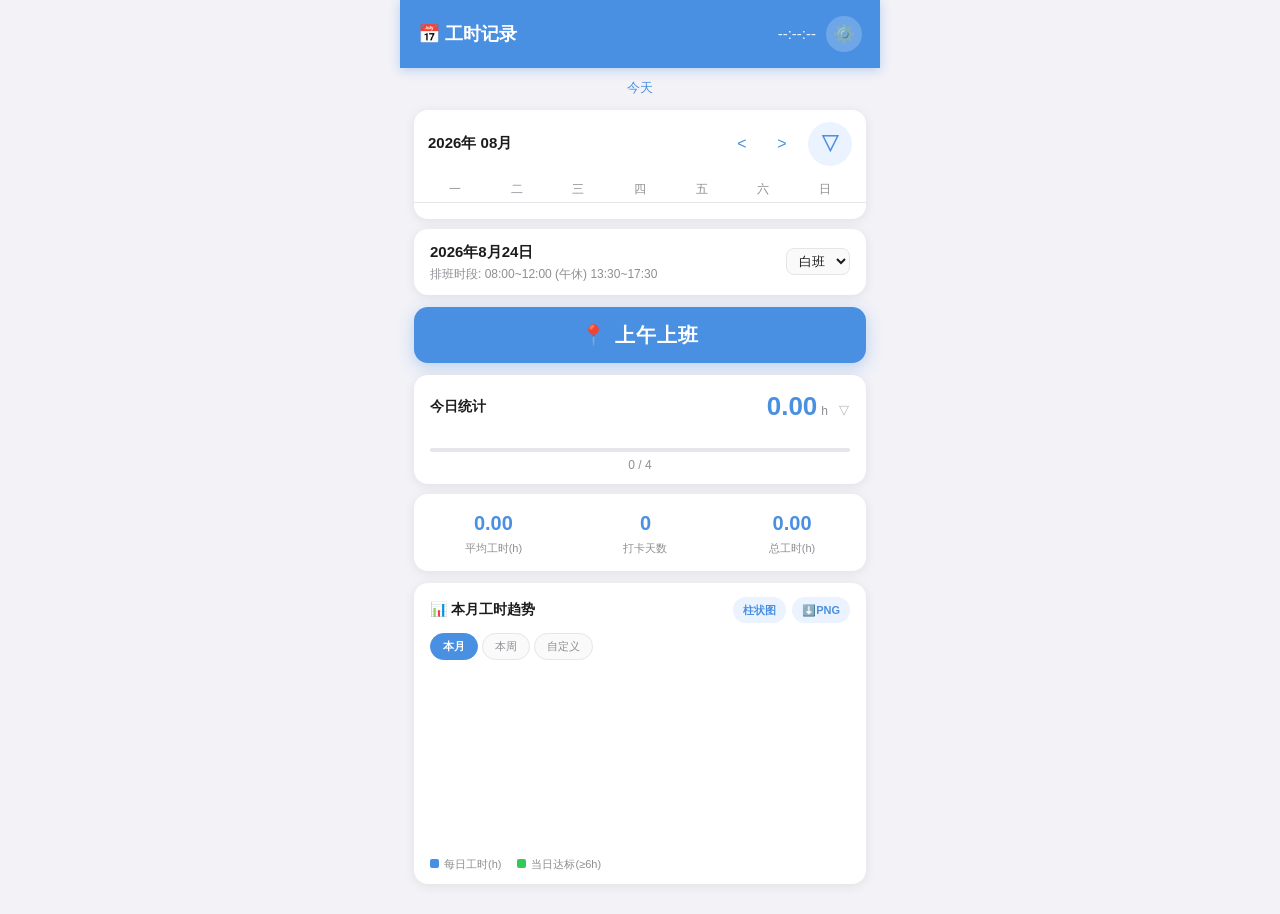
==== index.html @ f897ca63 "Add files via upload" ====
<!DOCTYPE html>
<html lang="zh-CN">
<head>
<meta charset="UTF-8">
<meta name="viewport" content="width=device-width, initial-scale=1.0, viewport-fit=cover">
<meta name="theme-color" content="#2196F3">
<meta name="apple-mobile-web-app-capable" content="yes">
<meta name="apple-mobile-web-app-status-bar-style" content="default">
<meta name="apple-mobile-web-app-title" content="工时记录">
<link rel="manifest" href="manifest.json">
<link rel="icon" type="image/png" href="icon-192.png">
<title>工时记录</title>
<link rel="stylesheet" href="style.css">
</head>
<body>
<div class="app">
    <div class="app-header">
        <h1>📅 工时记录</h1>
        <div class="header-right">
            <span id="clock">--:--:--</span>
            <button id="openSettingsBtn" title="设置">⚙️</button>
        </div>
    </div>

    <div id="todayTag">今天</div>

    <div class="calendar-card" id="calendarCard">
        <div class="cal-header">
            <div class="cal-title" id="calTitle">2026年 08月</div>
            <div class="cal-navs">
                <span id="prevMonth" title="上一月/周">&#60;</span>
                <span id="nextMonth" title="下一月/周">&#62;</span>
                <span id="collapseCal" class="collapse-btn" title="折叠/展开为周视图">▽</span>
            </div>
        </div>
        <div class="cal-weekdays">
            <span>一</span><span>二</span><span>三</span><span>四</span><span>五</span><span>六</span><span>日</span>
        </div>
        <div class="cal-grid" id="calGrid"></div>
    </div>

    <div class="sel-date-info">
        <div>
            <div id="selDateText" style="font-weight:600;font-size:15px;">2026年8月24日</div>
            <div id="shiftText" style="font-size:12px;color:#8e8e93;margin-top:2px;">排班时段: 08:00~12:00 (午休) 13:30~17:30</div>
        </div>
        <div class="shift-select-wrap">
            <select id="shiftSelect">
                <option value="day" selected>白班</option>
                <option value="night">夜班</option>
            </select>
        </div>
    </div>

    <div class="punch-section">
        <button id="punchBtn">📍 <span id="btnText">上午上班</span></button>
    </div>

    <div class="stats-card" id="todayStatsCard">
        <div class="stats-header">
            <span class="stats-title">今日统计</span>
            <div class="stats-summary">
                <span id="totalHours">0.00</span>
                <span class="stats-unit">h</span>
                <span class="expand-icon" id="expandIcon">▽</span>
            </div>
        </div>
        <div class="shift-bar" id="shiftBar"></div>
        <div class="punch-count" id="punchCount">0 / 4</div>
        <div class="stats-detail" id="todayDetail" style="display:none;">
            <div class="detail-row"><span class="detail-label">上午上班</span><span class="detail-value" id="d_s1">--:--:--</span></div>
            <div class="detail-row"><span class="detail-label">上午下班</span><span class="detail-value" id="d_e1">--:--:--</span></div>
            <div class="detail-row"><span class="detail-label">下午上班</span><span class="detail-value" id="d_s2">--:--:--</span></div>
            <div class="detail-row"><span class="detail-label">下午下班</span><span class="detail-value" id="d_e2">--:--:--</span></div>
        </div>
    </div>

    <div class="month-stats">
        <div class="month-stat-item">
            <div class="month-stat-value" id="monthAvg">0.00</div>
            <div class="month-stat-label">平均工时(h)</div>
        </div>
        <div class="month-stat-item">
            <div class="month-stat-value" id="monthDays">0</div>
            <div class="month-stat-label">打卡天数</div>
        </div>
        <div class="month-stat-item">
            <div class="month-stat-value" id="monthTotalHours">0.00</div>
            <div class="month-stat-label">总工时(h)</div>
        </div>
    </div>

    <!-- 图表可视化卡片 -->
    <div class="chart-card" id="chartCard">
        <div class="chart-header">
            <span class="chart-title" id="chartTitle">📊 本月工时趋势</span>
            <div class="chart-header-actions">
                <span class="chart-toggle" id="chartToggle" title="切换图表类型">柱状图</span>
                <span class="chart-export" id="chartExport" title="导出为 PNG 图片">⬇️PNG</span>
            </div>
        </div>
        <div class="chart-range" id="chartRange">
            <span class="chart-range-opt selected" data-val="month">本月</span>
            <span class="chart-range-opt" data-val="week">本周</span>
            <span class="chart-range-opt" data-val="custom">自定义</span>
            <span class="chart-range-label" id="chartRangeLabel"></span>
        </div>
        <div class="chart-canvas-wrap">
            <canvas id="hoursChart"></canvas>
            <div class="chart-empty" id="chartEmpty" style="display:none;">该范围暂无打卡记录<br><span>完成打卡后将自动展示趋势图</span></div>
        </div>
        <div class="chart-legend">
            <span class="chart-legend-item"><i style="background:var(--primary);"></i>每日工时(h)</span>
            <span class="chart-legend-item"><i style="background:var(--success);"></i><span id="chartLegend达标">当日达标(≥6h)</span></span>
        </div>
        <div class="chart-tooltip" id="chartTooltip"></div>
        <div class="chart-custom" id="chartCustom" style="display:none;">
            <input type="date" id="chartCustomStart">
            <span>至</span>
            <input type="date" id="chartCustomEnd">
            <button id="chartCustomApply">确定</button>
        </div>
    </div>

    <!-- 补卡弹窗 -->
    <div class="modal-mask" id="makeupModal">
        <div class="modal-content">
            <div class="modal-header"><h3>补卡申请</h3><button class="modal-close" id="cancelMakeup">×</button></div>
            <div class="makeup-form">
                <div><label>选择日期</label><input type="date" id="makeupDate"></div>
                <div><label>打卡类型</label><select id="makeupType"></select></div>
                <div><label>补卡时间</label><input type="time" id="makeupTime" step="1"></div>
                <div class="makeup-actions">
                    <button id="cancelMakeup2">取消</button>
                    <button id="confirmMakeup">确认补卡</button>
                </div>
            </div>
        </div>
    </div>

    <!-- 设置弹窗 -->
    <div class="modal-mask" id="settingsModal">
        <div class="modal-content">
            <div class="modal-header"><h3>设置</h3><button class="modal-close" id="closeSettingsBtn">×</button></div>
            <div class="settings-group">
                <div class="settings-group-title">显示与打卡偏好</div>
                <ul class="settings-list">
                    <li id="openShiftSettingsItem">⏰ 自定义班别时间段</li>
                    <li id="calDefaultItem">📅 月历默认展开<span class="settings-switch" id="calDefaultSwitch" role="switch" aria-checked="false" tabindex="0"></span></li>
                </ul>
            </div>
            <div class="settings-group">
                <div class="settings-group-title">报表与达标</div>
                <ul class="settings-list">
                    <li id="exportReportItem">📤 导出报表（CSV）</li>
                    <li id="shareReportItem">📲 分享报表</li>
                    <li id="targetSettingItem">🎯 设置每日达标线<span class="settings-val" id="settingsTargetVal">6h</span></li>
                </ul>
            </div>
            <div class="settings-group">
                <div class="settings-group-title">数据管理</div>
                <ul class="settings-list">
                    <li id="openHistoryItem">📋 查看每日打卡记录</li>
                    <li id="downloadBackupItem">💾 下载备份文件</li>
                    <li id="copyDataItem">📋 复制备份数据</li>
                    <li id="importFileItem">📂 从备份文件导入<span class="settings-val" style="background:#eaf3ff;color:var(--primary);">推荐</span></li>
                    <li id="openImportItem">📥 粘贴导入数据<span style="margin-left:auto;font-size:11px;color:#c7c7cc;">高级</span></li>
                    <li id="clearDataItem" style="color:#ff3b30;">🗑️ 清空所有数据</li>
                </ul>
            </div>
            <input type="file" id="importFileInput" accept=".json,application/json" style="display:none;">
            <div class="settings-group">
                <div class="settings-group-title">关于</div>
                <ul class="settings-list">
                    <li id="openAboutItem">ℹ️ 关于 / 更新记录</li>
                </ul>
            </div>
            <div style="text-align:center;margin-top:14px;"><button class="action-btn" id="closeSettingsBtn2" style="background:#f2f2f7;color:#8e8e93;">关闭</button></div>
        </div>
    </div>

    <!-- 历史记录弹窗 -->
    <div class="modal-mask" id="historyModal">
        <div class="modal-content">
            <div class="modal-header"><h3>每日打卡记录</h3><button class="modal-close" id="closeHistoryBtn">×</button></div>
            <div class="history-filters">
                <input type="date" id="historyStartDate">
                <input type="date" id="historyEndDate">
                <button id="historyQueryBtn">查询</button>
            </div>
            <div class="history-list" id="historyList"></div>
        </div>
    </div>

    <!-- 报表范围弹窗 -->
    <div class="modal-mask" id="reportRangeModal">
        <div class="modal-content">
            <div class="modal-header"><h3>选择报表范围</h3><button class="modal-close" id="rptRangeCancel">×</button></div>
            <div class="rpt-options">
                <div class="rpt-option selected" data-val="month">📅 本月</div>
                <div class="rpt-option" data-val="week">🗓️ 本周</div>
                <div class="rpt-option" data-val="custom">✍️ 自定义</div>
            </div>
            <div class="rpt-range-custom" id="rptRangeCustom" style="display:none;">
                <input type="date" id="rptRangeStart">
                <input type="date" id="rptRangeEnd">
            </div>
            <div class="rpt-actions">
                <button id="rptRangeCancel2" style="background:#f2f2f7;color:#8e8e93;">取消</button>
                <button id="rptRangeConfirm" style="background:var(--primary);color:#fff;">确认</button>
            </div>
        </div>
    </div>

    <!-- 复制兜底文本框弹窗 -->
    <div class="modal-mask" id="copyFallbackModal">
        <div class="modal-content">
            <div class="modal-header"><h3>请手动复制备份数据</h3><button class="modal-close" id="copyFallbackClose">×</button></div>
            <textarea id="copyFallbackText" readonly style="width:100%;height:180px;resize:vertical;padding:10px;border:1.5px solid var(--border);border-radius:10px;font-size:12px;font-family:monospace;"></textarea>
            <div class="makeup-actions">
                <button id="copyFallbackRetry">重试复制</button>
                <button id="copyFallbackClose2">关闭</button>
            </div>
        </div>
    </div>

    <!-- 自定义班别时间段弹窗 -->
    <div class="modal-mask" id="shiftSettingsModal">
        <div class="modal-content">
            <div class="modal-header"><h3>自定义班别时间段</h3><button class="modal-close" id="shiftSettingsClose">×</button></div>
            <div class="shift-settings-tip">修改后即时生效，并影响打卡时段校验与工时统计。</div>
            <div class="shift-block">
                <div class="shift-block-title">☀️ 白班（两个打卡时段）</div>
                <div class="shift-period">
                    <span class="shift-period-label">时段1</span>
                    <input type="time" id="dayStart1" value="08:00"><span class="shift-sep">至</span><input type="time" id="dayEnd1" value="12:00">
                </div>
                <div class="shift-period">
                    <span class="shift-period-label">时段2</span>
                    <input type="time" id="dayStart2" value="13:30"><span class="shift-sep">至</span><input type="time" id="dayEnd2" value="17:30">
                </div>
            </div>
            <div class="shift-block">
                <div class="shift-block-title">🌙 夜班（支持跨天，如 00:00~05:00）</div>
                <div class="shift-period">
                    <span class="shift-period-label">时段1</span>
                    <input type="time" id="nightStart1" value="19:30"><span class="shift-sep">至</span><input type="time" id="nightEnd1" value="23:59">
                </div>
                <div class="shift-period">
                    <span class="shift-period-label">时段2</span>
                    <input type="time" id="nightStart2" value="00:00"><span class="shift-sep">至</span><input type="time" id="nightEnd2" value="05:00">
                </div>
            </div>
            <div class="shift-settings-err" id="shiftSettingsErr" style="display:none;"></div>
            <div class="shift-settings-actions">
                <button id="shiftSettingsReset" class="shift-btn-reset">恢复默认</button>
                <div class="shift-settings-actions-right">
                    <button id="shiftSettingsCancel" class="shift-btn-cancel">取消</button>
                    <button id="shiftSettingsConfirm" class="shift-btn-confirm">保存</button>
                </div>
            </div>
        </div>
    </div>

    <!-- 关于 / 更新记录弹窗 -->
    <div class="modal-mask" id="aboutModal">
        <div class="modal-content">
            <div class="modal-header"><h3>关于</h3><button class="modal-close" id="closeAboutBtn">×</button></div>
            <div class="about-app">
                <div class="about-app-icon">📅</div>
                <div class="about-app-name">工时记录</div>
                <div class="about-app-version">Version <span id="aboutVersion"></span></div>
                <div class="about-app-desc">简洁高效的个人工时打卡与统计工具<br>支持白/夜排班 · 补卡 · 图表趋势 · 报表导出</div>
                <button class="about-check-btn" id="checkUpdateBtn" type="button">🔄 检查更新</button>
            </div>
            <div class="about-section-title">更新记录</div>
            <div class="changelog-list" id="changelogList"></div>
            <div style="text-align:center;margin-top:14px;"><button class="action-btn" id="closeAboutBtn2" style="background:#f2f2f7;color:#8e8e93;">关闭</button></div>
        </div>
    </div>
</div>

<!-- 模块化加载：顺序为 storage → chart → ui（ui 依赖前两者） -->
<script src="storage.js"></script>
<script src="chart.js"></script>
<script src="ui.js"></script>
<script>
if ('serviceWorker' in navigator) {
  window.addEventListener('load', function () {
    navigator.serviceWorker.register('./sw.js').then(function (reg) {
      console.log('[PWA] Service Worker registered, scope:', reg.scope);
    }).catch(function (err) {
      console.warn('[PWA] Service Worker registration failed:', err);
    });
  });
}
</script>
</body>
</html>
---- style.css ----
:root{
    --primary:#4a90e2; --primary-dark:#357abd;
    --success:#34c759; --warning:#ff9500; --danger:#ff3b30;
    --bg:#f2f2f7; --card:#fff; --text:#1c1c1e; --text-secondary:#8e8e93;
    --border:#e5e5ea; --shadow:0 2px 12px rgba(0,0,0,.08); --radius:14px;
}
/* 深色模式：跟随系统 prefers-color-scheme，零手动开关（v1.7.0 适配，v1.7.3 补全变量落地） */
@media (prefers-color-scheme: dark){
    :root{
        --primary:#4a90e2; --primary-dark:#5fa3f0;
        --success:#30d158; --warning:#ff9f0a; --danger:#ff453a;
        --bg:#1c1c1e; --card:#2c2c2e; --text:#f2f2f7; --text-secondary:#a8a8ae;
        --border:#3a3a3c; --shadow:0 2px 12px rgba(0,0,0,.35); --radius:14px;
    }
    body{background:var(--bg);color:var(--text);}
    .app{background:var(--bg);}
    /* 顶部栏在深色下保持品牌蓝，文字白 */
    .app-header{background:var(--primary);color:#fff;box-shadow:0 2px 10px rgba(0,0,0,.45);}
    /* 日历：暗色下选中/今日/完成态对比度保持 */
    .cal-date.dim{color:#636366;}
    .cal-date.today{background:rgba(74,144,226,.25);color:var(--primary);}
    .cal-date.selected{background:var(--primary);color:#fff;box-shadow:0 2px 8px rgba(74,144,226,.5);}
    .cal-date.cal-done{background:rgba(48,209,88,.18);color:var(--success);}
    .cal-date.cal-partial{background:rgba(255,159,10,.16);color:var(--warning);}
    .cal-date.has-record::after{background:var(--primary);}
    .cal-navs span:active{background:rgba(74,144,226,.25);}
    .cal-navs .collapse-btn{color:var(--primary);background:rgba(74,144,226,.18);}
    .cal-navs .collapse-btn:active{background:rgba(74,144,226,.32);}
    /* 卡片/弹窗底色 */
    .calendar-card,.sel-date-info,.stats-card,.month-stats,.chart-card,
    .settings-group .settings-list,.shift-block,.about-app,.changelog-item,
    .history-item,.modal-content{background:var(--card);}
    .modal-content{box-shadow:0 -4px 24px rgba(0,0,0,.4);}
    /* 输入框/选择器 */
    #shiftSelect,.makeup-form input,.makeup-form select,.history-filters input[type="date"],
    .rpt-range-custom input[type="date"],.chart-custom input[type="date"],
    .shift-period input[type="time"]{background:#3a3a3c;color:var(--text);border-color:var(--border);}
    /* 统计/历史 */
    .stats-header:active{background:#3a3a3c;}
    .detail-row{border-bottom-color:#3a3a3c;}
    .history-time.done{color:var(--success);}
    .history-time.pending{color:#636366;}
    /* 设置项 */
    .settings-list li:active{background:#3a3a3c;}
    .settings-switch{background:#3a3a3c;}
    .settings-switch.on{background:var(--primary);}
    .settings-val{background:rgba(74,144,226,.2);color:var(--primary);}
    /* 按钮 */
    #punchBtn{box-shadow:0 4px 16px rgba(74,144,226,.45);}
    .action-btn{box-shadow:0 2px 10px rgba(0,0,0,.3);}
    /* Toast */
    .app-toast{background:rgba(0,0,0,.85);}
    .app-toast.err{background:rgba(255,69,58,.9);}
    /* 图表空状态 */
    .chart-empty{background:repeating-linear-gradient(45deg,#2c2c2e,#2c2c2e 10px,#1c1c1e 10px,#1c1c1e 20px);color:var(--text-secondary);}
    /* 班别设置/复制兜底 */
    .shift-settings-tip{background:rgba(74,144,226,.14);}
    .shift-settings-err{background:rgba(255,69,58,.14);}
    #copyFallbackText{background:#3a3a3c;color:var(--text);border-color:var(--border);}
    /* 关于/更新记录 */
    .about-app{border-bottom-color:var(--border);}
    .changelog-items li::before{background:var(--primary);}
}
*{margin:0;padding:0;box-sizing:border-box;}
body{font-family:-apple-system,BlinkMacSystemFont,"Segoe UI",Roboto,"Helvetica Neue",Arial,sans-serif;background:var(--bg);color:var(--text);line-height:1.5;-webkit-tap-highlight-color:transparent;}
.app{max-width:480px;margin:0 auto;min-height:100vh;background:var(--bg);padding-bottom:30px;}

/* 顶部栏 */
.app-header{background:var(--primary);color:#fff;padding:16px 18px;display:flex;justify-content:space-between;align-items:center;position:sticky;top:0;z-index:100;box-shadow:0 2px 10px rgba(74,144,226,.35);}
.app-header h1{font-size:18px;font-weight:600;}
.header-right{display:flex;align-items:center;gap:10px;}
#clock{font-size:15px;font-weight:500;opacity:.9;font-variant-numeric:tabular-nums;}
#openSettingsBtn{background:rgba(255,255,255,.2);border:none;color:#fff;width:36px;height:36px;border-radius:50%;font-size:18px;cursor:pointer;display:flex;align-items:center;justify-content:center;}
#openSettingsBtn:active{background:rgba(255,255,255,.35);}

/* 今天标签 */
#todayTag{text-align:center;padding:10px 0 4px;font-size:13px;color:var(--primary);font-weight:500;cursor:pointer;}

/* 日历卡片 */
.calendar-card{background:var(--card);margin:8px 14px 0;border-radius:var(--radius);box-shadow:var(--shadow);overflow:hidden;}
.cal-header{display:flex;align-items:center;justify-content:space-between;padding:12px 14px 8px;}
.cal-title{font-size:15px;font-weight:600;}
.cal-navs{display:flex;align-items:center;gap:4px;}
.cal-navs span{width:36px;height:36px;display:flex;align-items:center;justify-content:center;border-radius:50%;cursor:pointer;font-size:16px;color:var(--primary);user-select:none;}
.cal-navs span:active{background:#eaf3ff;}
/* 折叠按钮：加大 */
.cal-navs .collapse-btn{width:44px;height:44px;font-size:20px;font-weight:bold;color:var(--primary);background:#eaf3ff;border-radius:50%;display:flex;align-items:center;justify-content:center;cursor:pointer;user-select:none;transition:all .2s;margin-left:4px;}
.cal-navs .collapse-btn:active{background:#d6e6fb;transform:scale(.94);}

.cal-weekdays{display:grid;grid-template-columns:repeat(7,1fr);text-align:center;font-size:12px;color:var(--text-secondary);padding:6px 10px 4px;border-bottom:1px solid var(--border);}
.cal-grid{display:grid;grid-template-columns:repeat(7,1fr);gap:2px;padding:6px 10px 10px;}
.cal-date{aspect-ratio:1;display:flex;align-items:center;justify-content:center;border-radius:50%;font-size:14px;cursor:pointer;position:relative;transition:all .15s;margin:1px;user-select:none;}
.cal-date:active{transform:scale(.9);}
.cal-date.dim{color:#c7c7cc;}
.cal-date.today{background:#eaf3ff;color:var(--primary);font-weight:700;}
.cal-date.selected{background:var(--primary);color:#fff;font-weight:700;box-shadow:0 2px 8px rgba(74,144,226,.4);}
.cal-date.cal-done{background:#e8f8ee;color:var(--success);font-weight:600;}
.cal-date.cal-partial{background:#fff4e0;color:var(--warning);font-weight:600;}
.cal-date.has-record::after{content:'';position:absolute;bottom:3px;width:5px;height:5px;border-radius:50%;background:var(--primary);}
.cal-date.selected.has-record::after{background:#fff;}

/* 选中日期信息 */
.sel-date-info{margin:10px 14px 0;padding:12px 16px;background:var(--card);border-radius:var(--radius);box-shadow:var(--shadow);display:flex;justify-content:space-between;align-items:center;}
.shift-select-wrap{display:flex;align-items:center;gap:6px;}
#shiftSelect{border:1.5px solid var(--border);border-radius:8px;padding:4px 8px;font-size:13px;background:#fafafa;color:var(--text);outline:none;cursor:pointer;}

/* 打卡按钮 */
.punch-section{margin:12px 14px 0;}
#punchBtn{width:100%;height:56px;border:none;border-radius:var(--radius);background:var(--primary);color:#fff;font-size:20px;font-weight:700;cursor:pointer;box-shadow:0 4px 16px rgba(74,144,226,.35);transition:all .2s;letter-spacing:1px;display:flex;align-items:center;justify-content:center;gap:8px;}
#punchBtn:active{transform:scale(.97);}
#punchBtn:disabled{opacity:.5;cursor:not-allowed;}

/* 今日统计 */
.stats-card{background:var(--card);margin:12px 14px 0;border-radius:var(--radius);box-shadow:var(--shadow);overflow:hidden;}
.stats-header{display:flex;justify-content:space-between;align-items:center;padding:12px 16px;cursor:pointer;user-select:none;}
.stats-header:active{background:#f9f9f9;}
.stats-title{font-size:14px;font-weight:600;}
.stats-summary{display:flex;align-items:baseline;gap:4px;}
#totalHours{font-size:26px;font-weight:700;color:var(--primary);font-variant-numeric:tabular-nums;}
.stats-unit{font-size:12px;color:var(--text-secondary);}
.expand-icon{font-size:12px;color:var(--text-secondary);margin-left:6px;}
.shift-bar{height:4px;background:#e5e5ea;border-radius:2px;margin:10px 16px 4px;overflow:hidden;}
.shift-bar.done{background:linear-gradient(90deg,var(--success),#2ecc71);}
.punch-count{text-align:center;font-size:12px;color:var(--text-secondary);padding-bottom:10px;}
.stats-detail{padding:0 16px 14px;border-top:1px solid var(--border);}
.detail-row{display:flex;justify-content:space-between;padding:8px 0;font-size:13px;border-bottom:1px solid #f0f0f0;}
.detail-row:last-child{border-bottom:none;}
.detail-label{color:var(--text-secondary);}
.detail-value{font-weight:600;font-variant-numeric:tabular-nums;}

/* 月度统计 */
.month-stats{display:flex;justify-content:space-around;margin:10px 14px 0;padding:14px 0;background:var(--card);border-radius:var(--radius);box-shadow:var(--shadow);}
.month-stat-item{text-align:center;}
.month-stat-value{font-size:20px;font-weight:700;color:var(--primary);font-variant-numeric:tabular-nums;}
.month-stat-label{font-size:11px;color:var(--text-secondary);margin-top:2px;}

/* 图表卡片 */
.chart-card{background:var(--card);margin:12px 14px 0;border-radius:var(--radius);box-shadow:var(--shadow);padding:14px 16px 12px;position:relative;}
.chart-header{display:flex;justify-content:space-between;align-items:center;margin-bottom:10px;}
.chart-title{font-size:14px;font-weight:600;color:var(--text);}
.chart-toggle{font-size:11px;color:var(--primary);background:#eaf3ff;border:none;padding:5px 10px;border-radius:14px;cursor:pointer;font-weight:600;user-select:none;}
.chart-toggle:active{background:#d6e6fb;}
.chart-canvas-wrap{position:relative;width:100%;height:180px;}
#hoursChart{width:100%;height:100%;display:block;touch-action:pan-y;}
.chart-empty{position:absolute;inset:0;display:flex;flex-direction:column;align-items:center;justify-content:center;text-align:center;color:var(--text-secondary);font-size:13px;line-height:1.7;background:repeating-linear-gradient(45deg,#fafafa,#fafafa 10px,#f2f2f7 10px,#f2f2f7 20px);border-radius:10px;}
.chart-empty span{font-size:11px;opacity:.75;}
.chart-legend{display:flex;gap:16px;margin-top:8px;font-size:11px;color:var(--text-secondary);}
.chart-legend-item{display:flex;align-items:center;gap:5px;}
.chart-legend-item i{width:9px;height:9px;border-radius:2px;display:inline-block;}
.chart-tooltip{position:absolute;display:none;background:rgba(28,28,30,.92);color:#fff;font-size:11px;line-height:1.5;text-align:center;padding:6px 10px;border-radius:8px;pointer-events:none;z-index:5;white-space:nowrap;transform:translateX(0);}
.chart-header-actions{display:flex;align-items:center;gap:6px;}
.chart-export{font-size:11px;color:var(--primary);background:#eaf3ff;border:none;padding:5px 10px;border-radius:14px;cursor:pointer;font-weight:600;user-select:none;}
.chart-export:active{background:#d6e6fb;}
.chart-range{display:flex;align-items:center;gap:4px;margin:2px 0 8px;flex-wrap:wrap;}
.chart-range-opt{flex:0 0 auto;padding:4px 12px;border:1px solid var(--border);border-radius:14px;font-size:11px;color:var(--text-secondary);cursor:pointer;user-select:none;background:#fafafa;}
.chart-range-opt.selected{background:var(--primary);color:#fff;border-color:var(--primary);font-weight:600;}
.chart-range-opt:active{opacity:.8;}
.chart-range-label{flex:1;font-size:10px;color:#c7c7cc;text-align:right;margin-right:2px;}
.chart-custom{display:flex;align-items:center;gap:6px;margin:0 0 10px;flex-wrap:wrap;}
.chart-custom input[type="date"]{flex:1;min-width:110px;border:1.5px solid var(--border);border-radius:8px;padding:5px 8px;font-size:12px;background:#fafafa;color:var(--text);outline:none;}
.chart-custom span{font-size:12px;color:var(--text-secondary);}
.chart-custom button{padding:6px 14px;background:var(--primary);color:#fff;border:none;border-radius:8px;font-size:12px;font-weight:600;cursor:pointer;white-space:nowrap;}
.chart-custom button:active{opacity:.85;}
.chart-target{display:flex;align-items:center;gap:8px;margin-top:10px;padding-top:10px;border-top:1px solid var(--border);font-size:12px;color:var(--text-secondary);flex-wrap:wrap;}
.chart-target label{font-weight:600;color:var(--text);font-size:12px;}
#chartTargetInput{width:64px;border:1.5px solid var(--border);border-radius:8px;padding:5px 8px;font-size:13px;font-weight:600;color:var(--primary);background:#fafafa;outline:none;text-align:center;}
#chartTargetInput:focus{border-color:var(--primary);}
.chart-target-unit{font-weight:700;color:var(--primary);}
.chart-target-hint{font-size:11px;color:#c7c7cc;flex:1 1 100%;margin-top:2px;}

/* 操作按钮 */
.action-btns{display:flex;gap:10px;margin:12px 14px 0;}
.action-btn{flex:1;padding:12px;border:none;border-radius:var(--radius);font-size:14px;font-weight:600;cursor:pointer;background:var(--primary);color:#fff;box-shadow:var(--shadow);}
.action-btn.share-btn{background:var(--success);}
.action-btn:active{transform:scale(.97);}

/* 弹窗通用 */
.modal-mask{position:fixed;inset:0;background:rgba(0,0,0,.45);display:none;align-items:flex-end;justify-content:center;z-index:200;animation:fadeIn .2s ease;}
.modal-mask.show{display:flex;}
@keyframes fadeIn{from{opacity:0;}to{opacity:1;}}
.modal-content{background:var(--card);width:100%;max-width:480px;border-radius:16px 16px 0 0;padding:20px 18px calc(20px + env(safe-area-inset-bottom));max-height:80vh;overflow-y:auto;animation:slideUp .25s ease;}
@keyframes slideUp{from{transform:translateY(100%);}to{transform:translateY(0);}}
.modal-header{display:flex;justify-content:space-between;align-items:center;margin-bottom:16px;}
.modal-header h3{font-size:17px;font-weight:600;}
.modal-close{width:32px;height:32px;border-radius:50%;background:#f2f2f7;border:none;font-size:18px;cursor:pointer;display:flex;align-items:center;justify-content:center;color:var(--text-secondary);}

/* 设置列表 */
.settings-list{list-style:none;}
.settings-list li{padding:14px 4px;border-bottom:1px solid var(--border);font-size:15px;cursor:pointer;display:flex;align-items:center;gap:10px;border-radius:8px;}
.settings-list li:active{background:#f0f0f5;}
.settings-list li:last-child{border-bottom:none;}
.settings-val{margin-left:auto;font-size:12px;font-weight:600;color:var(--primary);background:#eaf3ff;padding:2px 8px;border-radius:10px;}
/* 设置项开关（iOS 风格） */
.settings-switch{margin-left:auto;width:44px;height:26px;background:#e5e5ea;border-radius:13px;position:relative;cursor:pointer;transition:background .2s;flex:none;-webkit-tap-highlight-color:transparent;}
.settings-switch::after{content:'';position:absolute;top:2px;left:2px;width:22px;height:22px;background:#fff;border-radius:50%;box-shadow:0 1px 3px rgba(0,0,0,.2);transition:transform .2s;}
.settings-switch.on{background:var(--primary);}
.settings-switch.on::after{transform:translateX(18px);}
.settings-switch:focus{outline:none;box-shadow:0 0 0 3px rgba(74,144,226,.25);}

/* 历史记录 */
.history-filters{display:flex;gap:8px;margin-bottom:14px;align-items:center;}
.history-filters input[type="date"]{flex:1;border:1.5px solid var(--border);border-radius:8px;padding:7px 8px;font-size:13px;background:#fafafa;color:var(--text);outline:none;}
#historyQueryBtn{padding:7px 14px;background:var(--primary);color:#fff;border:none;border-radius:8px;font-size:13px;cursor:pointer;white-space:nowrap;}
.history-list{max-height:45vh;overflow-y:auto;}
.history-item{background:#f9f9fb;border-radius:10px;padding:10px 12px;margin-bottom:8px;}
.history-item-header{display:flex;justify-content:space-between;margin-bottom:6px;}
.history-date{font-weight:600;font-size:13px;}
.history-total{font-size:12px;color:var(--success);font-weight:600;}
.history-row{display:flex;align-items:center;padding:3px 0;font-size:13px;}
.history-label{width:80px;color:var(--text-secondary);}
.history-time{flex:1;font-weight:500;font-variant-numeric:tabular-nums;}
.history-time.done{color:var(--success);}
.history-time.pending{color:#c7c7cc;}
.history-del{color:var(--danger);font-size:12px;padding:2px 8px;cursor:pointer;border-radius:4px;}
.history-del:active{background:#ffeaea;}

/* 补卡表单 */
.makeup-form{display:flex;flex-direction:column;gap:14px;}
.makeup-form label{font-size:14px;font-weight:500;color:var(--text);}
.makeup-form input,.makeup-form select{margin-top:6px;width:100%;padding:10px 12px;border:1.5px solid var(--border);border-radius:10px;font-size:15px;background:#fafafa;color:var(--text);outline:none;}
.makeup-actions{display:flex;gap:10px;margin-top:6px;}
.makeup-actions button{flex:1;padding:12px;border:none;border-radius:10px;font-size:15px;font-weight:600;cursor:pointer;}
#cancelMakeup,#cancelMakeup2{background:#f2f2f7;color:var(--text-secondary);}
#confirmMakeup{background:var(--primary);color:#fff;}

/* 报表范围 */
.rpt-options{display:flex;gap:10px;margin-bottom:14px;}
.rpt-option{flex:1;text-align:center;padding:10px 0;border:1.5px solid var(--border);border-radius:10px;font-size:14px;cursor:pointer;}
.rpt-option.selected{background:var(--primary);color:#fff;border-color:var(--primary);}
.rpt-range-custom{display:flex;gap:8px;margin-bottom:14px;}
.rpt-range-custom input[type="date"]{flex:1;border:1.5px solid var(--border);border-radius:8px;padding:8px 10px;font-size:14px;background:#fafafa;}
.rpt-actions{display:flex;gap:10px;}
.rpt-actions button{flex:1;padding:12px;border:none;border-radius:10px;font-size:15px;font-weight:600;cursor:pointer;}
#rptRangeCancel,#rptRangeCancel2{background:#f2f2f7;color:var(--text-secondary);}
#rptRangeConfirm{background:var(--primary);color:#fff;}

/* Toast */
.app-toast{position:fixed;bottom:80px;left:50%;transform:translateX(-50%) translateY(20px);background:rgba(0,0,0,.78);color:#fff;padding:10px 22px;border-radius:24px;font-size:14px;opacity:0;pointer-events:none;transition:all .3s ease;z-index:999;white-space:nowrap;max-width:85vw;text-align:center;}
.app-toast.show{opacity:1;transform:translateX(-50%) translateY(0);}
.app-toast.err{background:rgba(255,59,48,.88);}

/* 复制兜底文本框 */
#copyFallbackText{font-size:11px;}

@media (max-width:360px){
    .app-header h1{font-size:16px;}
    #punchBtn{height:50px;font-size:18px;}
    #totalHours{font-size:22px;}
    .cal-date{font-size:13px;}
}

/* 关于 / 更新记录 */
.about-app{text-align:center;padding:6px 4px 14px;border-bottom:1px solid var(--border);margin-bottom:4px;}
.about-app-icon{font-size:40px;line-height:1;}
.about-app-name{font-size:18px;font-weight:700;color:var(--text);margin-top:6px;}
.about-app-version{font-size:12px;color:var(--primary);font-weight:600;margin-top:2px;}
.about-app-desc{font-size:12px;color:var(--text-secondary);line-height:1.7;margin-top:8px;}
.about-section-title{font-size:13px;font-weight:600;color:var(--text);padding:10px 2px 6px;}
.changelog-list{max-height:42vh;overflow-y:auto;padding-right:2px;}
.changelog-item{background:#f9f9fb;border-radius:10px;padding:10px 12px;margin-bottom:10px;}
.changelog-head{display:flex;align-items:center;gap:8px;margin-bottom:6px;}
.changelog-version{font-size:13px;font-weight:700;color:var(--text);}
.changelog-tag{font-size:10px;font-weight:700;padding:2px 8px;border-radius:10px;color:#fff;}
.changelog-tag.tag-new{background:var(--primary);}
.changelog-tag.tag-opt{background:var(--success);}
.changelog-tag.tag-fix{background:var(--warning);}
.changelog-tag.tag-rel{background:#8e8e93;}
.changelog-date{margin-left:auto;font-size:11px;color:#c7c7cc;}
.changelog-items{list-style:none;padding:0;margin:0;}
.changelog-items li{position:relative;padding:3px 0 3px 14px;font-size:12px;color:var(--text-secondary);line-height:1.55;}
.changelog-items li::before{content:'';position:absolute;left:2px;top:11px;width:5px;height:5px;border-radius:50%;background:var(--primary);}

/* 关于弹窗：检查更新按钮 */
.about-check-btn{display:block;width:100%;margin:12px 0 4px;padding:10px 14px;border:1.5px solid var(--border);border-radius:10px;background:#fafafa;color:var(--primary);font-size:14px;font-weight:600;cursor:pointer;transition:all .2s;}
.about-check-btn:active{background:#eaf3ff;transform:scale(.98);}
.about-check-btn:disabled{opacity:.55;cursor:not-allowed;}

/* ============ 自定义班别时间段弹窗 ============ */
.shift-settings-tip{font-size:12px;color:var(--text-secondary);line-height:1.5;margin-bottom:10px;padding:8px 10px;background:#f2f7fd;border-radius:8px;border-left:3px solid var(--primary);}
.shift-block{background:#f9f9fb;border-radius:10px;padding:10px 12px;margin-bottom:10px;}
.shift-block-title{font-size:13px;font-weight:600;color:var(--text);margin-bottom:8px;}
.shift-period{display:flex;align-items:center;gap:6px;margin-bottom:8px;flex-wrap:wrap;}
.shift-period:last-child{margin-bottom:0;}
.shift-period-label{font-size:12px;color:var(--text-secondary);width:38px;flex-shrink:0;}
.shift-period input[type="time"]{flex:1;min-width:0;border:1.5px solid var(--border);border-radius:8px;padding:7px 8px;font-size:14px;background:#fff;color:var(--text);outline:none;-webkit-appearance:var(--border);}
.shift-period input[type="time"]:focus{border-color:var(--primary);}
.shift-sep{font-size:12px;color:var(--text-secondary);flex-shrink:0;}
.shift-settings-err{font-size:12px;color:var(--danger);background:#fff2f2;border-radius:8px;padding:7px 10px;margin-bottom:10px;}
.shift-settings-actions{display:flex;align-items:center;justify-content:space-between;gap:10px;}
.shift-settings-actions-right{display:flex;gap:8px;}
.shift-settings-actions button{padding:9px 16px;border:none;border-radius:10px;font-size:14px;font-weight:600;cursor:pointer;}
.shift-btn-reset{background:#f2f2f7;color:var(--text-secondary);}
.shift-btn-cancel{background:#f2f2f7;color:var(--text-secondary);}
.shift-btn-confirm{background:var(--primary);color:#fff;box-shadow:var(--shadow);}
.shift-settings-actions button:active{transform:scale(.97);}

/* ============ 设置弹窗：分组小标题 ============ */
.settings-group{margin-bottom:10px;}
.settings-group:last-child{margin-bottom:0;}
.settings-group-title{font-size:11px;font-weight:700;color:var(--text-secondary);letter-spacing:1px;text-transform:uppercase;padding:4px 4px 6px;}
.settings-group .settings-list{background:#f9f9fb;border-radius:10px;padding:4px 6px;}
.settings-group .settings-list li{padding:12px 8px;border-bottom:1px solid var(--border);}
.settings-group .settings-list li:last-child{border-bottom:none;}
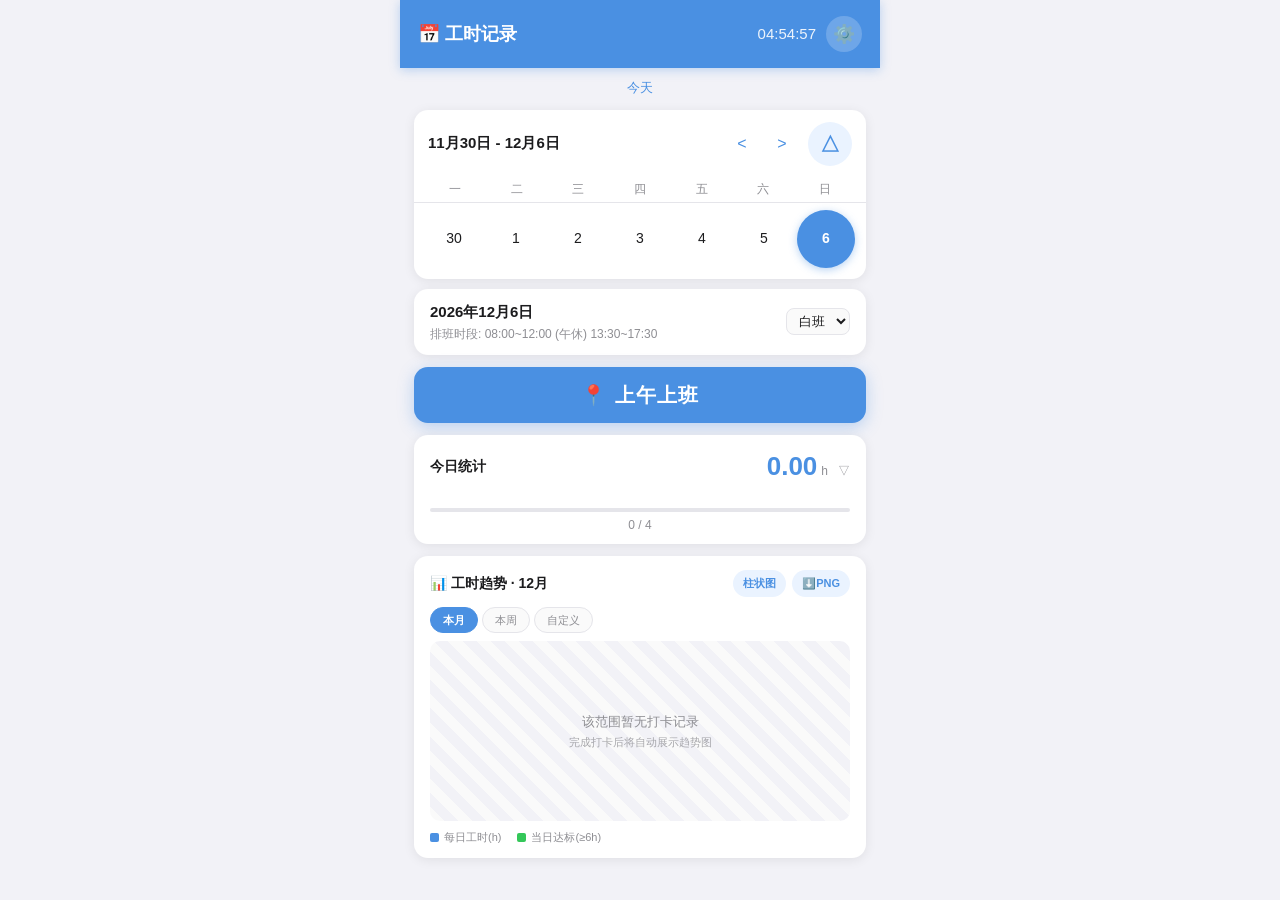
==== commit 56c8fddb: "Add files via upload" ====
--- a/index.html
+++ b/index.html
@@ -75,21 +75,6 @@
         </div>
     </div>
 
-    <div class="month-stats">
-        <div class="month-stat-item">
-            <div class="month-stat-value" id="monthAvg">0.00</div>
-            <div class="month-stat-label">平均工时(h)</div>
-        </div>
-        <div class="month-stat-item">
-            <div class="month-stat-value" id="monthDays">0</div>
-            <div class="month-stat-label">打卡天数</div>
-        </div>
-        <div class="month-stat-item">
-            <div class="month-stat-value" id="monthTotalHours">0.00</div>
-            <div class="month-stat-label">总工时(h)</div>
-        </div>
-    </div>
-
     <!-- 图表可视化卡片 -->
     <div class="chart-card" id="chartCard">
         <div class="chart-header">
@@ -114,6 +99,7 @@
             <span class="chart-legend-item"><i style="background:var(--success);"></i><span id="chartLegend达标">当日达标(≥6h)</span></span>
         </div>
         <div class="chart-tooltip" id="chartTooltip"></div>
+        <!-- 自定义范围选择（内嵌，不弹窗） -->
         <div class="chart-custom" id="chartCustom" style="display:none;">
             <input type="date" id="chartCustomStart">
             <span>至</span>
@@ -168,6 +154,7 @@
                     <li id="clearDataItem" style="color:#ff3b30;">🗑️ 清空所有数据</li>
                 </ul>
             </div>
+            <!-- 隐藏的文件选择器：用于从备份文件导入 -->
             <input type="file" id="importFileInput" accept=".json,application/json" style="display:none;">
             <div class="settings-group">
                 <div class="settings-group-title">关于</div>
@@ -183,6 +170,24 @@
     <div class="modal-mask" id="historyModal">
         <div class="modal-content">
             <div class="modal-header"><h3>每日打卡记录</h3><button class="modal-close" id="closeHistoryBtn">×</button></div>
+
+            <!-- 统计区：月 / 周 汇总（原首页「平均工时 / 打卡天数 / 总工时」迁移至此） -->
+            <div class="history-stats">
+                <div class="history-stats-col">
+                    <div class="history-stats-title">📅 本月</div>
+                    <div class="history-stats-row"><span>总工时</span><b id="histMonthTotal">0.00</b><i>h</i></div>
+                    <div class="history-stats-row"><span>打卡天数</span><b id="histMonthDays">0</b><i>天</i></div>
+                    <div class="history-stats-row"><span>月平均</span><b id="histMonthAvg">0.00</b><i>h/天</i></div>
+                </div>
+                <div class="history-stats-col">
+                    <div class="history-stats-title">🗓️ 本周</div>
+                    <div class="history-stats-tip" id="histWeekTip">点击日历某天可切换周</div>
+                    <div class="history-stats-row"><span>总工时</span><b id="histWeekTotal">0.00</b><i>h</i></div>
+                    <div class="history-stats-row"><span>打卡天数</span><b id="histWeekDays">0</b><i>天</i></div>
+                    <div class="history-stats-row"><span>周平均</span><b id="histWeekAvg">0.00</b><i>h/天</i></div>
+                </div>
+            </div>
+
             <div class="history-filters">
                 <input type="date" id="historyStartDate">
                 <input type="date" id="historyEndDate">
@@ -256,7 +261,7 @@
                 <button id="shiftSettingsReset" class="shift-btn-reset">恢复默认</button>
                 <div class="shift-settings-actions-right">
                     <button id="shiftSettingsCancel" class="shift-btn-cancel">取消</button>
-                    <button id="shiftSettingsConfirm" class="shift-btn-confirm">保存</button>
+                    <button id="shiftSettingsConfirm" class="shift-btn-confirm">确认</button>
                 </div>
             </div>
         </div>
@@ -278,12 +283,11 @@
             <div style="text-align:center;margin-top:14px;"><button class="action-btn" id="closeAboutBtn2" style="background:#f2f2f7;color:#8e8e93;">关闭</button></div>
         </div>
     </div>
+    <!-- Toast 容器：由 ensureToast 兜底创建，此处预置以加快首屏 -->
+    <div id="appToast" class="app-toast"></div>
 </div>
 
-<!-- 模块化加载：顺序为 storage → chart → ui（ui 依赖前两者） -->
-<script src="storage.js"></script>
-<script src="chart.js"></script>
-<script src="ui.js"></script>
+<script src="script.js"></script>
 <script>
 if ('serviceWorker' in navigator) {
   window.addEventListener('load', function () {
--- a/style.css
+++ b/style.css
@@ -3,63 +3,6 @@
     --success:#34c759; --warning:#ff9500; --danger:#ff3b30;
     --bg:#f2f2f7; --card:#fff; --text:#1c1c1e; --text-secondary:#8e8e93;
     --border:#e5e5ea; --shadow:0 2px 12px rgba(0,0,0,.08); --radius:14px;
-}
-/* 深色模式：跟随系统 prefers-color-scheme，零手动开关（v1.7.0 适配，v1.7.3 补全变量落地） */
-@media (prefers-color-scheme: dark){
-    :root{
-        --primary:#4a90e2; --primary-dark:#5fa3f0;
-        --success:#30d158; --warning:#ff9f0a; --danger:#ff453a;
-        --bg:#1c1c1e; --card:#2c2c2e; --text:#f2f2f7; --text-secondary:#a8a8ae;
-        --border:#3a3a3c; --shadow:0 2px 12px rgba(0,0,0,.35); --radius:14px;
-    }
-    body{background:var(--bg);color:var(--text);}
-    .app{background:var(--bg);}
-    /* 顶部栏在深色下保持品牌蓝，文字白 */
-    .app-header{background:var(--primary);color:#fff;box-shadow:0 2px 10px rgba(0,0,0,.45);}
-    /* 日历：暗色下选中/今日/完成态对比度保持 */
-    .cal-date.dim{color:#636366;}
-    .cal-date.today{background:rgba(74,144,226,.25);color:var(--primary);}
-    .cal-date.selected{background:var(--primary);color:#fff;box-shadow:0 2px 8px rgba(74,144,226,.5);}
-    .cal-date.cal-done{background:rgba(48,209,88,.18);color:var(--success);}
-    .cal-date.cal-partial{background:rgba(255,159,10,.16);color:var(--warning);}
-    .cal-date.has-record::after{background:var(--primary);}
-    .cal-navs span:active{background:rgba(74,144,226,.25);}
-    .cal-navs .collapse-btn{color:var(--primary);background:rgba(74,144,226,.18);}
-    .cal-navs .collapse-btn:active{background:rgba(74,144,226,.32);}
-    /* 卡片/弹窗底色 */
-    .calendar-card,.sel-date-info,.stats-card,.month-stats,.chart-card,
-    .settings-group .settings-list,.shift-block,.about-app,.changelog-item,
-    .history-item,.modal-content{background:var(--card);}
-    .modal-content{box-shadow:0 -4px 24px rgba(0,0,0,.4);}
-    /* 输入框/选择器 */
-    #shiftSelect,.makeup-form input,.makeup-form select,.history-filters input[type="date"],
-    .rpt-range-custom input[type="date"],.chart-custom input[type="date"],
-    .shift-period input[type="time"]{background:#3a3a3c;color:var(--text);border-color:var(--border);}
-    /* 统计/历史 */
-    .stats-header:active{background:#3a3a3c;}
-    .detail-row{border-bottom-color:#3a3a3c;}
-    .history-time.done{color:var(--success);}
-    .history-time.pending{color:#636366;}
-    /* 设置项 */
-    .settings-list li:active{background:#3a3a3c;}
-    .settings-switch{background:#3a3a3c;}
-    .settings-switch.on{background:var(--primary);}
-    .settings-val{background:rgba(74,144,226,.2);color:var(--primary);}
-    /* 按钮 */
-    #punchBtn{box-shadow:0 4px 16px rgba(74,144,226,.45);}
-    .action-btn{box-shadow:0 2px 10px rgba(0,0,0,.3);}
-    /* Toast */
-    .app-toast{background:rgba(0,0,0,.85);}
-    .app-toast.err{background:rgba(255,69,58,.9);}
-    /* 图表空状态 */
-    .chart-empty{background:repeating-linear-gradient(45deg,#2c2c2e,#2c2c2e 10px,#1c1c1e 10px,#1c1c1e 20px);color:var(--text-secondary);}
-    /* 班别设置/复制兜底 */
-    .shift-settings-tip{background:rgba(74,144,226,.14);}
-    .shift-settings-err{background:rgba(255,69,58,.14);}
-    #copyFallbackText{background:#3a3a3c;color:var(--text);border-color:var(--border);}
-    /* 关于/更新记录 */
-    .about-app{border-bottom-color:var(--border);}
-    .changelog-items li::before{background:var(--primary);}
 }
 *{margin:0;padding:0;box-sizing:border-box;}
 body{font-family:-apple-system,BlinkMacSystemFont,"Segoe UI",Roboto,"Helvetica Neue",Arial,sans-serif;background:var(--bg);color:var(--text);line-height:1.5;-webkit-tap-highlight-color:transparent;}
@@ -198,6 +141,15 @@
 .settings-switch:focus{outline:none;box-shadow:0 0 0 3px rgba(74,144,226,.25);}
 
 /* 历史记录 */
+/* 记录页顶部：本月 / 本周 统计卡片 */
+.history-stats{display:flex;gap:10px;margin-bottom:14px;}
+.history-stats-col{flex:1;background:#f9f9fb;border-radius:12px;padding:12px 10px;}
+.history-stats-title{font-size:13px;font-weight:600;margin-bottom:8px;color:var(--text);}
+.history-stats-row{display:flex;align-items:baseline;gap:3px;font-size:12px;color:var(--text-secondary);margin:5px 0;}
+.history-stats-row b{font-size:18px;font-weight:700;color:var(--primary);font-variant-numeric:tabular-nums;margin-left:auto;}
+.history-stats-row i{font-style:normal;font-size:11px;color:var(--text-secondary);}
+.history-stats-tip{font-size:11px;color:var(--text-secondary);margin-bottom:8px;line-height:1.4;}
+@media (max-width:360px){ .history-stats-col{padding:10px 6px;} .history-stats-row b{font-size:16px;} }
 .history-filters{display:flex;gap:8px;margin-bottom:14px;align-items:center;}
 .history-filters input[type="date"]{flex:1;border:1.5px solid var(--border);border-radius:8px;padding:7px 8px;font-size:13px;background:#fafafa;color:var(--text);outline:none;}
 #historyQueryBtn{padding:7px 14px;background:var(--primary);color:#fff;border:none;border-radius:8px;font-size:13px;cursor:pointer;white-space:nowrap;}
@@ -301,3 +253,58 @@
 .settings-group .settings-list{background:#f9f9fb;border-radius:10px;padding:4px 6px;}
 .settings-group .settings-list li{padding:12px 8px;border-bottom:1px solid var(--border);}
 .settings-group .settings-list li:last-child{border-bottom:none;}
+
+/* ============ 深色模式（跟随系统 prefers-color-scheme） ============ */
+@media (prefers-color-scheme: dark) {
+  :root {
+    --primary:#0a84ff; --primary-dark:#409cff;
+    --success:#30d158; --warning:#ff9f0a; --danger:#ff453a;
+    --bg:#1c1c1e; --card:#2c2c2e; --text:#f2f2f7; --text-secondary:#98989d;
+    --border:#3a3a3c; --shadow:0 2px 12px rgba(0,0,0,.5);
+  }
+  body { background:var(--bg); color:var(--text); }
+  .app-header { box-shadow:0 2px 10px rgba(0,0,0,.6); }
+  .cal-date.dim { color:#636366; }
+  .cal-date.today { background:#1a2a3a; }
+  .cal-date.cal-done { background:#1a3a2a; }
+  .cal-date.cal-partial { background:#3a2e1a; }
+  .sel-date-info { background:var(--card); }
+  #shiftSelect { background:#3a3a3c; color:var(--text); border-color:var(--border); }
+  #punchBtn { box-shadow:0 4px 16px rgba(10,132,255,.35); }
+  .stats-header:active { background:#3a3a3c; }
+  .shift-bar { background:#3a3a3c; }
+  .detail-row { border-bottom-color:#3a3a3c; }
+  .month-stats { background:var(--card); }
+  .chart-card { background:var(--card); }
+  .chart-empty { background:repeating-linear-gradient(45deg,#2c2c2e,#2c2c2e 10px,#1c1c1e 10px,#1c1c1e 20px); color:var(--text-secondary); }
+  .chart-toggle,.chart-export { background:#1a2a3a; }
+  .modal-content { background:#2c2c2e; }
+  .modal-close { background:#3a3a3c; color:var(--text-secondary); }
+  .settings-list li:active { background:#3a3a3c; }
+  .settings-list li { border-bottom-color:var(--border); }
+  .settings-group .settings-list { background:#3a3a3c; }
+  .settings-val { background:#1a2a3a; }
+  .settings-switch { background:#636366; }
+  .settings-switch.on { background:var(--primary); }
+  .history-item { background:#3a3a3c; }
+  .history-filters input[type="date"] { background:#3a3a3c; color:var(--text); border-color:var(--border); }
+  #historyQueryBtn { background:var(--primary); }
+  .makeup-form input,.makeup-form select { background:#3a3a3c; color:var(--text); border-color:var(--border); }
+  #cancelMakeup,#cancelMakeup2 { background:#3a3a3c; color:var(--text-secondary); }
+  .rpt-range-custom input[type="date"] { background:#3a3a3c; color:var(--text); border-color:var(--border); }
+  #rptRangeCancel,#rptRangeCancel2 { background:#3a3a3c; color:var(--text-secondary); }
+  .app-toast { background:rgba(120,120,128,.85); }
+  .about-app { border-bottom-color:var(--border); }
+  .changelog-item { background:#3a3a3c; }
+  .shift-settings-tip { background:#1a2a3a; }
+  .shift-block { background:#3a3a3c; }
+  .shift-period input[type="time"] { background:#2c2c2e; color:var(--text); border-color:var(--border); }
+  #copyFallbackText { background:#3a3a3c; color:var(--text); border-color:var(--border); }
+
+/* 打卡按钮随进度变色：0/4 蓝 → 1~2 橙 → 3~4 绿 → 满 4 灰(disabled) */
+#punchBtn.punch-blue    { background: var(--primary); }
+#punchBtn.punch-orange  { background: var(--warning); }
+#punchBtn.punch-green   { background: var(--success); }
+#punchBtn.punch-disabled { background: #c7c7cc; color: #fff; }
+#punchBtn.punch-disabled:active { transform: none; }
+}
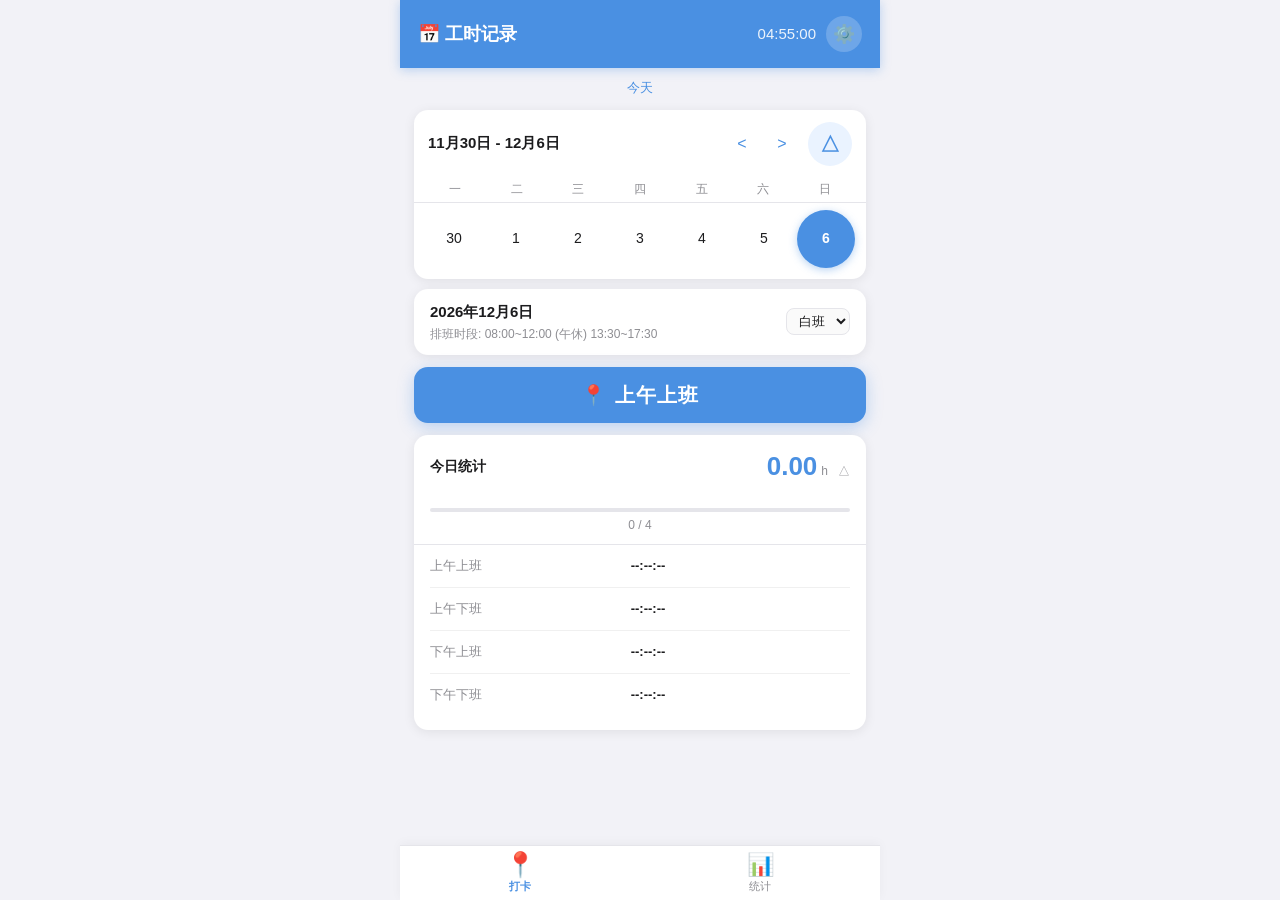
==== commit 17956fbc: "Add files via upload" ====
--- a/index.html
+++ b/index.html
@@ -24,6 +24,11 @@
 
     <div id="todayTag">今天</div>
 
+    <!-- ===== 底部 Tab 容器 ===== -->
+    <div class="tab-container">
+        <!-- Tab 1：打卡 -->
+        <div class="tab-panel active" id="tabPunch">
+
     <div class="calendar-card" id="calendarCard">
         <div class="cal-header">
             <div class="cal-title" id="calTitle">2026年 08月</div>
@@ -68,12 +73,34 @@
         <div class="shift-bar" id="shiftBar"></div>
         <div class="punch-count" id="punchCount">0 / 4</div>
         <div class="stats-detail" id="todayDetail" style="display:none;">
-            <div class="detail-row"><span class="detail-label">上午上班</span><span class="detail-value" id="d_s1">--:--:--</span></div>
-            <div class="detail-row"><span class="detail-label">上午下班</span><span class="detail-value" id="d_e1">--:--:--</span></div>
-            <div class="detail-row"><span class="detail-label">下午上班</span><span class="detail-value" id="d_s2">--:--:--</span></div>
-            <div class="detail-row"><span class="detail-label">下午下班</span><span class="detail-value" id="d_e2">--:--:--</span></div>
-        </div>
-    </div>
+            <div class="detail-row" data-key="s1"><span class="detail-label">上午上班</span><span class="detail-value" id="d_s1">--:--:--</span><button class="detail-del" title="删除该次打卡">✕</button></div>
+            <div class="detail-row" data-key="e1"><span class="detail-label">上午下班</span><span class="detail-value" id="d_e1">--:--:--</span><button class="detail-del" title="删除该次打卡">✕</button></div>
+            <div class="detail-row" data-key="s2"><span class="detail-label">下午上班</span><span class="detail-value" id="d_s2">--:--:--</span><button class="detail-del" title="删除该次打卡">✕</button></div>
+            <div class="detail-row" data-key="e2"><span class="detail-label">下午下班</span><span class="detail-value" id="d_e2">--:--:--</span><button class="detail-del" title="删除该次打卡">✕</button></div>
+        </div>
+    </div>
+
+        </div><!-- /tabPunch -->
+
+        <!-- Tab 2：统计（本月/本周 + 图表） -->
+        <div class="tab-panel" id="tabStats">
+
+            <!-- 统计概览：本月 / 本周（平均工时 / 打卡天数 / 总工时） -->
+            <div class="history-stats" style="margin:10px 14px 0;">
+                <div class="history-stats-col">
+                    <div class="history-stats-title">📅 本月</div>
+                    <div class="history-stats-row"><span>总工时</span><b id="tabMonthTotal">0.00</b><i>h</i></div>
+                    <div class="history-stats-row"><span>打卡天数</span><b id="tabMonthDays">0</b><i>天</i></div>
+                    <div class="history-stats-row"><span>月平均</span><b id="tabMonthAvg">0.00</b><i>h/天</i></div>
+                </div>
+                <div class="history-stats-col">
+                    <div class="history-stats-title">🗓️ 本周</div>
+                    <div class="history-stats-tip" id="tabWeekTip">点击日历某天可切换周</div>
+                    <div class="history-stats-row"><span>总工时</span><b id="tabWeekTotal">0.00</b><i>h</i></div>
+                    <div class="history-stats-row"><span>打卡天数</span><b id="tabWeekDays">0</b><i>天</i></div>
+                    <div class="history-stats-row"><span>周平均</span><b id="tabWeekAvg">0.00</b><i>h/天</i></div>
+                </div>
+            </div>
 
     <!-- 图表可视化卡片 -->
     <div class="chart-card" id="chartCard">
@@ -107,6 +134,24 @@
             <button id="chartCustomApply">确定</button>
         </div>
     </div>
+
+    <!-- 每日打卡记录（由「设置」迁入统计 Tab，作为常驻区块） -->
+    <div class="card-section" id="historySection">
+        <div class="card-section-header">
+            <h3>📋 工时记录</h3>
+            <button class="card-section-refresh" id="historyRefreshBtn" title="刷新">🔄</button>
+        </div>
+
+        <div class="history-filters">
+            <input type="date" id="historyStartDate">
+            <input type="date" id="historyEndDate">
+            <button id="historyQueryBtn">查询</button>
+        </div>
+        <div class="history-list" id="historyList"></div>
+    </div>
+
+        </div><!-- /tabStats -->
+    </div><!-- /tab-container -->
 
     <!-- 补卡弹窗 -->
     <div class="modal-mask" id="makeupModal">
@@ -136,17 +181,14 @@
                 </ul>
             </div>
             <div class="settings-group">
-                <div class="settings-group-title">报表与达标</div>
+                <div class="settings-group-title">达标设置</div>
                 <ul class="settings-list">
-                    <li id="exportReportItem">📤 导出报表（CSV）</li>
-                    <li id="shareReportItem">📲 分享报表</li>
                     <li id="targetSettingItem">🎯 设置每日达标线<span class="settings-val" id="settingsTargetVal">6h</span></li>
                 </ul>
             </div>
             <div class="settings-group">
                 <div class="settings-group-title">数据管理</div>
                 <ul class="settings-list">
-                    <li id="openHistoryItem">📋 查看每日打卡记录</li>
                     <li id="downloadBackupItem">💾 下载备份文件</li>
                     <li id="copyDataItem">📋 复制备份数据</li>
                     <li id="importFileItem">📂 从备份文件导入<span class="settings-val" style="background:#eaf3ff;color:var(--primary);">推荐</span></li>
@@ -166,56 +208,6 @@
         </div>
     </div>
 
-    <!-- 历史记录弹窗 -->
-    <div class="modal-mask" id="historyModal">
-        <div class="modal-content">
-            <div class="modal-header"><h3>每日打卡记录</h3><button class="modal-close" id="closeHistoryBtn">×</button></div>
-
-            <!-- 统计区：月 / 周 汇总（原首页「平均工时 / 打卡天数 / 总工时」迁移至此） -->
-            <div class="history-stats">
-                <div class="history-stats-col">
-                    <div class="history-stats-title">📅 本月</div>
-                    <div class="history-stats-row"><span>总工时</span><b id="histMonthTotal">0.00</b><i>h</i></div>
-                    <div class="history-stats-row"><span>打卡天数</span><b id="histMonthDays">0</b><i>天</i></div>
-                    <div class="history-stats-row"><span>月平均</span><b id="histMonthAvg">0.00</b><i>h/天</i></div>
-                </div>
-                <div class="history-stats-col">
-                    <div class="history-stats-title">🗓️ 本周</div>
-                    <div class="history-stats-tip" id="histWeekTip">点击日历某天可切换周</div>
-                    <div class="history-stats-row"><span>总工时</span><b id="histWeekTotal">0.00</b><i>h</i></div>
-                    <div class="history-stats-row"><span>打卡天数</span><b id="histWeekDays">0</b><i>天</i></div>
-                    <div class="history-stats-row"><span>周平均</span><b id="histWeekAvg">0.00</b><i>h/天</i></div>
-                </div>
-            </div>
-
-            <div class="history-filters">
-                <input type="date" id="historyStartDate">
-                <input type="date" id="historyEndDate">
-                <button id="historyQueryBtn">查询</button>
-            </div>
-            <div class="history-list" id="historyList"></div>
-        </div>
-    </div>
-
-    <!-- 报表范围弹窗 -->
-    <div class="modal-mask" id="reportRangeModal">
-        <div class="modal-content">
-            <div class="modal-header"><h3>选择报表范围</h3><button class="modal-close" id="rptRangeCancel">×</button></div>
-            <div class="rpt-options">
-                <div class="rpt-option selected" data-val="month">📅 本月</div>
-                <div class="rpt-option" data-val="week">🗓️ 本周</div>
-                <div class="rpt-option" data-val="custom">✍️ 自定义</div>
-            </div>
-            <div class="rpt-range-custom" id="rptRangeCustom" style="display:none;">
-                <input type="date" id="rptRangeStart">
-                <input type="date" id="rptRangeEnd">
-            </div>
-            <div class="rpt-actions">
-                <button id="rptRangeCancel2" style="background:#f2f2f7;color:#8e8e93;">取消</button>
-                <button id="rptRangeConfirm" style="background:var(--primary);color:#fff;">确认</button>
-            </div>
-        </div>
-    </div>
 
     <!-- 复制兜底文本框弹窗 -->
     <div class="modal-mask" id="copyFallbackModal">
@@ -275,7 +267,7 @@
                 <div class="about-app-icon">📅</div>
                 <div class="about-app-name">工时记录</div>
                 <div class="about-app-version">Version <span id="aboutVersion"></span></div>
-                <div class="about-app-desc">简洁高效的个人工时打卡与统计工具<br>支持白/夜排班 · 补卡 · 图表趋势 · 报表导出</div>
+                <div class="about-app-desc">简洁高效的个人工时打卡与统计工具<br>支持白/夜排班 · 补卡 · 图表趋势 · 数据备份</div>
                 <button class="about-check-btn" id="checkUpdateBtn" type="button">🔄 检查更新</button>
             </div>
             <div class="about-section-title">更新记录</div>
@@ -283,6 +275,12 @@
             <div style="text-align:center;margin-top:14px;"><button class="action-btn" id="closeAboutBtn2" style="background:#f2f2f7;color:#8e8e93;">关闭</button></div>
         </div>
     </div>
+    <!-- 底部 Tab 导航 -->
+    <div class="tabbar" id="tabbar">
+        <div class="tabbar-item active" id="tabBtnPunch" data-tab="tabPunch"><span class="tabbar-icon">📍</span><span class="tabbar-label">打卡</span></div>
+        <div class="tabbar-item" id="tabBtnStats" data-tab="tabStats"><span class="tabbar-icon">📊</span><span class="tabbar-label">统计</span></div>
+    </div>
+
     <!-- Toast 容器：由 ensureToast 兜底创建，此处预置以加快首屏 -->
     <div id="appToast" class="app-toast"></div>
 </div>
--- a/style.css
+++ b/style.css
@@ -6,7 +6,11 @@
 }
 *{margin:0;padding:0;box-sizing:border-box;}
 body{font-family:-apple-system,BlinkMacSystemFont,"Segoe UI",Roboto,"Helvetica Neue",Arial,sans-serif;background:var(--bg);color:var(--text);line-height:1.5;-webkit-tap-highlight-color:transparent;}
-.app{max-width:480px;margin:0 auto;min-height:100vh;background:var(--bg);padding-bottom:30px;}
+.app{max-width:480px;margin:0 auto;min-height:100vh;background:var(--bg);
+     /* Tab 栏现为 sticky，随内容自然排列；仅预留底部安全区，去掉原来的固定白边 */
+     padding-bottom:env(safe-area-inset-bottom);
+     /* 用 flex 列布局让 tab-container 撑满视口剩余高度，把 tabbar 压到最底部，消除大白边 */
+     display:flex;flex-direction:column;}
 
 /* 顶部栏 */
 .app-header{background:var(--primary);color:#fff;padding:16px 18px;display:flex;justify-content:space-between;align-items:center;position:sticky;top:0;z-index:100;box-shadow:0 2px 10px rgba(74,144,226,.35);}
@@ -66,10 +70,14 @@
 .shift-bar.done{background:linear-gradient(90deg,var(--success),#2ecc71);}
 .punch-count{text-align:center;font-size:12px;color:var(--text-secondary);padding-bottom:10px;}
 .stats-detail{padding:0 16px 14px;border-top:1px solid var(--border);}
-.detail-row{display:flex;justify-content:space-between;padding:8px 0;font-size:13px;border-bottom:1px solid #f0f0f0;}
+.detail-row{display:flex;justify-content:space-between;align-items:center;padding:8px 0;font-size:13px;border-bottom:1px solid #f0f0f0;}
 .detail-row:last-child{border-bottom:none;}
 .detail-label{color:var(--text-secondary);}
 .detail-value{font-weight:600;font-variant-numeric:tabular-nums;}
+/* 每条打卡记录后的删除按钮：仅该行已有打卡时才显示（.has 由 JS 控制） */
+.detail-del{visibility:hidden;width:26px;height:26px;margin-left:10px;padding:0;border:none;border-radius:50%;background:transparent;color:var(--danger);font-size:13px;line-height:1;cursor:pointer;display:flex;align-items:center;justify-content:center;transition:all .15s;flex:none;}
+.detail-del:active{background:rgba(255,59,48,.12);transform:scale(.86);}
+.detail-row.has .detail-del{visibility:visible;}
 
 /* 月度统计 */
 .month-stats{display:flex;justify-content:space-around;margin:10px 14px 0;padding:14px 0;background:var(--card);border-radius:var(--radius);box-shadow:var(--shadow);}
@@ -154,17 +162,32 @@
 .history-filters input[type="date"]{flex:1;border:1.5px solid var(--border);border-radius:8px;padding:7px 8px;font-size:13px;background:#fafafa;color:var(--text);outline:none;}
 #historyQueryBtn{padding:7px 14px;background:var(--primary);color:#fff;border:none;border-radius:8px;font-size:13px;cursor:pointer;white-space:nowrap;}
 .history-list{max-height:45vh;overflow-y:auto;}
-.history-item{background:#f9f9fb;border-radius:10px;padding:10px 12px;margin-bottom:8px;}
-.history-item-header{display:flex;justify-content:space-between;margin-bottom:6px;}
-.history-date{font-weight:600;font-size:13px;}
-.history-total{font-size:12px;color:var(--success);font-weight:600;}
+/* 每日打卡记录：卡片式（日期 + 班次标签 + 垃圾桶 | 四个时间两两并排 | 当日总工时高亮） */
+.history-item{background:var(--card);border-radius:var(--radius);box-shadow:var(--shadow);padding:12px 14px;margin-bottom:10px;}
+.history-item-header{display:flex;justify-content:space-between;align-items:center;margin-bottom:10px;}
+.history-head-left{display:flex;align-items:center;gap:8px;}
+.history-date{font-weight:700;font-size:15px;color:var(--text);}
+.history-shift-tag{font-size:11px;font-weight:600;padding:2px 10px;border-radius:10px;background:#eaf3ff;color:var(--primary);}
+.history-shift-tag.night{background:#fff0f0;color:var(--danger);}
+.history-item-body{display:flex;gap:18px;padding:4px 0;margin-bottom:10px;}
+.history-col{flex:1;display:flex;flex-direction:column;gap:4px;}
+.history-pair{display:flex;flex-direction:column;}
+/* 每行：标签左对齐、时间靠右对齐（贴合截图布局） */
 .history-row{display:flex;align-items:center;padding:3px 0;font-size:13px;}
-.history-label{width:80px;color:var(--text-secondary);}
-.history-time{flex:1;font-weight:500;font-variant-numeric:tabular-nums;}
-.history-time.done{color:var(--success);}
-.history-time.pending{color:#c7c7cc;}
-.history-del{color:var(--danger);font-size:12px;padding:2px 8px;cursor:pointer;border-radius:4px;}
-.history-del:active{background:#ffeaea;}
+.history-label{color:var(--text-secondary);font-size:12px;flex:1;}
+.history-time{font-weight:600;font-variant-numeric:tabular-nums;font-size:13px;color:var(--primary);text-align:right;white-space:nowrap;}
+.history-time.done{color:var(--primary);}
+.history-time.pending{color:#c7c7cc;font-weight:400;}
+.history-item-footer{display:flex;justify-content:space-between;align-items:baseline;padding-top:8px;border-top:1px solid var(--border);}
+.history-footer-label{font-size:12px;color:var(--text-secondary);}
+.history-footer-hours{font-size:12px;color:var(--text-secondary);}
+.history-footer-hours b{font-size:18px;font-weight:700;color:var(--primary);font-variant-numeric:tabular-nums;margin-right:2px;}
+@media (max-width:360px){
+    .history-item-body{gap:10px;}
+    .history-label{font-size:11px;}
+    .history-time{font-size:12px;}
+    .history-footer-hours b{font-size:16px;}
+}
 
 /* 补卡表单 */
 .makeup-form{display:flex;flex-direction:column;gap:14px;}
@@ -174,17 +197,6 @@
 .makeup-actions button{flex:1;padding:12px;border:none;border-radius:10px;font-size:15px;font-weight:600;cursor:pointer;}
 #cancelMakeup,#cancelMakeup2{background:#f2f2f7;color:var(--text-secondary);}
 #confirmMakeup{background:var(--primary);color:#fff;}
-
-/* 报表范围 */
-.rpt-options{display:flex;gap:10px;margin-bottom:14px;}
-.rpt-option{flex:1;text-align:center;padding:10px 0;border:1.5px solid var(--border);border-radius:10px;font-size:14px;cursor:pointer;}
-.rpt-option.selected{background:var(--primary);color:#fff;border-color:var(--primary);}
-.rpt-range-custom{display:flex;gap:8px;margin-bottom:14px;}
-.rpt-range-custom input[type="date"]{flex:1;border:1.5px solid var(--border);border-radius:8px;padding:8px 10px;font-size:14px;background:#fafafa;}
-.rpt-actions{display:flex;gap:10px;}
-.rpt-actions button{flex:1;padding:12px;border:none;border-radius:10px;font-size:15px;font-weight:600;cursor:pointer;}
-#rptRangeCancel,#rptRangeCancel2{background:#f2f2f7;color:var(--text-secondary);}
-#rptRangeConfirm{background:var(--primary);color:#fff;}
 
 /* Toast */
 .app-toast{position:fixed;bottom:80px;left:50%;transform:translateX(-50%) translateY(20px);background:rgba(0,0,0,.78);color:#fff;padding:10px 22px;border-radius:24px;font-size:14px;opacity:0;pointer-events:none;transition:all .3s ease;z-index:999;white-space:nowrap;max-width:85vw;text-align:center;}
@@ -291,8 +303,6 @@
   #historyQueryBtn { background:var(--primary); }
   .makeup-form input,.makeup-form select { background:#3a3a3c; color:var(--text); border-color:var(--border); }
   #cancelMakeup,#cancelMakeup2 { background:#3a3a3c; color:var(--text-secondary); }
-  .rpt-range-custom input[type="date"] { background:#3a3a3c; color:var(--text); border-color:var(--border); }
-  #rptRangeCancel,#rptRangeCancel2 { background:#3a3a3c; color:var(--text-secondary); }
   .app-toast { background:rgba(120,120,128,.85); }
   .about-app { border-bottom-color:var(--border); }
   .changelog-item { background:#3a3a3c; }
@@ -308,3 +318,38 @@
 #punchBtn.punch-disabled { background: #c7c7cc; color: #fff; }
 #punchBtn.punch-disabled:active { transform: none; }
 }
+
+/* ===== 底部 Tab 页 ===== */
+.tab-container { position: relative; flex: 1; }
+.tab-panel { display: none; animation: tabFade .25s ease; }
+.tab-panel.active { display: block; }
+@keyframes tabFade { from { opacity: 0; transform: translateY(6px); } to { opacity: 1; transform: none; } }
+
+.tabbar { position: sticky; bottom: 0; display: flex; background: var(--card);
+    border-top: 1px solid var(--border); box-shadow: 0 -2px 10px rgba(0,0,0,.04);
+    padding-bottom: env(safe-area-inset-bottom); z-index: 90; }
+.tabbar-item { flex: 1; display: flex; flex-direction: column; align-items: center;
+    justify-content: center; gap: 2px; padding: 8px 0 6px; cursor: pointer;
+    color: var(--text-secondary); font-size: 11px; user-select: none; transition: color .2s; }
+.tabbar-item .tabbar-icon { font-size: 22px; line-height: 1; transition: transform .2s; }
+.tabbar-item.active { color: var(--primary); font-weight: 600; }
+.tabbar-item.active .tabbar-icon { transform: scale(1.12); }
+
+/* 统计概览卡片（首页 Tab2 与记录页共用） */
+.history-stats { display: flex; gap: 10px; }
+.history-stats-col { flex: 1; background: var(--card); border-radius: var(--radius);
+    box-shadow: var(--shadow); padding: 12px 14px; }
+.history-stats-title { font-size: 13px; font-weight: 600; margin-bottom: 8px; }
+.history-stats-row { display: flex; align-items: baseline; gap: 4px;
+    font-size: 12px; color: var(--text-secondary); padding: 3px 0; }
+.history-stats-row b { margin-left: auto; font-size: 16px; font-weight: 700;
+    color: var(--primary); font-variant-numeric: tabular-nums; }
+.history-stats-row i { font-style: normal; font-size: 11px; color: var(--text-secondary); }
+.history-stats-tip { font-size: 10px; color: #c7c7cc; margin-bottom: 6px; line-height: 1.4; }
+
+/* ===== 每日打卡记录（由「设置」迁入统计 Tab） ===== */
+.card-section{background:var(--card);margin:12px 14px 0;border-radius:var(--radius);box-shadow:var(--shadow);padding:14px 16px 12px;}
+.card-section-header{display:flex;justify-content:space-between;align-items:center;margin-bottom:12px;}
+.card-section-header h3{font-size:15px;font-weight:600;}
+.card-section-refresh{background:#eaf3ff;border:none;width:32px;height:32px;border-radius:50%;font-size:15px;cursor:pointer;display:flex;align-items:center;justify-content:center;transition:transform .2s;}
+.card-section-refresh:active{transform:rotate(180deg) scale(.94);}
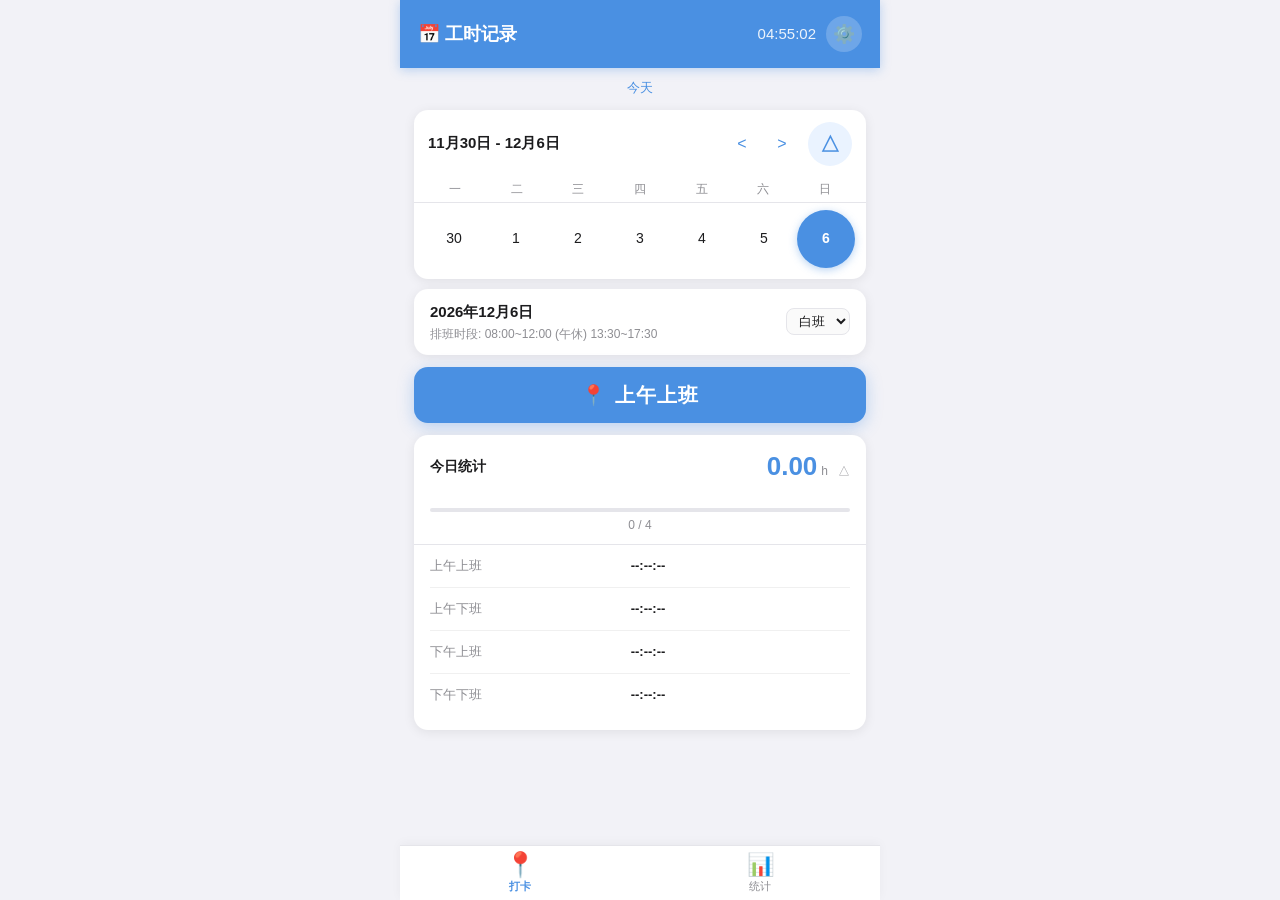
==== commit 5ecd205a: "Add files via upload" ====
--- a/index.html
+++ b/index.html
@@ -126,6 +126,8 @@
             <span class="chart-legend-item"><i style="background:var(--success);"></i><span id="chartLegend达标">当日达标(≥6h)</span></span>
         </div>
         <div class="chart-tooltip" id="chartTooltip"></div>
+        <!-- 图表摘要（周报/月报：累计工时 + 环比 + 进度） -->
+        <div class="chart-summary" id="chartSummary"></div>
         <!-- 自定义范围选择（内嵌，不弹窗） -->
         <div class="chart-custom" id="chartCustom" style="display:none;">
             <input type="date" id="chartCustomStart">
--- a/style.css
+++ b/style.css
@@ -108,6 +108,18 @@
 .chart-range-opt:active{opacity:.8;}
 .chart-range-label{flex:1;font-size:10px;color:#c7c7cc;text-align:right;margin-right:2px;}
 .chart-custom{display:flex;align-items:center;gap:6px;margin:0 0 10px;flex-wrap:wrap;}
+/* ===== 图表摘要（周报/月报：累计工时 + 环比 + 进度） ===== */
+.chart-summary{display:flex;flex-wrap:wrap;gap:6px 14px;margin-top:10px;padding-top:10px;border-top:1px dashed var(--border);font-size:12px;color:var(--text-secondary);line-height:1.6;}
+.chart-summary .cs-item{display:inline-flex;align-items:baseline;gap:4px;white-space:nowrap;}
+.chart-summary .cs-label{opacity:.8;}
+.chart-summary .cs-val{color:var(--text);font-weight:600;font-variant-numeric:tabular-nums;}
+.chart-summary .cs-total .cs-val{color:var(--primary);font-size:13px;}
+.chart-summary .cs-trend-up{color:var(--success);}
+.chart-summary .cs-trend-down{color:var(--warning);}
+.chart-summary .cs-progress{width:100%;margin-top:2px;}
+.chart-summary .cs-bar{height:5px;border-radius:3px;background:#eef0f3;overflow:hidden;}
+.chart-summary .cs-bar>i{display:block;height:100%;border-radius:3px;background:linear-gradient(90deg,var(--primary),var(--success));}
+.chart-summary:empty{display:none;}
 .chart-custom input[type="date"]{flex:1;min-width:110px;border:1.5px solid var(--border);border-radius:8px;padding:5px 8px;font-size:12px;background:#fafafa;color:var(--text);outline:none;}
 .chart-custom span{font-size:12px;color:var(--text-secondary);}
 .chart-custom button{padding:6px 14px;background:var(--primary);color:#fff;border:none;border-radius:8px;font-size:12px;font-weight:600;cursor:pointer;white-space:nowrap;}
@@ -310,6 +322,8 @@
   .shift-block { background:#3a3a3c; }
   .shift-period input[type="time"] { background:#2c2c2e; color:var(--text); border-color:var(--border); }
   #copyFallbackText { background:#3a3a3c; color:var(--text); border-color:var(--border); }
+  .chart-summary { border-top-color:var(--border); }
+  .chart-summary .cs-bar { background:#3a3a3c; }
 
 /* 打卡按钮随进度变色：0/4 蓝 → 1~2 橙 → 3~4 绿 → 满 4 灰(disabled) */
 #punchBtn.punch-blue    { background: var(--primary); }
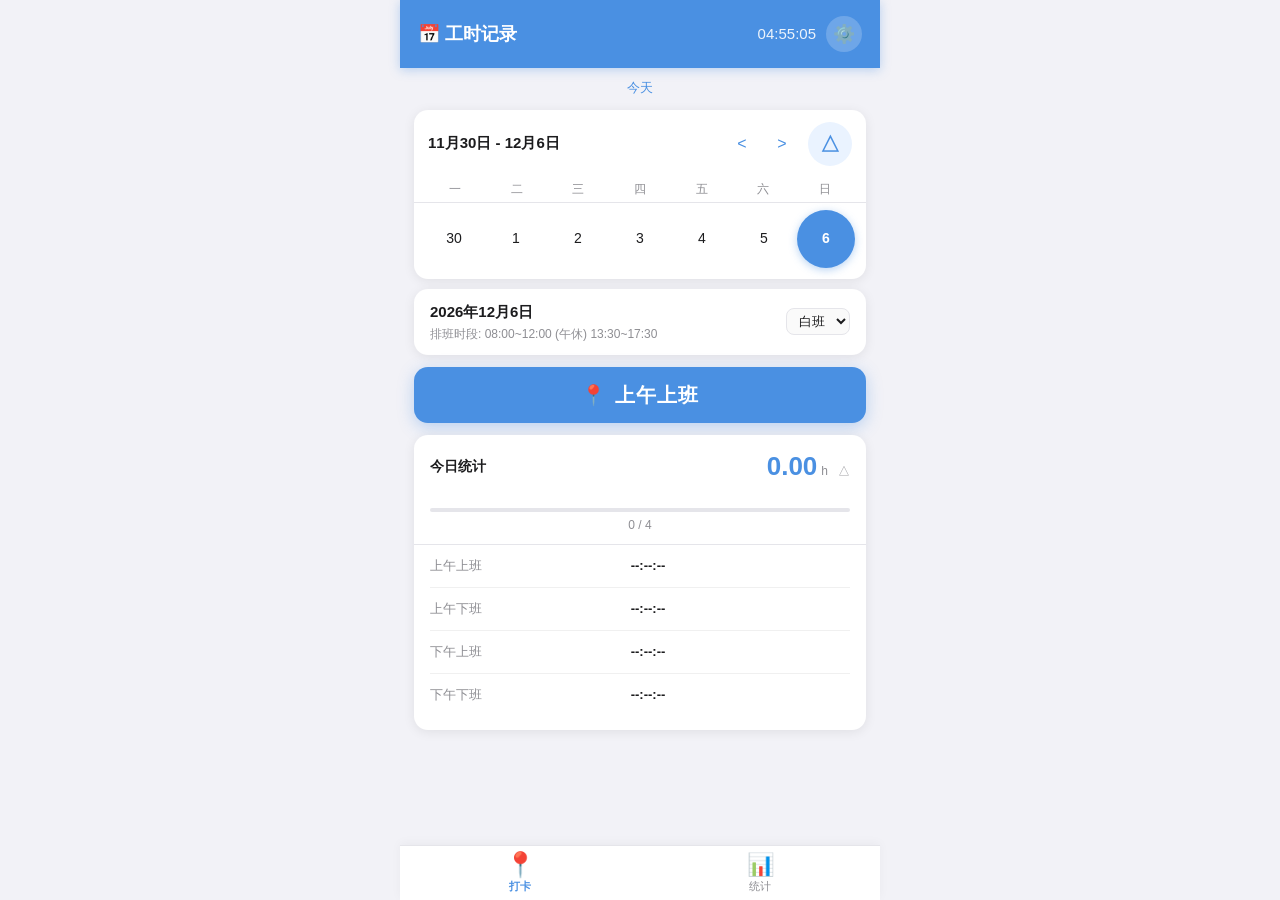
==== commit 3ec19a6e: "Add files via upload" ====
--- a/index.html
+++ b/index.html
@@ -190,6 +190,14 @@
             </div>
             <div class="settings-group">
                 <div class="settings-group-title">数据管理</div>
+                <div class="data-status">
+                    <div class="ds-row" id="backupStatus">暂无打卡记录</div>
+                    <div class="ds-row ds-mute" id="storageMode">数据存储：本地数据库</div>
+                    <div class="ds-row ds-mute" id="fileSyncTip" style="display:none;"></div>
+                </div>
+                <ul class="settings-list">
+                    <li id="fileSyncItem" style="display:none;">🔗 本地文件自动同步<span class="settings-val" id="fileSyncVal">未开启</span></li>
+                </ul>
                 <ul class="settings-list">
                     <li id="downloadBackupItem">💾 下载备份文件</li>
                     <li id="copyDataItem">📋 复制备份数据</li>
--- a/style.css
+++ b/style.css
@@ -367,3 +367,11 @@
 .card-section-header h3{font-size:15px;font-weight:600;}
 .card-section-refresh{background:#eaf3ff;border:none;width:32px;height:32px;border-radius:50%;font-size:15px;cursor:pointer;display:flex;align-items:center;justify-content:center;transition:transform .2s;}
 .card-section-refresh:active{transform:rotate(180deg) scale(.94);}
+
+/* ===== 数据管理状态区（备份状态 / 存储方式） ===== */
+.data-status{background:#f7f8fa;border:1px solid var(--border);border-radius:10px;padding:9px 12px;margin:0 6px 8px;}
+.data-status .ds-row{font-size:12px;line-height:1.7;color:#48484a;}
+.data-status .ds-row.warn{color:#b25000;font-weight:600;}
+.data-status .ds-mute{color:var(--text-secondary);font-size:11px;}
+/* 设置项右侧状态胶囊（错误态标红） */
+.settings-val.ds-err{background:#ffeceb;color:var(--danger);}
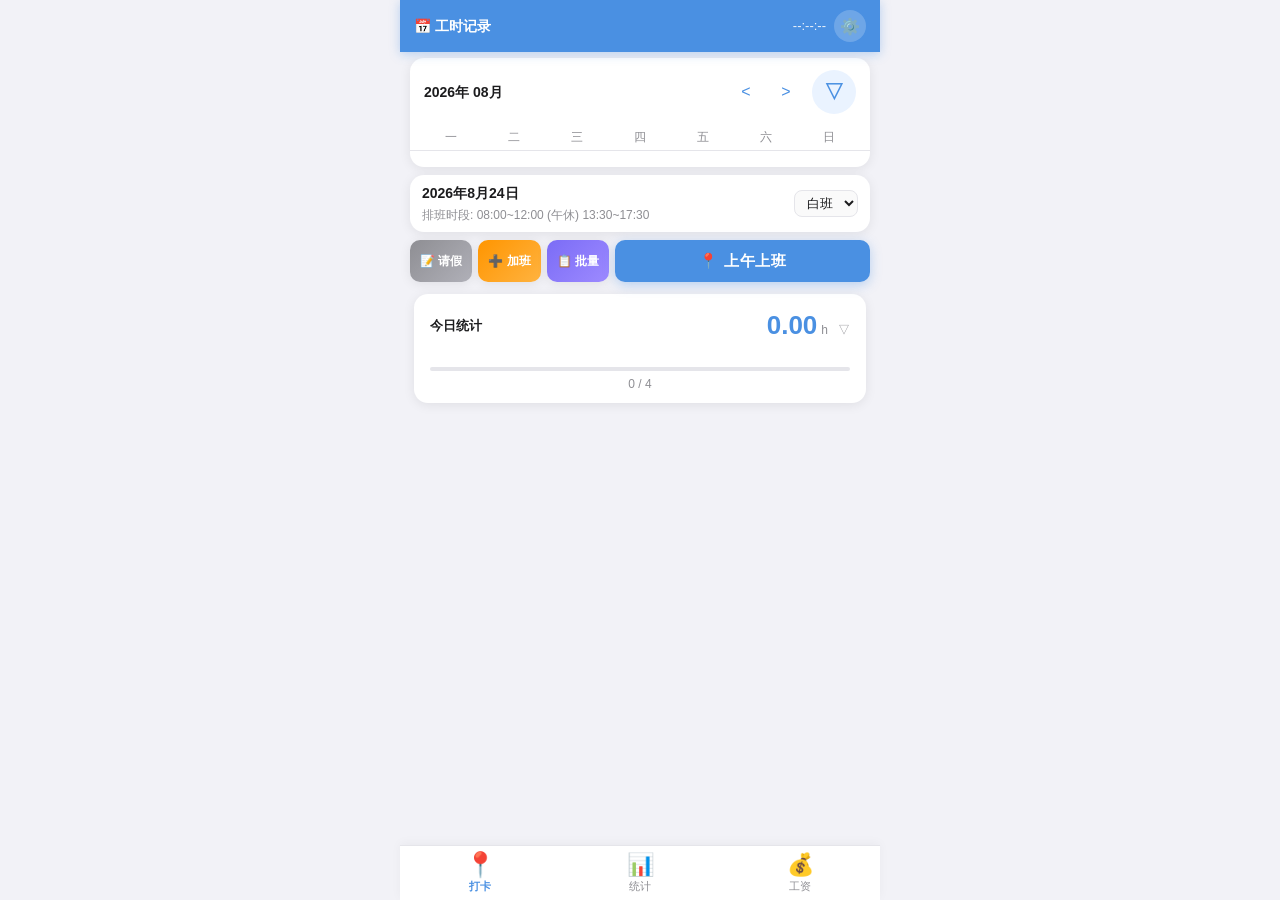
==== commit 4bfe49ae: "Add files via upload" ====
--- a/index.html
+++ b/index.html
@@ -11,6 +11,7 @@
 <link rel="icon" type="image/png" href="icon-192.png">
 <title>工时记录</title>
 <link rel="stylesheet" href="style.css">
+<link rel="stylesheet" href="schedule.css">
 </head>
 <body>
 <div class="app">
@@ -18,11 +19,9 @@
         <h1>📅 工时记录</h1>
         <div class="header-right">
             <span id="clock">--:--:--</span>
-            <button id="openSettingsBtn" title="设置">⚙️</button>
-        </div>
-    </div>
-
-    <div id="todayTag">今天</div>
+            <button id="openSettingsBtn" title="设置" aria-label="设置">⚙️</button>
+        </div>
+    </div>
 
     <!-- ===== 底部 Tab 容器 ===== -->
     <div class="tab-container">
@@ -33,9 +32,9 @@
         <div class="cal-header">
             <div class="cal-title" id="calTitle">2026年 08月</div>
             <div class="cal-navs">
-                <span id="prevMonth" title="上一月/周">&#60;</span>
-                <span id="nextMonth" title="下一月/周">&#62;</span>
-                <span id="collapseCal" class="collapse-btn" title="折叠/展开为周视图">▽</span>
+                <span id="prevMonth" title="上一月/周" role="button" aria-label="上一月或上一周">&#60;</span>
+                <span id="nextMonth" title="下一月/周" role="button" aria-label="下一月或下一周">&#62;</span>
+                <span id="collapseCal" class="collapse-btn" title="折叠/展开为周视图" role="button" aria-label="切换月视图或周视图">▽</span>
             </div>
         </div>
         <div class="cal-weekdays">
@@ -46,20 +45,44 @@
 
     <div class="sel-date-info">
         <div>
-            <div id="selDateText" style="font-weight:600;font-size:15px;">2026年8月24日</div>
+            <div id="selDateText" style="font-weight:600;font-size:14px;">2026年8月24日</div>
             <div id="shiftText" style="font-size:12px;color:#8e8e93;margin-top:2px;">排班时段: 08:00~12:00 (午休) 13:30~17:30</div>
         </div>
         <div class="shift-select-wrap">
-            <select id="shiftSelect">
-                <option value="day" selected>白班</option>
-                <option value="night">夜班</option>
+            <div id="shiftSelectCapsule" class="shift-select-capsule">
+                <select id="shiftSelect" aria-label="选择班别">
+                    <option value="day" selected>白班</option>
+                    <option value="night">夜班</option>
+                </select>
+            </div>
+        </div>
+    </div>
+
+    <div class="punch-actions">
+        <button id="openLeaveBtn" type="button" class="punch-aux-btn punch-leave-btn" title="请假 / 调休登记">📝 请假</button>
+        <button id="openOvertimeBtn" type="button" class="punch-aux-btn punch-ot-btn" title="加班登记">➕ 加班</button>
+        <button id="batchOtBtn" type="button" class="punch-aux-btn punch-batch-btn" title="批量加班登记">📋 批量</button>
+        <button id="punchBtn" class="punch-main-btn">📍 <span id="btnText">上午上班</span></button>
+    </div>
+    <!-- 批量加班操作栏（默认隐藏） -->
+    <div class="batch-ot-bar" id="batchOtBar" style="display:none;">
+        <div class="batch-ot-info"><span id="batchOtCount">0</span> 天已选</div>
+        <div class="batch-ot-controls">
+            <select id="batchOtType" class="batch-ot-select">
+                <option value="normal">G1 平时(1.5×)</option>
+                <option value="weekend">G2 周休(2×)</option>
+                <option value="holiday">G3 节假日(3×)</option>
             </select>
-        </div>
-    </div>
-
-    <div class="punch-section">
-        <button id="punchBtn">📍 <span id="btnText">上午上班</span></button>
-    </div>
+            <input type="number" id="batchOtHours" class="batch-ot-hours" min="0.5" step="0.5" value="2" placeholder="时长">
+            <span class="batch-ot-unit">h/天</span>
+        </div>
+        <div class="batch-ot-actions">
+            <button id="batchOtCancel" class="batch-ot-cancel">取消</button>
+            <button id="batchOtConfirm" class="batch-ot-confirm">确认登记</button>
+        </div>
+    </div>
+
+    <div class="schedule-banner" id="scheduleBanner" style="display:none;"></div>
 
     <div class="stats-card" id="todayStatsCard">
         <div class="stats-header">
@@ -72,12 +95,7 @@
         </div>
         <div class="shift-bar" id="shiftBar"></div>
         <div class="punch-count" id="punchCount">0 / 4</div>
-        <div class="stats-detail" id="todayDetail" style="display:none;">
-            <div class="detail-row" data-key="s1"><span class="detail-label">上午上班</span><span class="detail-value" id="d_s1">--:--:--</span><button class="detail-del" title="删除该次打卡">✕</button></div>
-            <div class="detail-row" data-key="e1"><span class="detail-label">上午下班</span><span class="detail-value" id="d_e1">--:--:--</span><button class="detail-del" title="删除该次打卡">✕</button></div>
-            <div class="detail-row" data-key="s2"><span class="detail-label">下午上班</span><span class="detail-value" id="d_s2">--:--:--</span><button class="detail-del" title="删除该次打卡">✕</button></div>
-            <div class="detail-row" data-key="e2"><span class="detail-label">下午下班</span><span class="detail-value" id="d_e2">--:--:--</span><button class="detail-del" title="删除该次打卡">✕</button></div>
-        </div>
+        <div class="stats-detail" id="todayDetail" style="display:none;"></div>
     </div>
 
         </div><!-- /tabPunch -->
@@ -85,20 +103,29 @@
         <!-- Tab 2：统计（本月/本周 + 图表） -->
         <div class="tab-panel" id="tabStats">
 
-            <!-- 统计概览：本月 / 本周（平均工时 / 打卡天数 / 总工时） -->
+            <!-- 月份切换（< 2026年9月 >） -->
+            <div class="month-switcher" id="statsMonthSwitcher">
+                <span class="ms-arrow" id="statsPrevMonth" title="上一月" role="button" aria-label="上一月">&#60;</span>
+                <span class="ms-title" id="statsMonthTitle">2026年 9月</span>
+                <span class="ms-arrow" id="statsNextMonth" title="下一月" role="button" aria-label="下一月">&#62;</span>
+            </div>
+
+            <!-- 统计概览：本月 / 本周（含加班时数） -->
             <div class="history-stats" style="margin:10px 14px 0;">
                 <div class="history-stats-col">
                     <div class="history-stats-title">📅 本月</div>
                     <div class="history-stats-row"><span>总工时</span><b id="tabMonthTotal">0.00</b><i>h</i></div>
                     <div class="history-stats-row"><span>打卡天数</span><b id="tabMonthDays">0</b><i>天</i></div>
                     <div class="history-stats-row"><span>月平均</span><b id="tabMonthAvg">0.00</b><i>h/天</i></div>
+                    <div class="history-stats-row history-stats-ot"><span>加班</span><b id="tabMonthOT">0.0</b><i>h</i></div>
                 </div>
                 <div class="history-stats-col">
                     <div class="history-stats-title">🗓️ 本周</div>
-                    <div class="history-stats-tip" id="tabWeekTip">点击日历某天可切换周</div>
+                    <div class="history-stats-tip" id="tabWeekTip">本周统计</div>
                     <div class="history-stats-row"><span>总工时</span><b id="tabWeekTotal">0.00</b><i>h</i></div>
                     <div class="history-stats-row"><span>打卡天数</span><b id="tabWeekDays">0</b><i>天</i></div>
                     <div class="history-stats-row"><span>周平均</span><b id="tabWeekAvg">0.00</b><i>h/天</i></div>
+                    <div class="history-stats-row history-stats-ot"><span>加班</span><b id="tabWeekOT">0.0</b><i>h</i></div>
                 </div>
             </div>
 
@@ -106,10 +133,6 @@
     <div class="chart-card" id="chartCard">
         <div class="chart-header">
             <span class="chart-title" id="chartTitle">📊 本月工时趋势</span>
-            <div class="chart-header-actions">
-                <span class="chart-toggle" id="chartToggle" title="切换图表类型">柱状图</span>
-                <span class="chart-export" id="chartExport" title="导出为 PNG 图片">⬇️PNG</span>
-            </div>
         </div>
         <div class="chart-range" id="chartRange">
             <span class="chart-range-opt selected" data-val="month">本月</span>
@@ -122,43 +145,155 @@
             <div class="chart-empty" id="chartEmpty" style="display:none;">该范围暂无打卡记录<br><span>完成打卡后将自动展示趋势图</span></div>
         </div>
         <div class="chart-legend">
-            <span class="chart-legend-item"><i style="background:var(--primary);"></i>每日工时(h)</span>
-            <span class="chart-legend-item"><i style="background:var(--success);"></i><span id="chartLegend达标">当日达标(≥6h)</span></span>
+            <span class="chart-legend-item"><i class="legend-bar"></i>每日工时(h)</span>
+            <span class="chart-legend-item"><i class="legend-line"></i>趋势线</span>
+            <span class="chart-legend-item"><i class="legend-target"></i>目标线(≥6h)</span>
         </div>
         <div class="chart-tooltip" id="chartTooltip"></div>
         <!-- 图表摘要（周报/月报：累计工时 + 环比 + 进度） -->
         <div class="chart-summary" id="chartSummary"></div>
         <!-- 自定义范围选择（内嵌，不弹窗） -->
         <div class="chart-custom" id="chartCustom" style="display:none;">
-            <input type="date" id="chartCustomStart">
+            <input type="date" id="chartCustomStart" aria-label="自定义起始日期">
             <span>至</span>
-            <input type="date" id="chartCustomEnd">
+            <input type="date" id="chartCustomEnd" aria-label="自定义结束日期">
             <button id="chartCustomApply">确定</button>
         </div>
     </div>
 
-    <!-- 每日打卡记录（由「设置」迁入统计 Tab，作为常驻区块） -->
+    <!-- 每日打卡记录（默认折叠，点标题展开） -->
     <div class="card-section" id="historySection">
-        <div class="card-section-header">
+        <div class="card-section-header cs-header" id="historyHeader" role="button" aria-expanded="false">
             <h3>📋 工时记录</h3>
-            <button class="card-section-refresh" id="historyRefreshBtn" title="刷新">🔄</button>
-        </div>
-
+            <span class="cs-arrow" id="historyArrow">▸</span>
+        </div>
+        <div class="cs-body" id="historyBody" style="display:none;">
         <div class="history-filters">
-            <input type="date" id="historyStartDate">
-            <input type="date" id="historyEndDate">
+            <input type="date" id="historyStartDate" aria-label="查询起始日期">
+            <input type="date" id="historyEndDate" aria-label="查询结束日期">
             <button id="historyQueryBtn">查询</button>
         </div>
         <div class="history-list" id="historyList"></div>
+        </div><!-- /cs-body -->
+    </div>
+
+    <!-- 加班记录区块（默认折叠，点标题展开；标题括号显示区间加班时数） -->
+    <div class="card-section" id="overtimeSection">
+        <div class="card-section-header cs-header" id="otHeader" role="button" aria-expanded="false">
+            <h3>⏱️ 加班记录<span class="cs-hour" id="otSectionHour">(0.00 h)</span></h3>
+            <span class="cs-arrow" id="otArrow">▸</span>
+        </div>
+        <div class="cs-body" id="otBody" style="display:none;">
+            <!-- 本月加班总时数卡片（G1/G2/G3）：置于加班记录顶部，展开后可见；随顶部月份切换自动变化 -->
+            <div class="ot-summary-card" id="otSummaryCard">
+                <div class="ot-summary-header">
+                    <span class="ot-summary-title" id="otSummaryTitle">⏱️ 本月加班总时数</span>
+                    <b class="ot-summary-total" id="otSummaryTotal">0H</b>
+                </div>
+                <div class="ot-summary-row">
+                    <div class="ot-g" style="--c:#4a90e2;"><span class="ot-g-dot"></span><span class="ot-g-name">G1</span><b id="otG1">0H</b></div>
+                    <div class="ot-g" style="--c:#ff9500;"><span class="ot-g-dot"></span><span class="ot-g-name">G2</span><b id="otG2">0H</b></div>
+                    <div class="ot-g" style="--c:#ff3b30;"><span class="ot-g-dot"></span><span class="ot-g-name">G3</span><b id="otG3">0H</b></div>
+                </div>
+            </div>
+            <div class="record-list" id="otList"></div>
+        </div>
+    </div>
+
+    <!-- 请假/调休记录区块（默认折叠） -->
+    <div class="card-section" id="leaveSection">
+        <div class="card-section-header cs-header" id="leaveHeader" role="button" aria-expanded="false">
+            <h3>📝 请假调休记录<span class="cs-hour" id="leaveSectionHour">(0.00 h)</span></h3>
+            <span class="cs-arrow" id="leaveArrow">▸</span>
+        </div>
+        <div class="cs-body" id="leaveBody" style="display:none;">
+            <div class="record-list" id="leaveList"></div>
+        </div>
     </div>
 
         </div><!-- /tabStats -->
+
+        <!-- 工资 Tab 面板 -->
+        
+        <div class="tab-panel" id="tabSalary">
+        <div class="salary-card">
+        <div class="salary-head">
+        <div>
+        <div class="salary-title">本月工资</div>
+        <div class="salary-month" id="salaryMonth"></div>
+        </div>
+        <div class="salary-head-btns">
+        <button id="salarySettingsBtn" class="salary-settings-btn" type="button">⚙️ 设置</button>
+        </div>
+        </div>
+        <div class="salary-net">
+        <span class="salary-net-label">实发工资</span>
+        <span class="salary-net-val"><b id="salNet">0.00</b> 元</span>
+        </div>
+        <button id="salaryExpandBtn" class="salary-expand" type="button">展开明细 ▽</button>
+        <div class="salary-detail" id="salaryDetail">
+            <div class="sal-detail-section">
+                <div class="sal-detail-title">收入明细</div>
+                <div id="salIncomeDetail"></div>
+            </div>
+            <div class="sal-detail-section">
+                <div class="sal-detail-title">扣除明细</div>
+                <div id="salDeductAllDetail"></div>
+            </div>
+            <div class="sal-detail-section">
+                <div class="sal-detail-title">加班明细（时薪 = 底薪 ÷ 21.75 ÷ 8 = <span id="salHourly">0.00</span> 元/h）</div>
+                <div id="salOTDetail"></div>
+            </div>
+        </div>
+        <button id="salaryPayslipBtn" class="salary-expand" type="button" style="margin-top:12px;">📋 查看工资条</button>
+        </div>
+
+        <!-- 工资条（年度实发记录） -->
+        <div class="payslip-card" id="payslipCard" style="display:none;">
+            <div class="payslip-head">
+                <button id="payslipBackBtn" class="payslip-back-btn" type="button" aria-label="返回月薪">← 返回</button>
+                <div class="payslip-year-nav">
+                    <span class="payslip-arrow" id="payslipPrevYear" role="button">&#60;</span>
+                    <span class="payslip-year-title" id="payslipYearTitle">2026 年</span>
+                    <span class="payslip-arrow" id="payslipNextYear" role="button">&#62;</span>
+                </div>
+                <div class="payslip-archive-info" id="payslipArchiveInfo">已归档 <span id="payslipArchivedCount">0</span>/12 个月</div>
+            </div>
+            <div class="payslip-summary-row" style="display:flex;gap:10px;margin-bottom:16px;">
+                <div class="payslip-summary" style="flex:1;margin-bottom:0;">
+                    <div class="payslip-summary-title">年工资</div>
+                    <div class="payslip-summary-total"><span>¥</span><b id="payslipTotal">0.00</b></div>
+                    <div class="payslip-summary-grid">
+                        <div class="payslip-stat"><span class="payslip-stat-label">实发累计</span><span class="payslip-stat-val" id="payslipCumulative">¥0.00</span></div>
+                        <div class="payslip-stat"><span class="payslip-stat-label">年终奖</span><span class="payslip-stat-val" id="payslipBonus">¥0.00</span></div>
+                        <div class="payslip-stat"><span class="payslip-stat-label">月均</span><span class="payslip-stat-val" id="payslipAvg">¥0</span></div>
+                    </div>
+                </div>
+                <div class="payslip-history-card" style="flex:0 0 42%;background:linear-gradient(135deg,#34c759,#28a745);border-radius:12px;padding:18px 14px;color:#fff;display:flex;flex-direction:column;justify-content:center;">
+                    <div style="font-size:11px;opacity:.9;margin-bottom:4px;">历史总工资</div>
+                    <div style="font-size:20px;font-weight:700;font-variant-numeric:tabular-nums;">¥<span id="payslipHistoryTotal">0.00</span></div>
+                    <div style="font-size:10px;opacity:.75;margin-top:6px;">所有年份合计</div>
+                </div>
+            </div>
+            <div class="payslip-months-title">12 个月份实发记录</div>
+            <div class="payslip-grid" id="payslipGrid"></div>
+            <div class="payslip-footer-tip">点击对应月份卡片即可录入或修正实发金额</div>
+            <!-- 年终奖输入 -->
+            <div class="payslip-bonus-section">
+                <div class="payslip-bonus-row">
+                    <span>年终奖金额</span>
+                    <input type="number" id="payslipBonusInput" min="0" step="100" value="0" placeholder="0">
+                    <button id="payslipBonusSave" class="payslip-bonus-save" type="button">保存</button>
+                </div>
+            </div>
+        </div>
+        </div>
     </div><!-- /tab-container -->
 
     <!-- 补卡弹窗 -->
     <div class="modal-mask" id="makeupModal">
         <div class="modal-content">
-            <div class="modal-header"><h3>补卡申请</h3><button class="modal-close" id="cancelMakeup">×</button></div>
+            <div class="modal-header"><h3>补卡申请</h3><button class="modal-close" id="cancelMakeup" aria-label="关闭">×</button></div>
             <div class="makeup-form">
                 <div><label>选择日期</label><input type="date" id="makeupDate"></div>
                 <div><label>打卡类型</label><select id="makeupType"></select></div>
@@ -174,11 +309,12 @@
     <!-- 设置弹窗 -->
     <div class="modal-mask" id="settingsModal">
         <div class="modal-content">
-            <div class="modal-header"><h3>设置</h3><button class="modal-close" id="closeSettingsBtn">×</button></div>
+            <div class="modal-header"><h3>设置</h3><button class="modal-close" id="closeSettingsBtn" aria-label="关闭">×</button></div>
             <div class="settings-group">
                 <div class="settings-group-title">显示与打卡偏好</div>
                 <ul class="settings-list">
                     <li id="openShiftSettingsItem">⏰ 自定义班别时间段</li>
+                    <li id="openScheduleItem">📆 排班周期规则配置<span id="scheduleStatusTag" class="settings-val">未启用</span></li>
                     <li id="calDefaultItem">📅 月历默认展开<span class="settings-switch" id="calDefaultSwitch" role="switch" aria-checked="false" tabindex="0"></span></li>
                 </ul>
             </div>
@@ -207,10 +343,11 @@
                 </ul>
             </div>
             <!-- 隐藏的文件选择器：用于从备份文件导入 -->
-            <input type="file" id="importFileInput" accept=".json,application/json" style="display:none;">
+            <input type="file" id="importFileInput" accept=".json,application/json" style="display:none;" aria-label="选择备份文件">
             <div class="settings-group">
                 <div class="settings-group-title">关于</div>
                 <ul class="settings-list">
+                    <li id="clearCacheItem">🧹 清除缓存并刷新<span class="settings-val" id="cacheVerVal">—</span></li>
                     <li id="openAboutItem">ℹ️ 关于 / 更新记录</li>
                 </ul>
             </div>
@@ -219,11 +356,36 @@
     </div>
 
 
+    <!-- 清空数据密码验证弹窗 -->
+    <div class="modal-mask" id="clearPasswordModal">
+        <div class="modal-content" style="max-width:320px;">
+            <div class="modal-header"><h3>🔒 密码验证</h3><button class="modal-close" id="clearPwdClose" aria-label="关闭">×</button></div>
+            <div style="font-size:13px;color:var(--text-secondary);margin-bottom:10px;line-height:1.5;">第3次确认：请输入清空密码以继续<br><span style="font-size:11px;color:#c7c7cc;">默认密码：1234</span></div>
+            <input type="password" id="clearPwdInput" placeholder="请输入密码" style="width:100%;padding:10px;border:1.5px solid var(--border);border-radius:10px;font-size:14px;margin-bottom:12px;box-sizing:border-box;" aria-label="清空密码">
+            <div class="makeup-actions">
+                <button id="clearPwdCancel" style="background:#f2f2f7;color:#8e8e93;">取消</button>
+                <button id="clearPwdConfirm" style="background:var(--danger);color:#fff;">确认清空</button>
+            </div>
+        </div>
+    </div>
+
+    <!-- 删除确认弹窗 -->
+    <div class="modal-mask" id="confirmModal">
+        <div class="modal-content" style="max-width:340px;">
+            <div class="modal-header"><h3>确认删除</h3></div>
+            <div class="confirm-delete-msg" id="confirmMsg" style="font-size:14px;line-height:1.6;color:var(--text);padding:4px 2px 8px;"></div>
+            <div class="makeup-actions">
+                <button id="cancelDeleteBtn" style="background:#f2f2f7;color:#8e8e93;">取消</button>
+                <button id="confirmDeleteBtn" style="background:var(--danger);color:#fff;">确认删除</button>
+            </div>
+        </div>
+    </div>
+
     <!-- 复制兜底文本框弹窗 -->
     <div class="modal-mask" id="copyFallbackModal">
         <div class="modal-content">
-            <div class="modal-header"><h3>请手动复制备份数据</h3><button class="modal-close" id="copyFallbackClose">×</button></div>
-            <textarea id="copyFallbackText" readonly style="width:100%;height:180px;resize:vertical;padding:10px;border:1.5px solid var(--border);border-radius:10px;font-size:12px;font-family:monospace;"></textarea>
+            <div class="modal-header"><h3>请手动复制备份数据</h3><button class="modal-close" id="copyFallbackClose" aria-label="关闭">×</button></div>
+            <textarea id="copyFallbackText" readonly style="width:100%;height:180px;resize:vertical;padding:10px;border:1.5px solid var(--border);border-radius:10px;font-size:12px;font-family:monospace;" aria-label="备份数据"></textarea>
             <div class="makeup-actions">
                 <button id="copyFallbackRetry">重试复制</button>
                 <button id="copyFallbackClose2">关闭</button>
@@ -234,7 +396,7 @@
     <!-- 自定义班别时间段弹窗 -->
     <div class="modal-mask" id="shiftSettingsModal">
         <div class="modal-content">
-            <div class="modal-header"><h3>自定义班别时间段</h3><button class="modal-close" id="shiftSettingsClose">×</button></div>
+            <div class="modal-header"><h3>自定义班别时间段</h3><button class="modal-close" id="shiftSettingsClose" aria-label="关闭">×</button></div>
             <div class="shift-settings-tip">修改后即时生效，并影响打卡时段校验与工时统计。</div>
             <div class="shift-block">
                 <div class="shift-block-title">☀️ 白班（两个打卡时段）</div>
@@ -269,10 +431,82 @@
         </div>
     </div>
 
+    <!-- 排班周期规则配置弹窗 -->
+    <div class="modal-mask" id="scheduleModal">
+        <div class="modal-content modal-content-lg">
+            <div class="modal-header">
+                <h3>📆 排班周期规则配置</h3>
+                <button class="modal-close" id="scheduleClose" aria-label="关闭">×</button>
+            </div>
+
+            <!-- 启用开关 -->
+            <div class="schedule-enable-row">
+                <div class="schedule-enable-text">
+                    <div class="schedule-enable-title">启用排班自动关联</div>
+                    <div class="schedule-enable-desc">开启后，切换日期自动对齐班别，日历标注班次</div>
+                </div>
+                <span class="settings-switch" id="scheduleEnableSwitch" role="switch" aria-checked="false" tabindex="0"></span>
+            </div>
+
+            <!-- 1. 预设模板 -->
+            <div class="schedule-section">
+                <div class="schedule-section-title">① 一键载入预设模板</div>
+                <div class="schedule-templates" id="scheduleTemplates"></div>
+            </div>
+
+            <!-- 2. 周期序列可视化编辑 -->
+            <div class="schedule-section">
+                <div class="schedule-section-title">② 自定义周期序列（点击卡片循环切换班次）</div>
+                <div class="schedule-cycle-cards" id="scheduleCycleCards"></div>
+                <div class="schedule-cycle-add">
+                    <button id="scheduleAddDay" class="schedule-add-btn" type="button">＋ 加1天</button>
+                    <span class="schedule-cycle-tip">周期长度 <b id="cycleLen">0</b> 天 · 点击卡片 ☀️→⛅→🌙→🛋️ 循环 · 右上角 🗑️ 删除</span>
+                </div>
+            </div>
+
+            <!-- 基准日 -->
+            <div class="schedule-section">
+                <div class="schedule-section-title">③ 周期基准日（该日对应序列第 1 天）</div>
+                <input type="date" id="scheduleBaseDate" class="schedule-base-date" aria-label="周期基准日">
+            </div>
+
+            <!-- 排班生效范围 -->
+            <div class="schedule-section">
+                <div class="schedule-section-title">④ 排班生效范围</div>
+                <div class="schedule-range-mode" id="scheduleRangeMode">
+                    <span class="schedule-range-opt selected" data-range="infinite">永久</span>
+                    <span class="schedule-range-opt" data-range="1w">一周</span>
+                    <span class="schedule-range-opt" data-range="2w">两周</span>
+                    <span class="schedule-range-opt" data-range="4w">四周</span>
+                    <span class="schedule-range-opt" data-range="custom">自定义</span>
+                </div>
+                <div class="schedule-range-custom" id="scheduleRangeCustom" style="display:none;">
+                    <input type="date" id="scheduleRangeStart" class="schedule-base-date" aria-label="生效起始日期" style="flex:1;">
+                    <span style="flex:none;padding:0 6px;color:var(--text-secondary);font-size:13px;">至</span>
+                    <input type="date" id="scheduleRangeEnd" class="schedule-base-date" aria-label="生效结束日期" style="flex:1;">
+                </div>
+            </div>
+
+            <!-- 5. 排班预览 -->
+            <div class="schedule-section">
+                <div class="schedule-section-title">⑤ 排班预览</div>
+                <div class="schedule-preview" id="schedulePreview"></div>
+            </div>
+
+            <div class="schedule-settings-actions">
+                <button id="scheduleReset" class="shift-btn-reset">恢复默认</button>
+                <div class="schedule-settings-actions-right">
+                    <button id="scheduleCancel" class="shift-btn-cancel">取消</button>
+                    <button id="scheduleConfirm" class="shift-btn-confirm">确认保存</button>
+                </div>
+            </div>
+        </div>
+    </div>
+
     <!-- 关于 / 更新记录弹窗 -->
     <div class="modal-mask" id="aboutModal">
         <div class="modal-content">
-            <div class="modal-header"><h3>关于</h3><button class="modal-close" id="closeAboutBtn">×</button></div>
+            <div class="modal-header"><h3>关于</h3><button class="modal-close" id="closeAboutBtn" aria-label="关闭">×</button></div>
             <div class="about-app">
                 <div class="about-app-icon">📅</div>
                 <div class="about-app-name">工时记录</div>
@@ -286,16 +520,141 @@
         </div>
     </div>
     <!-- 底部 Tab 导航 -->
-    <div class="tabbar" id="tabbar">
-        <div class="tabbar-item active" id="tabBtnPunch" data-tab="tabPunch"><span class="tabbar-icon">📍</span><span class="tabbar-label">打卡</span></div>
-        <div class="tabbar-item" id="tabBtnStats" data-tab="tabStats"><span class="tabbar-icon">📊</span><span class="tabbar-label">统计</span></div>
+    <div class="tabbar" id="tabbar" role="tablist">
+        <div class="tabbar-item active" id="tabBtnPunch" data-tab="tabPunch" role="tab" aria-selected="true"><span class="tabbar-icon">📍</span><span class="tabbar-label">打卡</span></div>
+        <div class="tabbar-item" id="tabBtnStats" data-tab="tabStats" role="tab" aria-selected="false"><span class="tabbar-icon">📊</span><span class="tabbar-label">统计</span></div>
+        <div class="tabbar-item" id="tabBtnSalary" data-tab="tabSalary" role="tab" aria-selected="false"><span class="tabbar-icon">💰</span><span class="tabbar-label">工资</span></div>
+    </div>
+
+    
+
+    <!-- 加班登记弹窗 -->
+    <div class="modal-mask" id="overtimeModal">
+        <div class="modal-content">
+            <div class="modal-header"><h3 id="overtimeModalTitle">加班登记</h3><button class="modal-close" id="closeOvertimeBtn" aria-label="关闭">×</button></div>
+            <div class="makeup-form">
+                <div class="ot-date-row">
+                    <label>加班日期</label>
+                    <input type="date" id="otDate" aria-label="加班日期">  <!-- 存储真实日期值（submitOvertime 读取），由日历选中日自动填充 -->
+                    <b id="otDateLabel" class="ot-date-cn"></b>
+                </div>
+                <div>
+                    <label>加班类型</label>
+                    <select id="otType">
+                        <option value="normal">G1 · 平时加班（1.5 倍）</option>
+                        <option value="weekend">G2 · 周休日加班（2 倍）</option>
+                        <option value="holiday">G3 · 节假日加班（3 倍）</option>
+                    </select>
+                </div>
+                <div><label>加班时长（小时）</label><input type="number" id="otHours" min="0.1" step="0.5" value="2"></div>
+                <div class="makeup-actions">
+                    <button id="deleteOvertimeBtn" type="button" class="btn-danger">🗑️ 删除</button>
+                    <span class="makeup-actions-spacer"></span>
+                    <button id="cancelOvertimeBtn" class="btn-cancel">取消</button>
+                    <button id="confirmOvertimeBtn" class="btn-confirm">确认登记</button>
+                </div>
+            </div>
+        </div>
+    </div>
+
+    <!-- 请假/调休登记弹窗 -->
+    <div class="modal-mask" id="leaveModal">
+        <div class="modal-content">
+            <div class="modal-header"><h3 id="leaveModalTitle">请假 / 调休登记</h3><button class="modal-close" id="closeLeaveBtn" aria-label="关闭">×</button></div>
+            <div class="makeup-form">
+                <div>
+                    <label>类型</label>
+                    <select id="leaveType">
+                        <option value="personal" selected>事假</option>
+                        <option value="sick">病假</option>
+                        <option value="annual">年休假（不扣款）</option>
+                        <option value="other">其他</option>
+                    </select>
+                </div>
+                <div class="leave-unit-toggle">
+                    <span class="leave-unit-opt selected" data-unit="day">按天</span>
+                    <span class="leave-unit-opt" data-unit="hour">按小时</span>
+                </div>
+                <div id="leaveDayFields">
+                    <label>日期范围</label>
+                    <div class="history-filters" style="margin:0 0 4px;">
+                        <input type="date" id="leaveStart" aria-label="请假起始日期">
+                        <span style="flex:none;">至</span>
+                        <input type="date" id="leaveEnd" aria-label="请假结束日期">
+                    </div>
+                </div>
+                <div id="leaveHourFields" style="display:none;">
+                    <label>请假日期</label><input type="date" id="leaveHourDate" aria-label="请假日期">
+                    <label>请假时长（小时）</label><input type="number" id="leaveHours" min="0.1" step="0.5" value="1">
+                </div>
+                <div class="salary-hint">按天 = 每天 8 小时；扣款 = 时薪 × 请假小时数</div>
+                <div class="makeup-actions">
+                    <button id="deleteLeaveBtn" type="button" class="btn-danger">🗑️ 删除此记录</button>
+                    <span class="makeup-actions-spacer"></span>
+                    <button id="cancelLeaveBtn" class="btn-cancel">取消</button>
+                    <button id="confirmLeaveBtn" class="btn-confirm">确认登记</button>
+                </div>
+            </div>
+        </div>
+    </div>
+
+    <!-- 工资设置弹窗 -->
+    <div class="modal-mask" id="salarySettingsModal">
+        <div class="modal-content">
+            <div class="modal-header"><h3>工资设置</h3><button class="modal-close" id="closeSalarySettingsBtn" aria-label="关闭">×</button></div>
+            <div class="makeup-form">
+                <div><label>底薪（元/月）</label><input type="number" id="salBaseInput" min="0" step="100" value="6000"></div>
+                <div><label>每月计薪天数</label><input type="number" id="salWorkDaysInput" min="1" max="31" step="0.01" value="21.75"></div>
+                <div><label>社保（元/月）</label><input type="number" id="salSocialInput" min="0" step="50" value="400"></div>
+                <div><label>公积金（元/月）</label><input type="number" id="salHousingInput" min="0" step="50" value="200"></div>
+                <div><label>夜班补贴（元/班）</label><input type="number" id="salNightAllowanceInput" min="0" step="5" value="30"></div>
+                <div>
+                    <label>补贴明细</label>
+                    <div id="salSubsidyEditor" class="subsidy-editor"></div>
+                </div>
+                <div>
+                    <label>自定义扣款</label>
+                    <div id="salDeductEditor" class="subsidy-editor"></div>
+                </div>
+                <div class="salary-hint">时薪 = 底薪 ÷ 计薪天数 ÷ 8（每天 8 小时）</div>
+                <div class="makeup-actions">
+                    <button id="cancelSalarySettingsBtn" class="btn-cancel">取消</button>
+                    <button id="confirmSalarySettingsBtn" class="btn-confirm">保存</button>
+                </div>
+            </div>
+        </div>
+    </div>
+
+    <!-- 工资条月份录入弹窗 -->
+    <div class="modal-mask" id="payslipMonthModal">
+        <div class="modal-content">
+            <div class="modal-header"><h3 id="payslipModalTitle">录入实发工资</h3><button class="modal-close" id="closePayslipMonth" aria-label="关闭">×</button></div>
+            <div class="makeup-form">
+                <div><label>月份</label><input type="text" id="payslipMonthLabel" readonly style="background:var(--input-bg);"></div>
+                <div><label>实发金额（元）</label><input type="number" id="payslipMonthAmount" min="0" step="0.01" placeholder="0.00"></div>
+                <div><label>备注（可选）</label><input type="text" id="payslipMonthNote" placeholder="如：含绩效奖" maxlength="50"></div>
+                <div class="makeup-actions">
+                    <button id="cancelPayslipMonth" class="btn-cancel">取消</button>
+                    <button id="confirmPayslipMonth" class="btn-confirm">保存</button>
+                </div>
+            </div>
+        </div>
     </div>
 
     <!-- Toast 容器：由 ensureToast 兜底创建，此处预置以加快首屏 -->
-    <div id="appToast" class="app-toast"></div>
+    <div id="appToast" class="app-toast" role="status" aria-live="polite"></div>
 </div>
 
-<script src="script.js"></script>
+<script src="js/01-core.js"></script>
+<script src="js/02-storage.js"></script>
+<script src="js/03-state.js"></script>
+<script src="js/04-calendar.js"></script>
+<script src="js/05-stats.js"></script>
+<script src="js/06-ot-leave.js"></script>
+<script src="js/07-salary.js"></script>
+<script src="js/08-ui.js"></script>
+<script src="js/10-schedule.js"></script>
+<script src="js/09-app.js"></script>
 <script>
 if ('serviceWorker' in navigator) {
   window.addEventListener('load', function () {
@@ -308,4 +667,4 @@
 }
 </script>
 </body>
-</html>
+</html>
--- a/style.css
+++ b/style.css
@@ -1,377 +1,3396 @@
-:root{
-    --primary:#4a90e2; --primary-dark:#357abd;
-    --success:#34c759; --warning:#ff9500; --danger:#ff3b30;
-    --bg:#f2f2f7; --card:#fff; --text:#1c1c1e; --text-secondary:#8e8e93;
-    --border:#e5e5ea; --shadow:0 2px 12px rgba(0,0,0,.08); --radius:14px;
-}
-*{margin:0;padding:0;box-sizing:border-box;}
-body{font-family:-apple-system,BlinkMacSystemFont,"Segoe UI",Roboto,"Helvetica Neue",Arial,sans-serif;background:var(--bg);color:var(--text);line-height:1.5;-webkit-tap-highlight-color:transparent;}
-.app{max-width:480px;margin:0 auto;min-height:100vh;background:var(--bg);
-     /* Tab 栏现为 sticky，随内容自然排列；仅预留底部安全区，去掉原来的固定白边 */
-     padding-bottom:env(safe-area-inset-bottom);
-     /* 用 flex 列布局让 tab-container 撑满视口剩余高度，把 tabbar 压到最底部，消除大白边 */
-     display:flex;flex-direction:column;}
-
-/* 顶部栏 */
-.app-header{background:var(--primary);color:#fff;padding:16px 18px;display:flex;justify-content:space-between;align-items:center;position:sticky;top:0;z-index:100;box-shadow:0 2px 10px rgba(74,144,226,.35);}
-.app-header h1{font-size:18px;font-weight:600;}
-.header-right{display:flex;align-items:center;gap:10px;}
-#clock{font-size:15px;font-weight:500;opacity:.9;font-variant-numeric:tabular-nums;}
-#openSettingsBtn{background:rgba(255,255,255,.2);border:none;color:#fff;width:36px;height:36px;border-radius:50%;font-size:18px;cursor:pointer;display:flex;align-items:center;justify-content:center;}
-#openSettingsBtn:active{background:rgba(255,255,255,.35);}
-
-/* 今天标签 */
-#todayTag{text-align:center;padding:10px 0 4px;font-size:13px;color:var(--primary);font-weight:500;cursor:pointer;}
-
-/* 日历卡片 */
-.calendar-card{background:var(--card);margin:8px 14px 0;border-radius:var(--radius);box-shadow:var(--shadow);overflow:hidden;}
-.cal-header{display:flex;align-items:center;justify-content:space-between;padding:12px 14px 8px;}
-.cal-title{font-size:15px;font-weight:600;}
-.cal-navs{display:flex;align-items:center;gap:4px;}
-.cal-navs span{width:36px;height:36px;display:flex;align-items:center;justify-content:center;border-radius:50%;cursor:pointer;font-size:16px;color:var(--primary);user-select:none;}
-.cal-navs span:active{background:#eaf3ff;}
-/* 折叠按钮：加大 */
-.cal-navs .collapse-btn{width:44px;height:44px;font-size:20px;font-weight:bold;color:var(--primary);background:#eaf3ff;border-radius:50%;display:flex;align-items:center;justify-content:center;cursor:pointer;user-select:none;transition:all .2s;margin-left:4px;}
-.cal-navs .collapse-btn:active{background:#d6e6fb;transform:scale(.94);}
-
-.cal-weekdays{display:grid;grid-template-columns:repeat(7,1fr);text-align:center;font-size:12px;color:var(--text-secondary);padding:6px 10px 4px;border-bottom:1px solid var(--border);}
-.cal-grid{display:grid;grid-template-columns:repeat(7,1fr);gap:2px;padding:6px 10px 10px;}
-.cal-date{aspect-ratio:1;display:flex;align-items:center;justify-content:center;border-radius:50%;font-size:14px;cursor:pointer;position:relative;transition:all .15s;margin:1px;user-select:none;}
-.cal-date:active{transform:scale(.9);}
-.cal-date.dim{color:#c7c7cc;}
-.cal-date.today{background:#eaf3ff;color:var(--primary);font-weight:700;}
-.cal-date.selected{background:var(--primary);color:#fff;font-weight:700;box-shadow:0 2px 8px rgba(74,144,226,.4);}
-.cal-date.cal-done{background:#e8f8ee;color:var(--success);font-weight:600;}
-.cal-date.cal-partial{background:#fff4e0;color:var(--warning);font-weight:600;}
-.cal-date.has-record::after{content:'';position:absolute;bottom:3px;width:5px;height:5px;border-radius:50%;background:var(--primary);}
-.cal-date.selected.has-record::after{background:#fff;}
-
-/* 选中日期信息 */
-.sel-date-info{margin:10px 14px 0;padding:12px 16px;background:var(--card);border-radius:var(--radius);box-shadow:var(--shadow);display:flex;justify-content:space-between;align-items:center;}
-.shift-select-wrap{display:flex;align-items:center;gap:6px;}
-#shiftSelect{border:1.5px solid var(--border);border-radius:8px;padding:4px 8px;font-size:13px;background:#fafafa;color:var(--text);outline:none;cursor:pointer;}
-
-/* 打卡按钮 */
-.punch-section{margin:12px 14px 0;}
-#punchBtn{width:100%;height:56px;border:none;border-radius:var(--radius);background:var(--primary);color:#fff;font-size:20px;font-weight:700;cursor:pointer;box-shadow:0 4px 16px rgba(74,144,226,.35);transition:all .2s;letter-spacing:1px;display:flex;align-items:center;justify-content:center;gap:8px;}
-#punchBtn:active{transform:scale(.97);}
-#punchBtn:disabled{opacity:.5;cursor:not-allowed;}
-
-/* 今日统计 */
-.stats-card{background:var(--card);margin:12px 14px 0;border-radius:var(--radius);box-shadow:var(--shadow);overflow:hidden;}
-.stats-header{display:flex;justify-content:space-between;align-items:center;padding:12px 16px;cursor:pointer;user-select:none;}
-.stats-header:active{background:#f9f9f9;}
-.stats-title{font-size:14px;font-weight:600;}
-.stats-summary{display:flex;align-items:baseline;gap:4px;}
-#totalHours{font-size:26px;font-weight:700;color:var(--primary);font-variant-numeric:tabular-nums;}
-.stats-unit{font-size:12px;color:var(--text-secondary);}
-.expand-icon{font-size:12px;color:var(--text-secondary);margin-left:6px;}
-.shift-bar{height:4px;background:#e5e5ea;border-radius:2px;margin:10px 16px 4px;overflow:hidden;}
-.shift-bar.done{background:linear-gradient(90deg,var(--success),#2ecc71);}
-.punch-count{text-align:center;font-size:12px;color:var(--text-secondary);padding-bottom:10px;}
-.stats-detail{padding:0 16px 14px;border-top:1px solid var(--border);}
-.detail-row{display:flex;justify-content:space-between;align-items:center;padding:8px 0;font-size:13px;border-bottom:1px solid #f0f0f0;}
-.detail-row:last-child{border-bottom:none;}
-.detail-label{color:var(--text-secondary);}
-.detail-value{font-weight:600;font-variant-numeric:tabular-nums;}
-/* 每条打卡记录后的删除按钮：仅该行已有打卡时才显示（.has 由 JS 控制） */
-.detail-del{visibility:hidden;width:26px;height:26px;margin-left:10px;padding:0;border:none;border-radius:50%;background:transparent;color:var(--danger);font-size:13px;line-height:1;cursor:pointer;display:flex;align-items:center;justify-content:center;transition:all .15s;flex:none;}
-.detail-del:active{background:rgba(255,59,48,.12);transform:scale(.86);}
-.detail-row.has .detail-del{visibility:visible;}
-
-/* 月度统计 */
-.month-stats{display:flex;justify-content:space-around;margin:10px 14px 0;padding:14px 0;background:var(--card);border-radius:var(--radius);box-shadow:var(--shadow);}
-.month-stat-item{text-align:center;}
-.month-stat-value{font-size:20px;font-weight:700;color:var(--primary);font-variant-numeric:tabular-nums;}
-.month-stat-label{font-size:11px;color:var(--text-secondary);margin-top:2px;}
-
-/* 图表卡片 */
-.chart-card{background:var(--card);margin:12px 14px 0;border-radius:var(--radius);box-shadow:var(--shadow);padding:14px 16px 12px;position:relative;}
-.chart-header{display:flex;justify-content:space-between;align-items:center;margin-bottom:10px;}
-.chart-title{font-size:14px;font-weight:600;color:var(--text);}
-.chart-toggle{font-size:11px;color:var(--primary);background:#eaf3ff;border:none;padding:5px 10px;border-radius:14px;cursor:pointer;font-weight:600;user-select:none;}
-.chart-toggle:active{background:#d6e6fb;}
-.chart-canvas-wrap{position:relative;width:100%;height:180px;}
-#hoursChart{width:100%;height:100%;display:block;touch-action:pan-y;}
-.chart-empty{position:absolute;inset:0;display:flex;flex-direction:column;align-items:center;justify-content:center;text-align:center;color:var(--text-secondary);font-size:13px;line-height:1.7;background:repeating-linear-gradient(45deg,#fafafa,#fafafa 10px,#f2f2f7 10px,#f2f2f7 20px);border-radius:10px;}
-.chart-empty span{font-size:11px;opacity:.75;}
-.chart-legend{display:flex;gap:16px;margin-top:8px;font-size:11px;color:var(--text-secondary);}
-.chart-legend-item{display:flex;align-items:center;gap:5px;}
-.chart-legend-item i{width:9px;height:9px;border-radius:2px;display:inline-block;}
-.chart-tooltip{position:absolute;display:none;background:rgba(28,28,30,.92);color:#fff;font-size:11px;line-height:1.5;text-align:center;padding:6px 10px;border-radius:8px;pointer-events:none;z-index:5;white-space:nowrap;transform:translateX(0);}
-.chart-header-actions{display:flex;align-items:center;gap:6px;}
-.chart-export{font-size:11px;color:var(--primary);background:#eaf3ff;border:none;padding:5px 10px;border-radius:14px;cursor:pointer;font-weight:600;user-select:none;}
-.chart-export:active{background:#d6e6fb;}
-.chart-range{display:flex;align-items:center;gap:4px;margin:2px 0 8px;flex-wrap:wrap;}
-.chart-range-opt{flex:0 0 auto;padding:4px 12px;border:1px solid var(--border);border-radius:14px;font-size:11px;color:var(--text-secondary);cursor:pointer;user-select:none;background:#fafafa;}
-.chart-range-opt.selected{background:var(--primary);color:#fff;border-color:var(--primary);font-weight:600;}
-.chart-range-opt:active{opacity:.8;}
-.chart-range-label{flex:1;font-size:10px;color:#c7c7cc;text-align:right;margin-right:2px;}
-.chart-custom{display:flex;align-items:center;gap:6px;margin:0 0 10px;flex-wrap:wrap;}
-/* ===== 图表摘要（周报/月报：累计工时 + 环比 + 进度） ===== */
-.chart-summary{display:flex;flex-wrap:wrap;gap:6px 14px;margin-top:10px;padding-top:10px;border-top:1px dashed var(--border);font-size:12px;color:var(--text-secondary);line-height:1.6;}
-.chart-summary .cs-item{display:inline-flex;align-items:baseline;gap:4px;white-space:nowrap;}
-.chart-summary .cs-label{opacity:.8;}
-.chart-summary .cs-val{color:var(--text);font-weight:600;font-variant-numeric:tabular-nums;}
-.chart-summary .cs-total .cs-val{color:var(--primary);font-size:13px;}
-.chart-summary .cs-trend-up{color:var(--success);}
-.chart-summary .cs-trend-down{color:var(--warning);}
-.chart-summary .cs-progress{width:100%;margin-top:2px;}
-.chart-summary .cs-bar{height:5px;border-radius:3px;background:#eef0f3;overflow:hidden;}
-.chart-summary .cs-bar>i{display:block;height:100%;border-radius:3px;background:linear-gradient(90deg,var(--primary),var(--success));}
-.chart-summary:empty{display:none;}
-.chart-custom input[type="date"]{flex:1;min-width:110px;border:1.5px solid var(--border);border-radius:8px;padding:5px 8px;font-size:12px;background:#fafafa;color:var(--text);outline:none;}
-.chart-custom span{font-size:12px;color:var(--text-secondary);}
-.chart-custom button{padding:6px 14px;background:var(--primary);color:#fff;border:none;border-radius:8px;font-size:12px;font-weight:600;cursor:pointer;white-space:nowrap;}
-.chart-custom button:active{opacity:.85;}
-.chart-target{display:flex;align-items:center;gap:8px;margin-top:10px;padding-top:10px;border-top:1px solid var(--border);font-size:12px;color:var(--text-secondary);flex-wrap:wrap;}
-.chart-target label{font-weight:600;color:var(--text);font-size:12px;}
-#chartTargetInput{width:64px;border:1.5px solid var(--border);border-radius:8px;padding:5px 8px;font-size:13px;font-weight:600;color:var(--primary);background:#fafafa;outline:none;text-align:center;}
-#chartTargetInput:focus{border-color:var(--primary);}
-.chart-target-unit{font-weight:700;color:var(--primary);}
-.chart-target-hint{font-size:11px;color:#c7c7cc;flex:1 1 100%;margin-top:2px;}
-
-/* 操作按钮 */
-.action-btns{display:flex;gap:10px;margin:12px 14px 0;}
-.action-btn{flex:1;padding:12px;border:none;border-radius:var(--radius);font-size:14px;font-weight:600;cursor:pointer;background:var(--primary);color:#fff;box-shadow:var(--shadow);}
-.action-btn.share-btn{background:var(--success);}
-.action-btn:active{transform:scale(.97);}
-
-/* 弹窗通用 */
-.modal-mask{position:fixed;inset:0;background:rgba(0,0,0,.45);display:none;align-items:flex-end;justify-content:center;z-index:200;animation:fadeIn .2s ease;}
-.modal-mask.show{display:flex;}
-@keyframes fadeIn{from{opacity:0;}to{opacity:1;}}
-.modal-content{background:var(--card);width:100%;max-width:480px;border-radius:16px 16px 0 0;padding:20px 18px calc(20px + env(safe-area-inset-bottom));max-height:80vh;overflow-y:auto;animation:slideUp .25s ease;}
-@keyframes slideUp{from{transform:translateY(100%);}to{transform:translateY(0);}}
-.modal-header{display:flex;justify-content:space-between;align-items:center;margin-bottom:16px;}
-.modal-header h3{font-size:17px;font-weight:600;}
-.modal-close{width:32px;height:32px;border-radius:50%;background:#f2f2f7;border:none;font-size:18px;cursor:pointer;display:flex;align-items:center;justify-content:center;color:var(--text-secondary);}
-
-/* 设置列表 */
-.settings-list{list-style:none;}
-.settings-list li{padding:14px 4px;border-bottom:1px solid var(--border);font-size:15px;cursor:pointer;display:flex;align-items:center;gap:10px;border-radius:8px;}
-.settings-list li:active{background:#f0f0f5;}
-.settings-list li:last-child{border-bottom:none;}
-.settings-val{margin-left:auto;font-size:12px;font-weight:600;color:var(--primary);background:#eaf3ff;padding:2px 8px;border-radius:10px;}
-/* 设置项开关（iOS 风格） */
-.settings-switch{margin-left:auto;width:44px;height:26px;background:#e5e5ea;border-radius:13px;position:relative;cursor:pointer;transition:background .2s;flex:none;-webkit-tap-highlight-color:transparent;}
-.settings-switch::after{content:'';position:absolute;top:2px;left:2px;width:22px;height:22px;background:#fff;border-radius:50%;box-shadow:0 1px 3px rgba(0,0,0,.2);transition:transform .2s;}
-.settings-switch.on{background:var(--primary);}
-.settings-switch.on::after{transform:translateX(18px);}
-.settings-switch:focus{outline:none;box-shadow:0 0 0 3px rgba(74,144,226,.25);}
-
-/* 历史记录 */
-/* 记录页顶部：本月 / 本周 统计卡片 */
-.history-stats{display:flex;gap:10px;margin-bottom:14px;}
-.history-stats-col{flex:1;background:#f9f9fb;border-radius:12px;padding:12px 10px;}
-.history-stats-title{font-size:13px;font-weight:600;margin-bottom:8px;color:var(--text);}
-.history-stats-row{display:flex;align-items:baseline;gap:3px;font-size:12px;color:var(--text-secondary);margin:5px 0;}
-.history-stats-row b{font-size:18px;font-weight:700;color:var(--primary);font-variant-numeric:tabular-nums;margin-left:auto;}
-.history-stats-row i{font-style:normal;font-size:11px;color:var(--text-secondary);}
-.history-stats-tip{font-size:11px;color:var(--text-secondary);margin-bottom:8px;line-height:1.4;}
-@media (max-width:360px){ .history-stats-col{padding:10px 6px;} .history-stats-row b{font-size:16px;} }
-.history-filters{display:flex;gap:8px;margin-bottom:14px;align-items:center;}
-.history-filters input[type="date"]{flex:1;border:1.5px solid var(--border);border-radius:8px;padding:7px 8px;font-size:13px;background:#fafafa;color:var(--text);outline:none;}
-#historyQueryBtn{padding:7px 14px;background:var(--primary);color:#fff;border:none;border-radius:8px;font-size:13px;cursor:pointer;white-space:nowrap;}
-.history-list{max-height:45vh;overflow-y:auto;}
-/* 每日打卡记录：卡片式（日期 + 班次标签 + 垃圾桶 | 四个时间两两并排 | 当日总工时高亮） */
-.history-item{background:var(--card);border-radius:var(--radius);box-shadow:var(--shadow);padding:12px 14px;margin-bottom:10px;}
-.history-item-header{display:flex;justify-content:space-between;align-items:center;margin-bottom:10px;}
-.history-head-left{display:flex;align-items:center;gap:8px;}
-.history-date{font-weight:700;font-size:15px;color:var(--text);}
-.history-shift-tag{font-size:11px;font-weight:600;padding:2px 10px;border-radius:10px;background:#eaf3ff;color:var(--primary);}
-.history-shift-tag.night{background:#fff0f0;color:var(--danger);}
-.history-item-body{display:flex;gap:18px;padding:4px 0;margin-bottom:10px;}
-.history-col{flex:1;display:flex;flex-direction:column;gap:4px;}
-.history-pair{display:flex;flex-direction:column;}
-/* 每行：标签左对齐、时间靠右对齐（贴合截图布局） */
-.history-row{display:flex;align-items:center;padding:3px 0;font-size:13px;}
-.history-label{color:var(--text-secondary);font-size:12px;flex:1;}
-.history-time{font-weight:600;font-variant-numeric:tabular-nums;font-size:13px;color:var(--primary);text-align:right;white-space:nowrap;}
-.history-time.done{color:var(--primary);}
-.history-time.pending{color:#c7c7cc;font-weight:400;}
-.history-item-footer{display:flex;justify-content:space-between;align-items:baseline;padding-top:8px;border-top:1px solid var(--border);}
-.history-footer-label{font-size:12px;color:var(--text-secondary);}
-.history-footer-hours{font-size:12px;color:var(--text-secondary);}
-.history-footer-hours b{font-size:18px;font-weight:700;color:var(--primary);font-variant-numeric:tabular-nums;margin-right:2px;}
-@media (max-width:360px){
-    .history-item-body{gap:10px;}
-    .history-label{font-size:11px;}
-    .history-time{font-size:12px;}
-    .history-footer-hours b{font-size:16px;}
-}
-
-/* 补卡表单 */
-.makeup-form{display:flex;flex-direction:column;gap:14px;}
-.makeup-form label{font-size:14px;font-weight:500;color:var(--text);}
-.makeup-form input,.makeup-form select{margin-top:6px;width:100%;padding:10px 12px;border:1.5px solid var(--border);border-radius:10px;font-size:15px;background:#fafafa;color:var(--text);outline:none;}
-.makeup-actions{display:flex;gap:10px;margin-top:6px;}
-.makeup-actions button{flex:1;padding:12px;border:none;border-radius:10px;font-size:15px;font-weight:600;cursor:pointer;}
-#cancelMakeup,#cancelMakeup2{background:#f2f2f7;color:var(--text-secondary);}
-#confirmMakeup{background:var(--primary);color:#fff;}
-
-/* Toast */
-.app-toast{position:fixed;bottom:80px;left:50%;transform:translateX(-50%) translateY(20px);background:rgba(0,0,0,.78);color:#fff;padding:10px 22px;border-radius:24px;font-size:14px;opacity:0;pointer-events:none;transition:all .3s ease;z-index:999;white-space:nowrap;max-width:85vw;text-align:center;}
-.app-toast.show{opacity:1;transform:translateX(-50%) translateY(0);}
-.app-toast.err{background:rgba(255,59,48,.88);}
-
-/* 复制兜底文本框 */
-#copyFallbackText{font-size:11px;}
-
-@media (max-width:360px){
-    .app-header h1{font-size:16px;}
-    #punchBtn{height:50px;font-size:18px;}
-    #totalHours{font-size:22px;}
-    .cal-date{font-size:13px;}
-}
-
-/* 关于 / 更新记录 */
-.about-app{text-align:center;padding:6px 4px 14px;border-bottom:1px solid var(--border);margin-bottom:4px;}
-.about-app-icon{font-size:40px;line-height:1;}
-.about-app-name{font-size:18px;font-weight:700;color:var(--text);margin-top:6px;}
-.about-app-version{font-size:12px;color:var(--primary);font-weight:600;margin-top:2px;}
-.about-app-desc{font-size:12px;color:var(--text-secondary);line-height:1.7;margin-top:8px;}
-.about-section-title{font-size:13px;font-weight:600;color:var(--text);padding:10px 2px 6px;}
-.changelog-list{max-height:42vh;overflow-y:auto;padding-right:2px;}
-.changelog-item{background:#f9f9fb;border-radius:10px;padding:10px 12px;margin-bottom:10px;}
-.changelog-head{display:flex;align-items:center;gap:8px;margin-bottom:6px;}
-.changelog-version{font-size:13px;font-weight:700;color:var(--text);}
-.changelog-tag{font-size:10px;font-weight:700;padding:2px 8px;border-radius:10px;color:#fff;}
-.changelog-tag.tag-new{background:var(--primary);}
-.changelog-tag.tag-opt{background:var(--success);}
-.changelog-tag.tag-fix{background:var(--warning);}
-.changelog-tag.tag-rel{background:#8e8e93;}
-.changelog-date{margin-left:auto;font-size:11px;color:#c7c7cc;}
-.changelog-items{list-style:none;padding:0;margin:0;}
-.changelog-items li{position:relative;padding:3px 0 3px 14px;font-size:12px;color:var(--text-secondary);line-height:1.55;}
-.changelog-items li::before{content:'';position:absolute;left:2px;top:11px;width:5px;height:5px;border-radius:50%;background:var(--primary);}
-
-/* 关于弹窗：检查更新按钮 */
-.about-check-btn{display:block;width:100%;margin:12px 0 4px;padding:10px 14px;border:1.5px solid var(--border);border-radius:10px;background:#fafafa;color:var(--primary);font-size:14px;font-weight:600;cursor:pointer;transition:all .2s;}
-.about-check-btn:active{background:#eaf3ff;transform:scale(.98);}
-.about-check-btn:disabled{opacity:.55;cursor:not-allowed;}
-
-/* ============ 自定义班别时间段弹窗 ============ */
-.shift-settings-tip{font-size:12px;color:var(--text-secondary);line-height:1.5;margin-bottom:10px;padding:8px 10px;background:#f2f7fd;border-radius:8px;border-left:3px solid var(--primary);}
-.shift-block{background:#f9f9fb;border-radius:10px;padding:10px 12px;margin-bottom:10px;}
-.shift-block-title{font-size:13px;font-weight:600;color:var(--text);margin-bottom:8px;}
-.shift-period{display:flex;align-items:center;gap:6px;margin-bottom:8px;flex-wrap:wrap;}
-.shift-period:last-child{margin-bottom:0;}
-.shift-period-label{font-size:12px;color:var(--text-secondary);width:38px;flex-shrink:0;}
-.shift-period input[type="time"]{flex:1;min-width:0;border:1.5px solid var(--border);border-radius:8px;padding:7px 8px;font-size:14px;background:#fff;color:var(--text);outline:none;-webkit-appearance:var(--border);}
-.shift-period input[type="time"]:focus{border-color:var(--primary);}
-.shift-sep{font-size:12px;color:var(--text-secondary);flex-shrink:0;}
-.shift-settings-err{font-size:12px;color:var(--danger);background:#fff2f2;border-radius:8px;padding:7px 10px;margin-bottom:10px;}
-.shift-settings-actions{display:flex;align-items:center;justify-content:space-between;gap:10px;}
-.shift-settings-actions-right{display:flex;gap:8px;}
-.shift-settings-actions button{padding:9px 16px;border:none;border-radius:10px;font-size:14px;font-weight:600;cursor:pointer;}
-.shift-btn-reset{background:#f2f2f7;color:var(--text-secondary);}
-.shift-btn-cancel{background:#f2f2f7;color:var(--text-secondary);}
-.shift-btn-confirm{background:var(--primary);color:#fff;box-shadow:var(--shadow);}
-.shift-settings-actions button:active{transform:scale(.97);}
-
-/* ============ 设置弹窗：分组小标题 ============ */
-.settings-group{margin-bottom:10px;}
-.settings-group:last-child{margin-bottom:0;}
-.settings-group-title{font-size:11px;font-weight:700;color:var(--text-secondary);letter-spacing:1px;text-transform:uppercase;padding:4px 4px 6px;}
-.settings-group .settings-list{background:#f9f9fb;border-radius:10px;padding:4px 6px;}
-.settings-group .settings-list li{padding:12px 8px;border-bottom:1px solid var(--border);}
-.settings-group .settings-list li:last-child{border-bottom:none;}
-
-/* ============ 深色模式（跟随系统 prefers-color-scheme） ============ */
+/* ============================================================
+ * 工时记录 · style.css（优化版 v2.5.4）
+ * 结构：变量 → 基础 → 布局 → 组件 → 弹窗 → 深色模式 → 媒体查询
+ * ========================================================== */
+
+/* ============ 1. 变量 ============ */
+:root {
+    --primary: #4a90e2;
+    --primary-dark: #357abd;
+    --success: #34c759;
+    --warning: #ff9500;
+    --danger: #ff3b30;
+    --bg: #f2f2f7;
+    --card: #fff;
+    --text: #1c1c1e;
+    --text-secondary: #8e8e93;
+    --border: #e5e5ea;
+    --shadow: 0 2px 12px rgba(0, 0, 0, .08);
+    --radius: 14px;
+
+    /* 扩展变量 — 深色模式下覆盖 */
+    --input-bg: #fafafa;
+    --tag-bg: #eaf3ff;
+    --tag-bg-hover: #d6e6fb;
+    --chip-bg: #f9f9fb;
+    --modal-bg: #fff;
+    --dim-color: #c7c7cc;
+    --today-bg: #eaf3ff;
+    --done-bg: #e8f8ee;
+    --partial-bg: #fff4e0;
+    --cal-active-bg: #f0f0f5;
+    --stripe-a: #fafafa;
+    --stripe-b: #f2f2f7;
+}
+
+/* ============ 2. 基础 & 重置 ============ */
+*, *::before, *::after {
+    margin: 0;
+    padding: 0;
+    box-sizing: border-box;
+}
+
+body {
+    font-family: -apple-system, BlinkMacSystemFont, "Segoe UI", Roboto, "Helvetica Neue", Arial, sans-serif;
+    background: var(--bg);
+    color: var(--text);
+    line-height: 1.5;
+    -webkit-tap-highlight-color: transparent;
+}
+
+.app {
+    max-width: 480px;
+    margin: 0 auto;
+    min-height: 100vh;
+    background: var(--bg);
+    padding-bottom: env(safe-area-inset-bottom);
+    display: flex;
+    flex-direction: column;
+}
+
+/* ============ 3. 顶部栏 ============ */
+.app-header {
+    background: var(--primary);
+    color: #fff;
+    padding: 10px 14px;
+    display: flex;
+    justify-content: space-between;
+    align-items: center;
+    position: sticky;
+    top: 0;
+    z-index: 100;
+    box-shadow: 0 2px 10px rgba(74, 144, 226, .35);
+}
+
+.app-header h1 {
+    font-size: 14px;
+    font-weight: 600;
+}
+
+.header-right {
+    display: flex;
+    align-items: center;
+    gap: 8px;
+}
+
+#clock {
+    font-size: 13px;
+    font-weight: 500;
+    opacity: .9;
+    font-variant-numeric: tabular-nums;
+}
+
+#openSettingsBtn {
+    background: rgba(255, 255, 255, .2);
+    border: none;
+    color: #fff;
+    width: 32px;
+    height: 32px;
+    border-radius: 50%;
+    font-size: 16px;
+    cursor: pointer;
+    display: flex;
+    align-items: center;
+    justify-content: center;
+    transition: background .15s;
+}
+
+#openSettingsBtn:active {
+    background: rgba(255, 255, 255, .35);
+}
+
+/* ============ 4. 日历卡片 ============ */
+.calendar-card {
+    background: var(--card);
+    margin: 6px 10px 0;
+    border-radius: var(--radius);
+    box-shadow: var(--shadow);
+    overflow: hidden;
+}
+
+.cal-header {
+    display: flex;
+    align-items: center;
+    justify-content: space-between;
+    padding: 12px 14px 8px;
+}
+
+.cal-title {
+    font-size: 14px;
+    font-weight: 600;
+}
+
+.cal-navs {
+    display: flex;
+    align-items: center;
+    gap: 4px;
+}
+
+.cal-navs span {
+    width: 36px;
+    height: 36px;
+    display: flex;
+    align-items: center;
+    justify-content: center;
+    border-radius: 50%;
+    cursor: pointer;
+    font-size: 16px;
+    color: var(--primary);
+    user-select: none;
+    transition: background .15s;
+}
+
+.cal-navs span:active {
+    background: var(--tag-bg);
+}
+
+.cal-navs .collapse-btn {
+    width: 44px;
+    height: 44px;
+    font-size: 20px;
+    font-weight: bold;
+    color: var(--primary);
+    background: var(--tag-bg);
+    border-radius: 50%;
+    display: flex;
+    align-items: center;
+    justify-content: center;
+    cursor: pointer;
+    user-select: none;
+    transition: all .2s;
+    margin-left: 4px;
+}
+
+.cal-navs .collapse-btn:active {
+    background: var(--tag-bg-hover);
+    transform: scale(.94);
+}
+
+.cal-weekdays {
+    display: grid;
+    grid-template-columns: repeat(7, 1fr);
+    text-align: center;
+    font-size: 12px;
+    color: var(--text-secondary);
+    padding: 6px 10px 4px;
+    border-bottom: 1px solid var(--border);
+}
+
+.cal-grid {
+    display: grid;
+    grid-template-columns: repeat(7, 1fr);
+    gap: 2px;
+    padding: 6px 10px 10px;
+}
+
+.cal-date {
+    aspect-ratio: 1;
+    display: flex;
+    align-items: center;
+    justify-content: center;
+    border-radius: 50%;
+    font-size: 14px;
+    cursor: pointer;
+    position: relative;
+    transition: all .15s;
+    margin: 1px;
+    user-select: none;
+}
+
+.cal-date:active {
+    transform: scale(.9);
+}
+
+.cal-date.dim {
+    color: var(--dim-color);
+}
+
+.cal-date.today {
+    background: var(--today-bg);
+    color: var(--primary);
+    font-weight: 700;
+}
+
+.cal-date.selected {
+    background: var(--primary);
+    color: #fff;
+    font-weight: 700;
+    box-shadow: 0 2px 8px rgba(74, 144, 226, .4);
+}
+
+.cal-date.cal-done {
+    background: var(--done-bg);
+    color: var(--success);
+    font-weight: 600;
+}
+
+.cal-date.cal-partial {
+    background: var(--partial-bg);
+    color: var(--warning);
+    font-weight: 600;
+}
+
+.cal-date.has-record::after {
+    content: '';
+    position: absolute;
+    bottom: 3px;
+    width: 5px;
+    height: 5px;
+    border-radius: 50%;
+    background: var(--primary);
+}
+
+.cal-date.selected.has-record::after {
+    background: #fff;
+}
+
+/* 加班徽标：有加班日期左上角 + 号 */
+.cal-ot-badge {
+    position: absolute;
+    top: -2px;
+    left: 0;
+    width: 15px;
+    height: 15px;
+    background: var(--warning);
+    color: #fff;
+    border-radius: 50%;
+    font-size: 10px;
+    font-weight: 700;
+    line-height: 15px;
+    text-align: center;
+    z-index: 2;
+    box-shadow: 0 1px 3px rgba(0, 0, 0, .15);
+}
+
+.cal-date.has-overtime {
+    font-weight: 700;
+}
+
+.cal-date.has-overtime::after {
+    content: '';
+    position: absolute;
+    left: 50%;
+    bottom: 3px;
+    transform: translateY(2px);
+    width: 5px;
+    height: 5px;
+    border-radius: 50%;
+    background: var(--warning);
+}
+
+/* ============ 5. 选中日期信息 ============ */
+.sel-date-info {
+    margin: 8px 10px 0;
+    padding: 8px 12px;
+    background: var(--card);
+    border-radius: var(--radius);
+    box-shadow: var(--shadow);
+    display: flex;
+    justify-content: space-between;
+    align-items: center;
+}
+
+.shift-select-wrap {
+    display: flex;
+    align-items: center;
+    gap: 6px;
+}
+
+#shiftSelect {
+    border: 1.5px solid var(--border);
+    border-radius: 8px;
+    padding: 4px 8px;
+    font-size: 13px;
+    background: var(--input-bg);
+    color: var(--text);
+    outline: none;
+    cursor: pointer;
+}
+
+/* ============ 6. 打卡按钮组 ============ */
+
+/* 打卡辅助按钮公共样式（合并 punch-ot-btn / punch-leave-btn） */
+.punch-actions {
+    display: flex;
+    gap: 6px;
+    margin: 8px 10px 0;
+    align-items: stretch;
+    flex-wrap: nowrap;
+}
+
+.punch-aux-btn {
+    flex: 0 0 auto;
+    padding: 0 10px;
+    height: 42px;
+    border: none;
+    border-radius: 10px;
+    color: #fff;
+    font-size: 12px;
+    font-weight: 600;
+    cursor: pointer;
+    box-shadow: var(--shadow);
+    display: flex;
+    align-items: center;
+    justify-content: center;
+    white-space: nowrap;
+    transition: transform .15s;
+}
+
+.punch-aux-btn:active {
+    transform: scale(.97);
+}
+
+/* 加班按钮 — 橙色渐变 */
+.punch-ot-btn {
+    background: linear-gradient(135deg, #ff9500, #ffb340);
+}
+
+/* 请假按钮 — 灰色渐变 */
+.punch-leave-btn {
+    background: linear-gradient(135deg, #8e8e93, #b0b0b8);
+}
+
+/* 批量按钮 — 蓝紫渐变 */
+.punch-batch-btn {
+    background: linear-gradient(135deg, #7b6cf6, #9d8aff);
+}
+
+.punch-main-btn,
+#punchBtn {
+    flex: 1;
+    min-width: 0;
+    height: 42px;
+    border: none;
+    border-radius: 10px;
+    background: var(--primary);
+    color: #fff;
+    font-size: 15px;
+    font-weight: 700;
+    cursor: pointer;
+    box-shadow: 0 3px 12px rgba(74, 144, 226, .35);
+    transition: all .2s;
+    letter-spacing: .5px;
+    display: flex;
+    align-items: center;
+    justify-content: center;
+    gap: 6px;
+}
+
+.punch-main-btn:active,
+#punchBtn:active {
+    transform: scale(.97);
+}
+
+.punch-main-btn:disabled,
+#punchBtn:disabled {
+    opacity: .5;
+    cursor: not-allowed;
+}
+
+/* 打卡按钮 5 态颜色类（由 JS 按进度切换） */
+#punchBtn.punch-blue {
+    background: var(--primary);
+    box-shadow: 0 4px 16px rgba(74, 144, 226, .35);
+}
+
+#punchBtn.punch-orange {
+    background: var(--warning);
+    box-shadow: 0 4px 16px rgba(255, 149, 0, .35);
+}
+
+#punchBtn.punch-green {
+    background: var(--success);
+    box-shadow: 0 4px 16px rgba(52, 199, 89, .35);
+}
+
+#punchBtn.punch-disabled {
+    background: #c7c7cc;
+    color: #fff;
+    box-shadow: none;
+}
+
+#punchBtn.punch-disabled:active {
+    transform: none;
+}
+
+
+/* ============ 6b. 批量加班操作栏 ============ */
+/* 批量加班操作栏 */
+.batch-ot-bar {
+    margin: 8px 10px 0;
+    padding: 10px 12px;
+    background: var(--card);
+    border-radius: var(--radius);
+    box-shadow: 0 -2px 16px rgba(74, 144, 226, .15);
+    border: 1.5px solid var(--primary);
+    display: flex;
+    flex-wrap: wrap;
+    align-items: center;
+    gap: 8px;
+    position: sticky;
+    bottom: 70px;
+    z-index: 50;
+    animation: batchBarIn .25s ease;
+}
+@keyframes batchBarIn {
+    from { transform: translateY(20px); opacity: 0; }
+    to { transform: translateY(0); opacity: 1; }
+}
+.batch-ot-info {
+    font-size: 12px;
+    font-weight: 700;
+    color: var(--primary);
+    white-space: nowrap;
+}
+.batch-ot-info span {
+    font-size: 16px;
+}
+.batch-ot-controls {
+    display: flex;
+    align-items: center;
+    gap: 6px;
+    flex: 1;
+}
+.batch-ot-select {
+    padding: 6px 8px;
+    border: 1.5px solid var(--border);
+    border-radius: 8px;
+    font-size: 12px;
+    background: var(--input-bg);
+    color: var(--text);
+    outline: none;
+    min-width: 0;
+    flex: 1;
+}
+.batch-ot-hours {
+    width: 56px;
+    padding: 6px 8px;
+    border: 1.5px solid var(--border);
+    border-radius: 8px;
+    font-size: 13px;
+    background: var(--input-bg);
+    color: var(--text);
+    text-align: center;
+    outline: none;
+}
+.batch-ot-unit {
+    font-size: 11px;
+    color: var(--text-secondary);
+}
+.batch-ot-actions {
+    display: flex;
+    gap: 8px;
+}
+.batch-ot-cancel {
+    padding: 7px 14px;
+    border: 1px solid var(--border);
+    border-radius: 10px;
+    background: transparent;
+    color: var(--text-secondary);
+    font-size: 13px;
+    cursor: pointer;
+    transition: background .15s;
+}
+.batch-ot-cancel:active {
+    background: var(--cal-active-bg);
+}
+.batch-ot-confirm {
+    padding: 7px 16px;
+    border: none;
+    border-radius: 10px;
+    background: var(--primary);
+    color: #fff;
+    font-size: 13px;
+    font-weight: 600;
+    cursor: pointer;
+    transition: all .15s;
+    box-shadow: 0 2px 8px rgba(74, 144, 226, .3);
+}
+.batch-ot-confirm:active {
+    transform: scale(.97);
+    opacity: .9;
+}
+/* 日历批量选中状态 */
+.cal-date.batch-selected {
+    background: var(--primary) !important;
+    color: #fff !important;
+    font-weight: 700;
+    box-shadow: 0 0 0 2px rgba(74, 144, 226, .4);
+    transform: scale(.92);
+}
+.cal-date.batch-selected.has-record::after {
+    background: #fff;
+}
+.cal-date.batch-selected .cal-ot-badge {
+    background: #fff;
+    color: var(--primary);
+}
+
+/* ============ 7. 今日统计 ============ */
+.stats-card {
+    background: var(--card);
+    margin: 12px 14px 0;
+    border-radius: var(--radius);
+    box-shadow: var(--shadow);
+    overflow: hidden;
+}
+
+.stats-header {
+    display: flex;
+    justify-content: space-between;
+    align-items: center;
+    padding: 12px 16px;
+    cursor: pointer;
+    user-select: none;
+    transition: background .15s;
+}
+
+.stats-header:active {
+    background: var(--cal-active-bg);
+}
+
+.stats-title {
+    font-size: 13px;
+    font-weight: 600;
+}
+
+.stats-summary {
+    display: flex;
+    align-items: baseline;
+    gap: 4px;
+}
+
+#totalHours {
+    font-size: 26px;
+    font-weight: 700;
+    color: var(--primary);
+    font-variant-numeric: tabular-nums;
+}
+
+.stats-unit {
+    font-size: 12px;
+    color: var(--text-secondary);
+}
+
+.expand-icon {
+    font-size: 12px;
+    color: var(--text-secondary);
+    margin-left: 6px;
+}
+
+.shift-bar {
+    height: 4px;
+    background: var(--border);
+    border-radius: 2px;
+    margin: 10px 16px 4px;
+    overflow: hidden;
+}
+
+.shift-bar.done {
+    background: linear-gradient(90deg, var(--success), #2ecc71);
+}
+
+.punch-count {
+    text-align: center;
+    font-size: 12px;
+    color: var(--text-secondary);
+    padding-bottom: 10px;
+}
+
+.stats-detail {
+    padding: 4px 16px 12px;
+    border-top: 1px solid var(--border);
+}
+
+/* 明细行：左（状态点 + 标签）· 右（时间 + 操作） */
+.detail-row {
+    display: flex;
+    align-items: center;
+    padding: 11px 0;
+    font-size: 14px;
+    border-bottom: 1px solid #f0f0f0;
+}
+
+.detail-row:last-child {
+    border-bottom: none;
+}
+
+.detail-dot {
+    width: 9px;
+    height: 9px;
+    border-radius: 50%;
+    background: var(--primary);
+    flex: none;
+    margin-right: 10px;
+}
+
+.detail-row:not(.has) .detail-dot {
+    background: transparent;
+    border: 1.5px solid #c7c7cc;
+}
+
+.detail-label {
+    color: var(--text);
+    font-size: 14px;
+    flex: none;
+}
+
+.detail-value {
+    flex: 1;
+    text-align: right;
+    font-weight: 600;
+    font-variant-numeric: tabular-nums;
+    color: var(--text);
+    font-size: 14px;
+    margin-right: 12px;
+}
+
+.detail-row:not(.has) .detail-value {
+    color: var(--dim-color);
+    font-weight: 400;
+}
+
+.detail-actions {
+    display: flex;
+    align-items: center;
+    gap: 6px;
+    flex: none;
+}
+
+.detail-makeup {
+    display: none;
+    border: none;
+    background: transparent;
+    color: var(--primary);
+    font-size: 14px;
+    font-weight: 500;
+    padding: 4px 2px;
+    cursor: pointer;
+    white-space: nowrap;
+    line-height: 1;
+}
+
+.detail-makeup:active {
+    opacity: .55;
+}
+
+.detail-row:not(.has) .detail-makeup {
+    display: inline;
+}
+
+.detail-del {
+    display: none;
+    width: 30px;
+    height: 30px;
+    padding: 0;
+    border: none;
+    border-radius: 6px;
+    background: transparent;
+    color: var(--danger);
+    font-size: 15px;
+    cursor: pointer;
+    align-items: center;
+    justify-content: center;
+    transition: background .15s;
+    flex: none;
+}
+
+.detail-del:active {
+    background: rgba(255, 59, 48, .1);
+}
+
+.detail-row.has .detail-del {
+    display: flex;
+}
+
+/* ============ 8. 图表卡片 ============ */
+.chart-card {
+    background: var(--card);
+    margin: 12px 14px 0;
+    border-radius: var(--radius);
+    box-shadow: var(--shadow);
+    padding: 14px 16px 12px;
+    position: relative;
+}
+
+.chart-header {
+    display: flex;
+    justify-content: space-between;
+    align-items: center;
+    margin-bottom: 10px;
+}
+
+.chart-title {
+    font-size: 13px;
+    font-weight: 600;
+    color: var(--text);
+}
+
+/* [已移除] .chart-header-actions */
+
+/* 图表操作按钮公共样式 */
+/* [已移除] .chart-btn */
+
+/* [已移除] .chart-btn:active */
+
+.chart-canvas-wrap {
+    position: relative;
+    width: 100%;
+    height: 180px;
+}
+
+#hoursChart {
+    width: 100%;
+    height: 100%;
+    display: block;
+    touch-action: pan-y;
+}
+
+.chart-empty {
+    position: absolute;
+    inset: 0;
+    display: flex;
+    flex-direction: column;
+    align-items: center;
+    justify-content: center;
+    text-align: center;
+    color: var(--text-secondary);
+    font-size: 13px;
+    line-height: 1.7;
+    background: repeating-linear-gradient(45deg, var(--stripe-a), var(--stripe-a) 10px, var(--stripe-b) 10px, var(--stripe-b) 20px);
+    border-radius: 10px;
+}
+
+.chart-empty span {
+    font-size: 11px;
+    opacity: .75;
+}
+
+.chart-legend {
+    display: flex;
+    gap: 16px;
+    margin-top: 8px;
+    font-size: 11px;
+    color: var(--text-secondary);
+}
+
+.chart-legend-item {
+    display: flex;
+    align-items: center;
+    gap: 5px;
+}
+
+.chart-legend-item i {
+    display: inline-block;
+}
+
+/* 柱状图图例 — 蓝色小方块 */
+.chart-legend-item .legend-bar {
+    width: 10px;
+    height: 10px;
+    border-radius: 2px;
+    background: #5b8ff9;
+}
+
+/* 趋势线图例 — 绿色短线 + 圆点 */
+.chart-legend-item .legend-line {
+    width: 18px;
+    height: 3px;
+    background: #30bf78;
+    border-radius: 2px;
+    position: relative;
+}
+
+.chart-legend-item .legend-line::after {
+    content: '';
+    position: absolute;
+    right: -2px;
+    top: -3px;
+    width: 7px;
+    height: 7px;
+    background: #fff;
+    border: 2px solid #30bf78;
+    border-radius: 50%;
+}
+
+/* 目标线图例 — 红色虚线 */
+.chart-legend-item .legend-target {
+    width: 18px;
+    height: 0;
+    border-top: 2px dashed #e86058;
+}
+
+.chart-tooltip {
+    position: absolute;
+    display: none;
+    background: rgba(28, 28, 30, .92);
+    color: #fff;
+    font-size: 11px;
+    line-height: 1.5;
+    text-align: center;
+    padding: 6px 10px;
+    border-radius: 8px;
+    pointer-events: none;
+    z-index: 5;
+    white-space: nowrap;
+}
+
+/* 图表时间范围选项 — 公共 pill 样式 */
+.chart-range {
+    display: flex;
+    align-items: center;
+    gap: 4px;
+    margin: 2px 0 8px;
+    flex-wrap: wrap;
+}
+
+.chart-range-opt {
+    flex: 0 0 auto;
+    padding: 3px 10px;
+    border: 1px solid var(--border);
+    border-radius: 12px;
+    font-size: 10px;
+    color: var(--text-secondary);
+    cursor: pointer;
+    user-select: none;
+    background: var(--input-bg);
+    transition: all .15s;
+}
+.chart-range-opt.selected {
+    background: var(--primary);
+    color: #fff;
+    border-color: var(--primary);
+    font-weight: 600;
+}
+.chart-range-opt:active {
+    opacity: .8;
+}
+
+.pill-btn {
+    flex: 0 0 auto;
+    padding: 4px 12px;
+    border: 1px solid var(--border);
+    border-radius: 14px;
+    font-size: 11px;
+    color: var(--text-secondary);
+    cursor: pointer;
+    user-select: none;
+    background: var(--input-bg);
+    transition: all .15s;
+}
+
+.pill-btn.selected {
+    background: var(--primary);
+    color: #fff;
+    border-color: var(--primary);
+    font-weight: 600;
+}
+
+.pill-btn:active {
+    opacity: .8;
+}
+
+.chart-range-label {
+    flex: 1;
+    font-size: 10px;
+    color: #c7c7cc;
+    text-align: right;
+    margin-right: 2px;
+}
+
+.chart-custom {
+    display: flex;
+    align-items: center;
+    gap: 6px;
+    margin: 0 0 10px;
+    flex-wrap: wrap;
+}
+
+.chart-custom input[type="date"] {
+    flex: 1;
+    min-width: 110px;
+    border: 1.5px solid var(--border);
+    border-radius: 8px;
+    padding: 5px 8px;
+    font-size: 12px;
+    background: var(--input-bg);
+    color: var(--text);
+    outline: none;
+}
+
+.chart-custom span {
+    font-size: 12px;
+    color: var(--text-secondary);
+}
+
+.chart-custom button {
+    padding: 6px 14px;
+    background: var(--primary);
+    color: #fff;
+    border: none;
+    border-radius: 8px;
+    font-size: 12px;
+    font-weight: 600;
+    cursor: pointer;
+    white-space: nowrap;
+    transition: opacity .15s;
+}
+
+.chart-custom button:active {
+    opacity: .85;
+}
+
+/* 图表摘要（累计 + 环比 + 进度） */
+.chart-summary {
+    display: flex;
+    flex-wrap: wrap;
+    gap: 6px 14px;
+    margin-top: 10px;
+    padding-top: 10px;
+    border-top: 1px dashed var(--border);
+    font-size: 12px;
+    color: var(--text-secondary);
+    line-height: 1.6;
+}
+
+.chart-summary .cs-item {
+    display: inline-flex;
+    align-items: baseline;
+    gap: 4px;
+    white-space: nowrap;
+}
+
+.chart-summary .cs-label {
+    opacity: .8;
+}
+
+.chart-summary .cs-val {
+    color: var(--text);
+    font-weight: 600;
+    font-variant-numeric: tabular-nums;
+}
+
+.chart-summary .cs-total .cs-val {
+    color: var(--primary);
+    font-size: 13px;
+}
+
+.chart-summary .cs-trend-up {
+    color: var(--success);
+}
+
+.chart-summary .cs-trend-down {
+    color: var(--warning);
+}
+
+.chart-summary .cs-progress {
+    width: 100%;
+    margin-top: 7px;
+    display: flex;
+    flex-direction: column;
+    align-items: stretch;
+    gap: 5px;
+    white-space: normal;
+}
+
+.chart-summary .cs-bar {
+    display: block;
+    width: 100%;
+    height: 7px;
+    border-radius: 4px;
+    background: #eef0f3;
+    overflow: hidden;
+}
+
+.chart-summary .cs-bar > i {
+    display: block;
+    height: 100%;
+    border-radius: 4px;
+    background: linear-gradient(90deg, #34c759, #30d158);
+    transition: width .35s ease;
+}
+
+.chart-summary:empty {
+    display: none;
+}
+
+/* ============ 9. 通用操作按钮 ============ */
+.action-btn {
+    flex: 1;
+    padding: 12px;
+    border: none;
+    border-radius: var(--radius);
+    font-size: 14px;
+    font-weight: 600;
+    cursor: pointer;
+    background: var(--primary);
+    color: #fff;
+    box-shadow: var(--shadow);
+    transition: transform .15s;
+}
+
+.action-btn.share-btn {
+    background: var(--success);
+}
+
+.action-btn:active {
+    transform: scale(.97);
+}
+
+/* ============ 10. 弹窗 ============ */
+.modal-mask {
+    position: fixed;
+    inset: 0;
+    background: rgba(0, 0, 0, .45);
+    display: none;
+    align-items: flex-end;
+    justify-content: center;
+    z-index: 200;
+    animation: fadeIn .2s ease;
+}
+
+.modal-mask.show {
+    display: flex;
+}
+
+@keyframes fadeIn {
+    from { opacity: 0; }
+    to { opacity: 1; }
+}
+
+.modal-content {
+    background: var(--card);
+    width: 100%;
+    max-width: 480px;
+    border-radius: 16px 16px 0 0;
+    padding: 20px 18px calc(20px + env(safe-area-inset-bottom));
+    max-height: 80vh;
+    overflow-y: auto;
+    animation: slideUp .25s ease;
+}
+
+@keyframes slideUp {
+    from { transform: translateY(100%); }
+    to { transform: translateY(0); }
+}
+
+.modal-header {
+    display: flex;
+    justify-content: space-between;
+    align-items: center;
+    margin-bottom: 16px;
+}
+
+.modal-header h3 {
+    font-size: 17px;
+    font-weight: 600;
+}
+
+.modal-close {
+    width: 32px;
+    height: 32px;
+    border-radius: 50%;
+    background: var(--bg);
+    border: none;
+    font-size: 18px;
+    cursor: pointer;
+    display: flex;
+    align-items: center;
+    justify-content: center;
+    color: var(--text-secondary);
+    transition: background .15s;
+}
+
+/* 删除确认弹窗 */
+.confirm-delete-msg {
+    font-size: 14px;
+    line-height: 1.6;
+    color: var(--text);
+    padding: 4px 2px 8px;
+}
+
+#confirmModal .makeup-actions {
+    display: flex;
+    gap: 10px;
+    margin-top: 6px;
+}
+
+#confirmModal .makeup-actions button {
+    flex: 1;
+    padding: 11px;
+    border: none;
+    border-radius: var(--radius);
+    font-size: 14px;
+    font-weight: 600;
+    cursor: pointer;
+    transition: opacity .15s;
+}
+
+#confirmModal #cancelDeleteBtn {
+    background: var(--bg);
+    color: var(--text-secondary);
+}
+
+#confirmModal #confirmDeleteBtn {
+    background: var(--danger);
+    color: #fff;
+}
+
+#confirmModal #confirmDeleteBtn:active {
+    opacity: .85;
+}
+
+/* ============ 11. 设置列表 ============ */
+.settings-list {
+    list-style: none;
+}
+
+.settings-list li {
+    padding: 14px 4px;
+    border-bottom: 1px solid var(--border);
+    font-size: 15px;
+    cursor: pointer;
+    display: flex;
+    align-items: center;
+    gap: 10px;
+    border-radius: 8px;
+    transition: background .15s;
+}
+
+.settings-list li:active {
+    background: var(--cal-active-bg);
+}
+
+.settings-list li:last-child {
+    border-bottom: none;
+}
+
+.settings-val {
+    margin-left: auto;
+    font-size: 12px;
+    font-weight: 600;
+    color: var(--primary);
+    background: var(--tag-bg);
+    padding: 2px 8px;
+    border-radius: 10px;
+}
+
+.settings-val.ds-err {
+    background: #ffeceb;
+    color: var(--danger);
+}
+
+/* iOS 风格开关 */
+.settings-switch {
+    margin-left: auto;
+    width: 44px;
+    height: 26px;
+    background: var(--border);
+    border-radius: 13px;
+    position: relative;
+    cursor: pointer;
+    transition: background .2s;
+    flex: none;
+    -webkit-tap-highlight-color: transparent;
+}
+
+.settings-switch::after {
+    content: '';
+    position: absolute;
+    top: 2px;
+    left: 2px;
+    width: 22px;
+    height: 22px;
+    background: #fff;
+    border-radius: 50%;
+    box-shadow: 0 1px 3px rgba(0, 0, 0, .2);
+    transition: transform .2s;
+}
+
+.settings-switch.on {
+    background: var(--primary);
+}
+
+.settings-switch.on::after {
+    transform: translateX(18px);
+}
+
+.settings-switch:focus-visible {
+    outline: none;
+    box-shadow: 0 0 0 3px rgba(74, 144, 226, .25);
+}
+
+/* 设置分组 */
+.settings-group {
+    margin-bottom: 10px;
+}
+
+.settings-group:last-child {
+    margin-bottom: 0;
+}
+
+.settings-group-title {
+    font-size: 11px;
+    font-weight: 700;
+    color: var(--text-secondary);
+    letter-spacing: 1px;
+    text-transform: uppercase;
+    padding: 4px 4px 6px;
+}
+
+.settings-group .settings-list {
+    background: var(--chip-bg);
+    border-radius: 10px;
+    padding: 4px 6px;
+}
+
+.settings-group .settings-list li {
+    padding: 12px 8px;
+}
+
+.settings-group .settings-list li:last-child {
+    border-bottom: none;
+}
+
+/* 数据状态区 */
+.data-status {
+    background: var(--chip-bg);
+    border: 1px solid var(--border);
+    border-radius: 10px;
+    padding: 9px 12px;
+    margin: 0 6px 8px;
+}
+
+.data-status .ds-row {
+    font-size: 12px;
+    line-height: 1.7;
+    color: var(--text-secondary);
+}
+
+.data-status .ds-row.warn {
+    color: #b25000;
+    font-weight: 600;
+}
+
+.data-status .ds-mute {
+    color: var(--text-secondary);
+    font-size: 11px;
+}
+
+/* ============ 12. 工时记录 ============ */
+.history-filters {
+    display: flex;
+    gap: 8px;
+    margin-bottom: 14px;
+    align-items: center;
+}
+
+.history-filters input[type="date"] {
+    flex: 1;
+    border: 1.5px solid var(--border);
+    border-radius: 8px;
+    padding: 7px 8px;
+    font-size: 13px;
+    background: var(--input-bg);
+    color: var(--text);
+    outline: none;
+}
+
+#historyQueryBtn {
+    padding: 7px 14px;
+    background: var(--primary);
+    color: #fff;
+    border: none;
+    border-radius: 8px;
+    font-size: 13px;
+    cursor: pointer;
+    white-space: nowrap;
+    transition: opacity .15s;
+}
+
+#historyQueryBtn:active {
+    opacity: .85;
+}
+
+.history-list {
+    max-height: 45vh;
+    overflow-y: auto;
+}
+
+.history-item {
+    background: var(--card);
+    border-radius: var(--radius);
+    box-shadow: var(--shadow);
+    padding: 12px 14px;
+    margin-bottom: 10px;
+}
+
+.history-item-header {
+    display: flex;
+    justify-content: space-between;
+    align-items: center;
+    margin-bottom: 10px;
+}
+
+.history-head-left {
+    display: flex;
+    align-items: center;
+    gap: 8px;
+}
+
+.history-date {
+    font-weight: 700;
+    font-size: 15px;
+    color: var(--text);
+}
+
+.history-shift-tag {
+    font-size: 11px;
+    font-weight: 600;
+    padding: 2px 10px;
+    border-radius: 10px;
+    background: var(--tag-bg);
+    color: var(--primary);
+}
+
+.history-shift-tag.night {
+    background: #fff0f0;
+    color: var(--danger);
+}
+
+.history-item-body {
+    display: flex;
+    gap: 18px;
+    padding: 4px 0;
+    margin-bottom: 10px;
+}
+
+.history-col {
+    flex: 1;
+    display: flex;
+    flex-direction: column;
+    gap: 4px;
+}
+
+.history-pair {
+    display: flex;
+    flex-direction: column;
+}
+
+.history-row {
+    display: flex;
+    align-items: center;
+    padding: 3px 0;
+    font-size: 13px;
+}
+
+.history-label {
+    color: var(--text-secondary);
+    font-size: 12px;
+    flex: 1;
+}
+
+.history-time {
+    font-weight: 600;
+    font-variant-numeric: tabular-nums;
+    font-size: 13px;
+    color: var(--primary);
+    text-align: right;
+    white-space: nowrap;
+}
+
+.history-time.done {
+    color: var(--primary);
+}
+
+.history-time.pending {
+    color: var(--dim-color);
+    font-weight: 400;
+}
+
+.history-item-footer {
+    display: flex;
+    justify-content: space-between;
+    align-items: baseline;
+    padding-top: 8px;
+    border-top: 1px solid var(--border);
+}
+
+.history-footer-label {
+    font-size: 12px;
+    color: var(--text-secondary);
+}
+
+.history-footer-hours {
+    font-size: 12px;
+    color: var(--text-secondary);
+}
+
+.history-footer-hours b {
+    font-size: 18px;
+    font-weight: 700;
+    color: var(--primary);
+    font-variant-numeric: tabular-nums;
+    margin-right: 2px;
+}
+
+/* ============ 13. 记录列表（加班 / 请假共用） ============ */
+.record-list {
+    max-height: 42vh;
+    overflow-y: auto;
+}
+
+.record-empty {
+    text-align: center;
+    color: #999;
+    padding: 20px;
+    font-size: 13px;
+}
+
+.record-item {
+    display: flex;
+    justify-content: space-between;
+    align-items: center;
+    padding: 5px 4px;
+    border-bottom: 1px solid #f2f2f2;
+    transition: background .15s;
+}
+
+.record-item:last-child {
+    border-bottom: none;
+}
+
+.record-item:active {
+    background: #f7f9fc;
+}
+
+.record-item-left {
+    display: flex;
+    align-items: center;
+    gap: 8px;
+}
+
+.record-dot {
+    width: 7px;
+    height: 7px;
+    border-radius: 50%;
+    flex: none;
+}
+
+.record-title {
+    font-size: 13px;
+    font-weight: 600;
+    line-height: 1.15;
+}
+
+.record-sub {
+    font-size: 10.5px;
+    color: var(--text-secondary);
+    margin-top: 1px;
+    line-height: 1.15;
+}
+
+.record-del {
+    width: 24px;
+    height: 24px;
+    padding: 0;
+    border: none;
+    border-radius: 50%;
+    background: var(--bg);
+    color: #c0392b;
+    font-size: 12px;
+    line-height: 1;
+    cursor: pointer;
+    flex: none;
+    display: flex;
+    align-items: center;
+    justify-content: center;
+    transition: background .15s;
+}
+
+.record-del:active {
+    background: #e8c4c0;
+}
+
+/* ============ 14. 补卡 / 加班 / 请假表单 ============ */
+
+/* 表单公共样式 */
+.makeup-form {
+    display: flex;
+    flex-direction: column;
+    gap: 14px;
+}
+
+.makeup-form > div {
+    margin-bottom: 10px;
+}
+
+.makeup-form label {
+    font-size: 14px;
+    font-weight: 500;
+    color: var(--text);
+    display: block;
+    margin-bottom: 4px;
+}
+
+.makeup-form input,
+.makeup-form select {
+    margin-top: 6px;
+    width: 100%;
+    padding: 10px 12px;
+    border: 1.5px solid var(--border);
+    border-radius: 10px;
+    font-size: 15px;
+    background: var(--input-bg);
+    color: var(--text);
+    outline: none;
+    transition: border-color .15s;
+}
+
+.makeup-form input:focus,
+.makeup-form select:focus {
+    border-color: var(--primary);
+}
+
+.makeup-form input[type=number],
+.makeup-form select {
+    padding: 7px 8px;
+}
+
+.makeup-actions {
+    display: flex;
+    gap: 10px;
+    margin-top: 6px;
+    align-items: center;
+}
+
+.makeup-actions button {
+    flex: 1;
+    padding: 12px;
+    border: none;
+    border-radius: 10px;
+    font-size: 15px;
+    font-weight: 600;
+    cursor: pointer;
+    transition: opacity .15s;
+}
+
+.makeup-actions button:active {
+    opacity: .85;
+}
+
+.makeup-actions .btn-cancel {
+    background: var(--bg);
+    color: var(--text-secondary);
+}
+
+.makeup-actions .btn-confirm {
+    background: var(--primary);
+    color: #fff;
+}
+
+.makeup-actions .btn-danger {
+    background: #fff;
+    color: var(--danger);
+    border: 1.5px solid var(--danger);
+    flex: 0 0 auto;
+}
+
+.makeup-actions .btn-danger:active {
+    background: rgba(255, 59, 48, .08);
+}
+
+.makeup-actions-spacer {
+    flex: 1;
+}
+
+.makeup-actions-hint {
+    font-size: 11px;
+    color: var(--text-secondary);
+}
+
+#cancelMakeup,
+#cancelMakeup2 {
+    background: var(--bg);
+    color: var(--text-secondary);
+}
+
+#confirmMakeup {
+    background: var(--primary);
+    color: #fff;
+}
+
+/* 加班弹窗：可编辑日期行 */
+.ot-date-row {
+    display: flex;
+    flex-direction: column;
+    gap: 6px;
+}
+
+.ot-date-row label {
+    font-size: 12px;
+    color: var(--text-secondary);
+    flex: none;
+}
+
+.ot-date-row input[type=date] {
+    width: 100%;
+    padding: 10px 12px;
+    border: 1.5px solid var(--border);
+    border-radius: 10px;
+    font-size: 15px;
+    background: var(--input-bg);
+    color: var(--text);
+    outline: none;
+}
+
+.ot-date-row .ot-date-cn {
+    font-size: 13px;
+    font-weight: 600;
+    color: var(--primary);
+    font-variant-numeric: tabular-nums;
+}
+
+/* 请假：按天 / 按小时切换 */
+.leave-unit-toggle {
+    display: flex;
+    gap: 8px;
+    margin-top: 4px;
+}
+
+.leave-unit-opt {
+    flex: 1;
+    text-align: center;
+    padding: 8px;
+    border: 1.5px solid var(--border);
+    border-radius: 10px;
+    font-size: 13px;
+    color: var(--text-secondary);
+    cursor: pointer;
+    background: var(--input-bg);
+    transition: all .15s;
+}
+
+.leave-unit-opt.selected {
+    border-color: var(--primary);
+    background: var(--tag-bg);
+    color: var(--primary);
+    font-weight: 600;
+}
+
+/* ============ 15. 工资模块 ============ */
+.salary-card {
+    background: var(--card);
+    margin: 12px 14px 0;
+    border-radius: var(--radius);
+    box-shadow: var(--shadow);
+    padding: 18px 16px calc(18px + env(safe-area-inset-bottom));
+}
+
+.salary-head {
+    display: flex;
+    justify-content: space-between;
+    align-items: flex-start;
+}
+
+.salary-title {
+    font-size: 14px;
+    font-weight: 600;
+}
+
+.salary-month {
+    font-size: 12px;
+    color: var(--text-secondary);
+    margin-top: 2px;
+}
+
+.salary-settings-btn {
+    background: var(--tag-bg);
+    border: none;
+    padding: 7px 12px;
+    border-radius: 10px;
+    color: var(--primary);
+    font-size: 12px;
+    font-weight: 600;
+    cursor: pointer;
+    white-space: nowrap;
+    transition: background .15s;
+}
+
+.salary-settings-btn:active {
+    background: var(--tag-bg-hover);
+}
+
+.salary-net {
+    display: flex;
+    flex-direction: column;
+    gap: 2px;
+    margin: 14px 0 4px;
+    padding: 14px;
+    background: linear-gradient(135deg, #4a90e2, #357abd);
+    border-radius: 12px;
+    color: #fff;
+}
+
+.salary-net-label {
+    font-size: 12px;
+    opacity: .9;
+}
+
+.salary-net-val {
+    font-size: 26px;
+    font-weight: 700;
+    font-variant-numeric: tabular-nums;
+}
+
+.salary-net-val b {
+    font-size: 32px;
+}
+
+.salary-head-btns {
+    display: flex;
+    gap: 6px;
+    align-items: center;
+}
+
+.salary-items-inline {
+    display: grid;
+    grid-template-columns: 1fr 1fr;
+    gap: 6px;
+    margin: 6px 0 4px;
+}
+
+.sal-detail-section {
+    margin-bottom: 10px;
+    padding-bottom: 8px;
+    border-bottom: 1px dashed #f0f0f0;
+}
+.sal-detail-section:last-child {
+    border-bottom: none;
+    margin-bottom: 0;
+    padding-bottom: 0;
+}
+
+.salary-item {
+    display: flex;
+    justify-content: space-between;
+    padding: 8px 10px;
+    background: var(--chip-bg);
+    border-radius: 10px;
+    font-size: 12px;
+}
+
+.salary-item span {
+    color: var(--text-secondary);
+}
+
+.salary-item b {
+    font-variant-numeric: tabular-nums;
+    font-weight: 600;
+}
+
+.salary-item.sal-income b {
+    color: var(--success);
+}
+
+.salary-item.sal-deduct b {
+    color: var(--danger);
+}
+
+.salary-expand {
+    width: 100%;
+    margin-top: 12px;
+    padding: 10px;
+    background: transparent;
+    border: 1px solid var(--border);
+    border-radius: 10px;
+    font-size: 13px;
+    color: var(--primary);
+    font-weight: 600;
+    cursor: pointer;
+    transition: background .15s;
+}
+
+.salary-expand:active {
+    background: var(--tag-bg);
+}
+
+.salary-detail {
+    display: none;
+    margin-top: 12px;
+    padding-top: 12px;
+    border-top: 1px dashed var(--border);
+}
+
+.salary-detail.show {
+    display: block;
+}
+
+.sal-detail-title {
+    font-size: 12px;
+    font-weight: 600;
+    color: var(--text);
+    margin: 10px 0 6px;
+}
+
+.sal-detail-title:first-child {
+    margin-top: 0;
+}
+
+.sal-row {
+    display: flex;
+    justify-content: space-between;
+    padding: 6px 2px;
+    font-size: 13px;
+    border-bottom: 1px dashed #f0f0f0;
+}
+
+.sal-row b {
+    font-variant-numeric: tabular-nums;
+    font-weight: 600;
+}
+
+.sal-row-total {
+    font-weight: 700;
+    color: var(--primary);
+    border-bottom: none;
+    padding-top: 10px;
+    margin-top: 4px;
+    border-top: 1px solid var(--border);
+}
+
+.sal-row-mute {
+    color: var(--text-secondary);
+    justify-content: center;
+}
+
+/* 补贴编辑器 */
+.subsidy-editor {
+    display: flex;
+    flex-direction: column;
+    gap: 8px;
+    margin-top: 6px;
+}
+
+.subsidy-row {
+    display: flex;
+    gap: 8px;
+    align-items: center;
+}
+
+.subsidy-row input {
+    flex: 1;
+    min-width: 0;
+    padding: 9px 10px;
+    border: 1.5px solid var(--border);
+    border-radius: 8px;
+    font-size: 13px;
+    background: var(--input-bg);
+    outline: none;
+}
+
+.subsidy-row input.sub-name {
+    flex: 1.4;
+}
+
+.subsidy-row input.sub-amount {
+    flex: 1;
+}
+
+.sub-del {
+    width: 32px;
+    height: 32px;
+    border: none;
+    border-radius: 8px;
+    background: var(--bg);
+    color: var(--danger);
+    font-size: 18px;
+    cursor: pointer;
+    flex: none;
+    transition: background .15s;
+}
+
+.sub-del:active {
+    background: rgba(255, 59, 48, .1);
+}
+
+.sub-add {
+    margin-top: 4px;
+    padding: 9px;
+    border: 1.5px dashed var(--primary);
+    border-radius: 10px;
+    background: transparent;
+    color: var(--primary);
+    font-size: 13px;
+    font-weight: 600;
+    cursor: pointer;
+    transition: background .15s;
+}
+
+.sub-add:active {
+    background: var(--tag-bg);
+}
+
+.salary-hint {
+    font-size: 11px;
+    color: var(--text-secondary);
+    background: #f2f7fd;
+    border-left: 3px solid var(--primary);
+    padding: 7px 10px;
+    border-radius: 6px;
+    line-height: 1.5;
+}
+
+/* ============ 15b. 工资条（年度实发记录） ============ */
+.payslip-card {
+    background: var(--card);
+    margin: 12px 14px 0;
+    border-radius: var(--radius);
+    box-shadow: var(--shadow);
+    padding: 18px 16px calc(18px + env(safe-area-inset-bottom));
+}
+.payslip-head {
+    position: relative;
+    display: flex;
+    flex-direction: column;
+    align-items: center;
+    gap: 8px;
+    margin-bottom: 14px;
+    padding-top: 4px;
+}
+.payslip-year-nav {
+    display: flex;
+    align-items: center;
+    justify-content: center;
+    gap: 12px;
+}
+.payslip-year-title {
+    font-size: 17px;
+    font-weight: 700;
+    color: var(--text);
+}
+.payslip-arrow {
+    width: 32px;
+    height: 32px;
+    display: flex;
+    align-items: center;
+    justify-content: center;
+    border-radius: 50%;
+    cursor: pointer;
+    font-size: 16px;
+    color: var(--primary);
+    background: var(--tag-bg);
+    user-select: none;
+    transition: background .15s;
+}
+.payslip-arrow:active {
+    background: var(--tag-bg-hover);
+}
+.payslip-archive-info {
+    font-size: 12px;
+    color: var(--text-secondary);
+}
+.payslip-back-btn {
+    position: absolute;
+    top: 0;
+    right: 0;
+    background: transparent;
+    border: 1px solid var(--border);
+    padding: 5px 14px;
+    border-radius: 8px;
+    font-size: 12px;
+    color: var(--primary);
+    cursor: pointer;
+    transition: background .15s;
+}
+.payslip-back-btn:active {
+    background: var(--tag-bg);
+}
+.payslip-summary {
+    background: linear-gradient(135deg, #4a90e2, #357abd);
+    border-radius: 12px;
+    padding: 18px 16px;
+    color: #fff;
+    margin-bottom: 16px;
+}
+.payslip-summary-title {
+    font-size: 13px;
+    opacity: .9;
+    margin-bottom: 6px;
+}
+.payslip-summary-total {
+    font-size: 14px;
+    margin-bottom: 14px;
+}
+.payslip-summary-total b {
+    font-size: 28px;
+    font-weight: 700;
+    margin-left: 4px;
+    font-variant-numeric: tabular-nums;
+}
+.payslip-summary-grid {
+    display: flex;
+    justify-content: space-between;
+    gap: 8px;
+}
+.payslip-stat {
+    flex: 1;
+    text-align: center;
+}
+.payslip-stat-label {
+    display: block;
+    font-size: 11px;
+    opacity: .85;
+    margin-bottom: 3px;
+}
+.payslip-stat-val {
+    display: block;
+    font-size: 13px;
+    font-weight: 600;
+    font-variant-numeric: tabular-nums;
+}
+.payslip-months-title {
+    font-size: 13px;
+    font-weight: 600;
+    margin-bottom: 10px;
+    color: var(--text);
+}
+.payslip-grid {
+    display: grid;
+    grid-template-columns: repeat(3, 1fr);
+    gap: 10px;
+    margin-bottom: 12px;
+}
+.payslip-month-card {
+    border: 1.5px dashed var(--border);
+    border-radius: 10px;
+    padding: 10px 8px;
+    text-align: center;
+    cursor: pointer;
+    transition: all .15s;
+    position: relative;
+    min-height: 72px;
+    display: flex;
+    flex-direction: column;
+    justify-content: space-between;
+}
+.payslip-month-card:active {
+    transform: scale(.96);
+}
+.payslip-month-card.has-data {
+    border-style: solid;
+    border-color: var(--primary);
+    background: var(--tag-bg);
+}
+.payslip-month-top {
+    display: flex;
+    justify-content: space-between;
+    align-items: center;
+}
+.payslip-month-name {
+    font-size: 13px;
+    font-weight: 600;
+    color: var(--text);
+}
+.payslip-month-status {
+    font-size: 10px;
+    color: var(--text-secondary);
+}
+.payslip-month-card.has-data .payslip-month-status {
+    color: var(--success);
+    font-weight: 500;
+}
+.payslip-month-amount {
+    font-size: 16px;
+    font-weight: 700;
+    color: var(--primary);
+    margin-top: 6px;
+    font-variant-numeric: tabular-nums;
+}
+.payslip-month-card:not(.has-data) .payslip-month-amount {
+    display: none;
+}
+.payslip-month-plus {
+    font-size: 22px;
+    color: var(--border);
+    margin-top: 4px;
+    line-height: 1;
+}
+.payslip-month-card.has-data .payslip-month-plus {
+    display: none;
+}
+.payslip-footer-tip {
+    font-size: 11px;
+    color: var(--text-secondary);
+    text-align: center;
+    margin-top: 8px;
+    line-height: 1.5;
+}
+.payslip-bonus-section {
+    margin-top: 14px;
+    padding-top: 12px;
+    border-top: 1px dashed var(--border);
+}
+.payslip-bonus-row {
+    display: flex;
+    align-items: center;
+    gap: 8px;
+}
+.payslip-bonus-row span {
+    font-size: 13px;
+    font-weight: 500;
+    white-space: nowrap;
+}
+.payslip-bonus-row input {
+    flex: 1;
+    padding: 8px 10px;
+    border: 1.5px solid var(--border);
+    border-radius: 8px;
+    font-size: 13px;
+    background: var(--input-bg);
+    outline: none;
+}
+.payslip-bonus-save {
+    padding: 8px 14px;
+    border: none;
+    border-radius: 8px;
+    background: var(--primary);
+    color: #fff;
+    font-size: 12px;
+    font-weight: 600;
+    cursor: pointer;
+    white-space: nowrap;
+    transition: all .15s;
+}
+.payslip-bonus-save:active {
+    transform: scale(.97);
+}
+
+/* ============ 16. 关于 / 更新记录 ============ */
+.about-app {
+    text-align: center;
+    padding: 6px 4px 14px;
+    border-bottom: 1px solid var(--border);
+    margin-bottom: 4px;
+}
+
+.about-app-icon {
+    font-size: 40px;
+    line-height: 1;
+}
+
+.about-app-name {
+    font-size: 18px;
+    font-weight: 700;
+    color: var(--text);
+    margin-top: 6px;
+}
+
+.about-app-version {
+    font-size: 12px;
+    color: var(--primary);
+    font-weight: 600;
+    margin-top: 2px;
+}
+
+.about-app-desc {
+    font-size: 12px;
+    color: var(--text-secondary);
+    line-height: 1.7;
+    margin-top: 8px;
+}
+
+.about-section-title {
+    font-size: 13px;
+    font-weight: 600;
+    color: var(--text);
+    padding: 10px 2px 6px;
+}
+
+.about-check-btn {
+    display: block;
+    width: 100%;
+    margin: 12px 0 4px;
+    padding: 10px 14px;
+    border: 1.5px solid var(--border);
+    border-radius: 10px;
+    background: var(--input-bg);
+    color: var(--primary);
+    font-size: 14px;
+    font-weight: 600;
+    cursor: pointer;
+    transition: all .2s;
+}
+
+.about-check-btn:active {
+    background: var(--tag-bg);
+    transform: scale(.98);
+}
+
+.about-check-btn:disabled {
+    opacity: .55;
+    cursor: not-allowed;
+}
+
+.changelog-list {
+    max-height: 42vh;
+    overflow-y: auto;
+    padding-right: 2px;
+}
+
+.changelog-item {
+    background: var(--chip-bg);
+    border-radius: 10px;
+    padding: 10px 12px;
+    margin-bottom: 10px;
+}
+
+.changelog-head {
+    display: flex;
+    align-items: center;
+    gap: 8px;
+    margin-bottom: 6px;
+}
+
+.changelog-version {
+    font-size: 13px;
+    font-weight: 700;
+    color: var(--text);
+}
+
+.changelog-tag {
+    font-size: 10px;
+    font-weight: 700;
+    padding: 2px 8px;
+    border-radius: 10px;
+    color: #fff;
+}
+
+.changelog-tag.tag-new { background: var(--primary); }
+.changelog-tag.tag-opt { background: var(--success); }
+.changelog-tag.tag-fix { background: var(--warning); }
+.changelog-tag.tag-rel { background: #8e8e93; }
+
+.changelog-date {
+    margin-left: auto;
+    font-size: 11px;
+    color: #c7c7cc;
+}
+
+.changelog-items {
+    list-style: none;
+    padding: 0;
+    margin: 0;
+}
+
+.changelog-items li {
+    position: relative;
+    padding: 3px 0 3px 14px;
+    font-size: 12px;
+    color: var(--text-secondary);
+    line-height: 1.55;
+}
+
+.changelog-items li::before {
+    content: '';
+    position: absolute;
+    left: 2px;
+    top: 11px;
+    width: 5px;
+    height: 5px;
+    border-radius: 50%;
+    background: var(--primary);
+}
+
+/* ============ 17. 自定义班别时间段弹窗 ============ */
+.shift-settings-tip {
+    font-size: 12px;
+    color: var(--text-secondary);
+    line-height: 1.5;
+    margin-bottom: 10px;
+    padding: 8px 10px;
+    background: #f2f7fd;
+    border-radius: 8px;
+    border-left: 3px solid var(--primary);
+}
+
+.shift-block {
+    background: var(--chip-bg);
+    border-radius: 10px;
+    padding: 10px 12px;
+    margin-bottom: 10px;
+}
+
+.shift-block-title {
+    font-size: 13px;
+    font-weight: 600;
+    color: var(--text);
+    margin-bottom: 8px;
+}
+
+.shift-period {
+    display: flex;
+    align-items: center;
+    gap: 6px;
+    margin-bottom: 8px;
+    flex-wrap: wrap;
+}
+
+.shift-period:last-child {
+    margin-bottom: 0;
+}
+
+.shift-period-label {
+    font-size: 12px;
+    color: var(--text-secondary);
+    width: 38px;
+    flex-shrink: 0;
+}
+
+.shift-period input[type="time"] {
+    flex: 1;
+    min-width: 0;
+    border: 1.5px solid var(--border);
+    border-radius: 8px;
+    padding: 7px 8px;
+    font-size: 14px;
+    background: var(--card);
+    color: var(--text);
+    outline: none;
+    transition: border-color .15s;
+}
+
+.shift-period input[type="time"]:focus {
+    border-color: var(--primary);
+}
+
+.shift-sep {
+    font-size: 12px;
+    color: var(--text-secondary);
+    flex-shrink: 0;
+}
+
+.shift-settings-err {
+    font-size: 12px;
+    color: var(--danger);
+    background: #fff2f2;
+    border-radius: 8px;
+    padding: 7px 10px;
+    margin-bottom: 10px;
+}
+
+.shift-settings-actions {
+    display: flex;
+    align-items: center;
+    justify-content: space-between;
+    gap: 10px;
+}
+
+.shift-settings-actions-right {
+    display: flex;
+    gap: 8px;
+}
+
+.shift-settings-actions button {
+    padding: 9px 16px;
+    border: none;
+    border-radius: 10px;
+    font-size: 14px;
+    font-weight: 600;
+    cursor: pointer;
+    transition: transform .15s;
+}
+
+.shift-btn-reset,
+.shift-btn-cancel {
+    background: var(--bg);
+    color: var(--text-secondary);
+}
+
+.shift-btn-confirm {
+    background: var(--primary);
+    color: #fff;
+    box-shadow: var(--shadow);
+}
+
+.shift-settings-actions button:active {
+    transform: scale(.97);
+}
+
+/* ============ 18. Toast & 复制兜底 ============ */
+.app-toast {
+    position: fixed;
+    bottom: 80px;
+    left: 50%;
+    transform: translateX(-50%) translateY(20px);
+    background: rgba(0, 0, 0, .78);
+    color: #fff;
+    padding: 10px 22px;
+    border-radius: 24px;
+    font-size: 14px;
+    opacity: 0;
+    pointer-events: none;
+    transition: all .3s ease;
+    z-index: 999;
+    white-space: nowrap;
+    max-width: 85vw;
+    text-align: center;
+}
+
+.app-toast.show {
+    opacity: 1;
+    transform: translateX(-50%) translateY(0);
+}
+
+.app-toast.err {
+    background: rgba(255, 59, 48, .88);
+}
+
+#copyFallbackText {
+    font-size: 11px;
+}
+
+/* ============ 19. 统计概览 + 可折叠区块 ============ */
+.history-stats {
+    display: flex;
+    gap: 10px;
+    margin-bottom: 14px;
+}
+
+.history-stats-col {
+    flex: 1;
+    background: var(--card);
+    border-radius: var(--radius);
+    box-shadow: var(--shadow);
+    padding: 12px 14px;
+}
+
+.history-stats-title {
+    font-size: 13px;
+    font-weight: 600;
+    margin-bottom: 8px;
+    color: var(--text);
+}
+
+.history-stats-row {
+    display: flex;
+    align-items: baseline;
+    gap: 4px;
+    font-size: 12px;
+    color: var(--text-secondary);
+    padding: 3px 0;
+}
+
+.history-stats-row b {
+    margin-left: auto;
+    font-size: 16px;
+    font-weight: 700;
+    color: var(--primary);
+    font-variant-numeric: tabular-nums;
+}
+
+.history-stats-row i {
+    font-style: normal;
+    font-size: 11px;
+    color: var(--text-secondary);
+}
+
+.history-stats-tip {
+    font-size: 11px;
+    color: var(--text-secondary);
+    margin-bottom: 8px;
+    line-height: 1.4;
+}
+
+.history-stats-ot {
+    margin-top: 2px;
+}
+
+.history-stats-ot span {
+    color: var(--text-secondary);
+}
+
+.history-stats-ot b {
+    color: var(--warning);
+    font-size: 16px;
+}
+
+.history-stats-ot i {
+    color: var(--warning);
+}
+
+/* 可折叠区块 */
+.card-section {
+    background: var(--card);
+    margin: 12px 14px 0;
+    border-radius: var(--radius);
+    box-shadow: var(--shadow);
+    padding: 14px 16px 12px;
+}
+
+.card-section-header {
+    display: flex;
+    justify-content: space-between;
+    align-items: center;
+    margin-bottom: 12px;
+}
+
+.card-section-header h3 {
+    font-size: 15px;
+    font-weight: 600;
+}
+
+.card-section-refresh {
+    background: var(--tag-bg);
+    border: none;
+    width: 32px;
+    height: 32px;
+    border-radius: 50%;
+    font-size: 15px;
+    cursor: pointer;
+    display: flex;
+    align-items: center;
+    justify-content: center;
+    transition: transform .2s;
+}
+
+.card-section-refresh:active {
+    transform: rotate(180deg) scale(.94);
+}
+
+.cs-header {
+    position: relative;
+    cursor: pointer;
+    user-select: none;
+    padding-right: 44px;
+}
+
+.cs-header h3 {
+    display: flex;
+    align-items: baseline;
+    gap: 6px;
+}
+
+.cs-hour {
+    font-size: 12px;
+    font-weight: 600;
+    color: var(--warning);
+    font-variant-numeric: tabular-nums;
+}
+
+.cs-hour:empty {
+    display: none;
+}
+
+.cs-arrow {
+    position: absolute;
+    top: 50%;
+    right: 14px;
+    transform: translateY(-50%);
+    font-size: 14px;
+    color: var(--text-secondary);
+    transition: transform .2s;
+}
+
+.card-section.is-open > .cs-arrow {
+    transform: translateY(-50%) rotate(90deg);
+}
+
+.card-section.is-open > .cs-body {
+    display: block;
+}
+
+.cs-body {
+    display: none;
+    margin-top: 12px;
+}
+
+.cs-add {
+    position: absolute;
+    top: 10px;
+    right: 14px;
+    z-index: 2;
+}
+
+.card-section .history-list,
+.card-section .record-list {
+    padding-top: 4px;
+}
+
+/* ============ 20. 统计页月份切换 ============ */
+.month-switcher {
+    display: flex;
+    align-items: center;
+    justify-content: center;
+    gap: 18px;
+    margin: 12px 14px 0;
+    padding: 10px 0;
+    background: var(--card);
+    border-radius: var(--radius);
+    box-shadow: var(--shadow);
+}
+
+/* 月份切换箭头 — 复用 cal-navs span 的圆形按钮样式 */
+.ms-arrow {
+    width: 34px;
+    height: 34px;
+    display: flex;
+    align-items: center;
+    justify-content: center;
+    border-radius: 50%;
+    font-size: 18px;
+    color: var(--primary);
+    background: var(--tag-bg);
+    cursor: pointer;
+    user-select: none;
+    transition: all .2s;
+}
+
+.ms-arrow:active {
+    background: var(--primary);
+    color: #fff;
+}
+
+.ms-title {
+    font-size: 14px;
+    font-weight: 700;
+    min-width: 110px;
+    text-align: center;
+    color: var(--text);
+}
+
+/* ============ 21. 本月加班总时数卡片 ============ */
+.ot-summary-card {
+    background: var(--card);
+    margin: 0 0 8px;
+    border-radius: 10px;
+    box-shadow: 0 1px 6px rgba(0,0,0,.05);
+    padding: 10px 14px;
+    border-left: 4px solid var(--primary);
+    position: relative;
+    overflow: hidden;
+}
+
+.ot-summary-card::before {
+    content: '';
+    position: absolute;
+    right: -30px;
+    top: -30px;
+    width: 140px;
+    height: 140px;
+    background: repeating-linear-gradient(135deg, transparent, transparent 12px, rgba(0, 0, 0, .03) 12px, rgba(0, 0, 0, .03) 24px);
+    transform: rotate(15deg);
+    pointer-events: none;
+}
+
+.ot-summary-header {
+    display: flex;
+    align-items: baseline;
+    justify-content: space-between;
+    margin-bottom: 6px;
+}
+
+.ot-summary-title {
+    font-size: 12px;
+    color: var(--text-secondary);
+    font-weight: 600;
+}
+
+.ot-summary-total {
+    font-size: 18px;
+    font-weight: 800;
+    color: var(--warning);
+    letter-spacing: .5px;
+    font-variant-numeric: tabular-nums;
+}
+
+.ot-summary-row {
+    display: flex;
+    gap: 0;
+    justify-content: space-between;
+}
+
+.ot-g {
+    flex: 1;
+    display: flex;
+    align-items: center;
+    gap: 4px;
+    padding: 4px 2px;
+    border-right: 1px solid rgba(0, 0, 0, .06);
+}
+
+.ot-g:last-child {
+    border-right: none;
+}
+
+.ot-g-dot {
+    width: 9px;
+    height: 9px;
+    border-radius: 50%;
+    background: var(--c);
+    flex-shrink: 0;
+}
+
+.ot-g-name {
+    font-size: 12px;
+    color: var(--text);
+    font-weight: 600;
+    margin-right: auto;
+}
+
+.ot-g b {
+    font-size: 13px;
+    font-weight: 700;
+    color: var(--c);
+    font-variant-numeric: tabular-nums;
+}
+
+/* ============ 22. 底部 Tab 导航 ============ */
+.tab-container {
+    position: relative;
+    flex: 1;
+}
+
+.tab-panel {
+    display: none;
+    animation: tabFade .25s ease;
+}
+
+.tab-panel.active {
+    display: block;
+}
+
+@keyframes tabFade {
+    from { opacity: 0; transform: translateY(6px); }
+    to { opacity: 1; transform: none; }
+}
+
+.tabbar {
+    position: sticky;
+    bottom: 0;
+    display: flex;
+    background: var(--card);
+    border-top: 1px solid var(--border);
+    box-shadow: 0 -2px 10px rgba(0, 0, 0, .04);
+    padding-bottom: env(safe-area-inset-bottom);
+    z-index: 90;
+}
+
+.tabbar-item {
+    flex: 1;
+    display: flex;
+    flex-direction: column;
+    align-items: center;
+    justify-content: center;
+    gap: 2px;
+    padding: 8px 0 6px;
+    cursor: pointer;
+    color: var(--text-secondary);
+    font-size: 11px;
+    user-select: none;
+    transition: color .2s;
+}
+
+.tabbar-item .tabbar-icon {
+    font-size: 22px;
+    line-height: 1;
+    transition: transform .2s;
+}
+
+.tabbar-item.active {
+    color: var(--primary);
+    font-weight: 600;
+}
+
+.tabbar-item.active .tabbar-icon {
+    transform: scale(1.12);
+}
+
+/* ============ 23. 深色模式 ============ */
 @media (prefers-color-scheme: dark) {
-  :root {
-    --primary:#0a84ff; --primary-dark:#409cff;
-    --success:#30d158; --warning:#ff9f0a; --danger:#ff453a;
-    --bg:#1c1c1e; --card:#2c2c2e; --text:#f2f2f7; --text-secondary:#98989d;
-    --border:#3a3a3c; --shadow:0 2px 12px rgba(0,0,0,.5);
-  }
-  body { background:var(--bg); color:var(--text); }
-  .app-header { box-shadow:0 2px 10px rgba(0,0,0,.6); }
-  .cal-date.dim { color:#636366; }
-  .cal-date.today { background:#1a2a3a; }
-  .cal-date.cal-done { background:#1a3a2a; }
-  .cal-date.cal-partial { background:#3a2e1a; }
-  .sel-date-info { background:var(--card); }
-  #shiftSelect { background:#3a3a3c; color:var(--text); border-color:var(--border); }
-  #punchBtn { box-shadow:0 4px 16px rgba(10,132,255,.35); }
-  .stats-header:active { background:#3a3a3c; }
-  .shift-bar { background:#3a3a3c; }
-  .detail-row { border-bottom-color:#3a3a3c; }
-  .month-stats { background:var(--card); }
-  .chart-card { background:var(--card); }
-  .chart-empty { background:repeating-linear-gradient(45deg,#2c2c2e,#2c2c2e 10px,#1c1c1e 10px,#1c1c1e 20px); color:var(--text-secondary); }
-  .chart-toggle,.chart-export { background:#1a2a3a; }
-  .modal-content { background:#2c2c2e; }
-  .modal-close { background:#3a3a3c; color:var(--text-secondary); }
-  .settings-list li:active { background:#3a3a3c; }
-  .settings-list li { border-bottom-color:var(--border); }
-  .settings-group .settings-list { background:#3a3a3c; }
-  .settings-val { background:#1a2a3a; }
-  .settings-switch { background:#636366; }
-  .settings-switch.on { background:var(--primary); }
-  .history-item { background:#3a3a3c; }
-  .history-filters input[type="date"] { background:#3a3a3c; color:var(--text); border-color:var(--border); }
-  #historyQueryBtn { background:var(--primary); }
-  .makeup-form input,.makeup-form select { background:#3a3a3c; color:var(--text); border-color:var(--border); }
-  #cancelMakeup,#cancelMakeup2 { background:#3a3a3c; color:var(--text-secondary); }
-  .app-toast { background:rgba(120,120,128,.85); }
-  .about-app { border-bottom-color:var(--border); }
-  .changelog-item { background:#3a3a3c; }
-  .shift-settings-tip { background:#1a2a3a; }
-  .shift-block { background:#3a3a3c; }
-  .shift-period input[type="time"] { background:#2c2c2e; color:var(--text); border-color:var(--border); }
-  #copyFallbackText { background:#3a3a3c; color:var(--text); border-color:var(--border); }
-  .chart-summary { border-top-color:var(--border); }
-  .chart-summary .cs-bar { background:#3a3a3c; }
-
-/* 打卡按钮随进度变色：0/4 蓝 → 1~2 橙 → 3~4 绿 → 满 4 灰(disabled) */
-#punchBtn.punch-blue    { background: var(--primary); }
-#punchBtn.punch-orange  { background: var(--warning); }
-#punchBtn.punch-green   { background: var(--success); }
-#punchBtn.punch-disabled { background: #c7c7cc; color: #fff; }
-#punchBtn.punch-disabled:active { transform: none; }
-}
-
-/* ===== 底部 Tab 页 ===== */
-.tab-container { position: relative; flex: 1; }
-.tab-panel { display: none; animation: tabFade .25s ease; }
-.tab-panel.active { display: block; }
-@keyframes tabFade { from { opacity: 0; transform: translateY(6px); } to { opacity: 1; transform: none; } }
-
-.tabbar { position: sticky; bottom: 0; display: flex; background: var(--card);
-    border-top: 1px solid var(--border); box-shadow: 0 -2px 10px rgba(0,0,0,.04);
-    padding-bottom: env(safe-area-inset-bottom); z-index: 90; }
-.tabbar-item { flex: 1; display: flex; flex-direction: column; align-items: center;
-    justify-content: center; gap: 2px; padding: 8px 0 6px; cursor: pointer;
-    color: var(--text-secondary); font-size: 11px; user-select: none; transition: color .2s; }
-.tabbar-item .tabbar-icon { font-size: 22px; line-height: 1; transition: transform .2s; }
-.tabbar-item.active { color: var(--primary); font-weight: 600; }
-.tabbar-item.active .tabbar-icon { transform: scale(1.12); }
-
-/* 统计概览卡片（首页 Tab2 与记录页共用） */
-.history-stats { display: flex; gap: 10px; }
-.history-stats-col { flex: 1; background: var(--card); border-radius: var(--radius);
-    box-shadow: var(--shadow); padding: 12px 14px; }
-.history-stats-title { font-size: 13px; font-weight: 600; margin-bottom: 8px; }
-.history-stats-row { display: flex; align-items: baseline; gap: 4px;
-    font-size: 12px; color: var(--text-secondary); padding: 3px 0; }
-.history-stats-row b { margin-left: auto; font-size: 16px; font-weight: 700;
-    color: var(--primary); font-variant-numeric: tabular-nums; }
-.history-stats-row i { font-style: normal; font-size: 11px; color: var(--text-secondary); }
-.history-stats-tip { font-size: 10px; color: #c7c7cc; margin-bottom: 6px; line-height: 1.4; }
-
-/* ===== 每日打卡记录（由「设置」迁入统计 Tab） ===== */
-.card-section{background:var(--card);margin:12px 14px 0;border-radius:var(--radius);box-shadow:var(--shadow);padding:14px 16px 12px;}
-.card-section-header{display:flex;justify-content:space-between;align-items:center;margin-bottom:12px;}
-.card-section-header h3{font-size:15px;font-weight:600;}
-.card-section-refresh{background:#eaf3ff;border:none;width:32px;height:32px;border-radius:50%;font-size:15px;cursor:pointer;display:flex;align-items:center;justify-content:center;transition:transform .2s;}
-.card-section-refresh:active{transform:rotate(180deg) scale(.94);}
-
-/* ===== 数据管理状态区（备份状态 / 存储方式） ===== */
-.data-status{background:#f7f8fa;border:1px solid var(--border);border-radius:10px;padding:9px 12px;margin:0 6px 8px;}
-.data-status .ds-row{font-size:12px;line-height:1.7;color:#48484a;}
-.data-status .ds-row.warn{color:#b25000;font-weight:600;}
-.data-status .ds-mute{color:var(--text-secondary);font-size:11px;}
-/* 设置项右侧状态胶囊（错误态标红） */
-.settings-val.ds-err{background:#ffeceb;color:var(--danger);}
+    :root {
+        --primary: #0a84ff;
+        --primary-dark: #409cff;
+        --success: #30d158;
+        --warning: #ff9f0a;
+        --danger: #ff453a;
+        --bg: #1c1c1e;
+        --card: #2c2c2e;
+        --text: #f2f2f7;
+        --text-secondary: #98989d;
+        --border: #3a3a3c;
+        --shadow: 0 2px 12px rgba(0, 0, 0, .5);
+
+        /* 深色模式扩展变量覆盖 */
+        --input-bg: #3a3a3c;
+        --tag-bg: #1a2a3a;
+        --tag-bg-hover: #152535;
+        --chip-bg: #3a3a3c;
+        --dim-color: #636366;
+        --today-bg: #1a2a3a;
+        --done-bg: #1a3a2a;
+        --partial-bg: #3a2e1a;
+        --cal-active-bg: #3a3a3c;
+        --stripe-a: #2c2c2e;
+        --stripe-b: #1c1c1e;
+    }
+
+    body {
+        background: var(--bg);
+        color: var(--text);
+    }
+
+    .app-header {
+        box-shadow: 0 2px 10px rgba(0, 0, 0, .6);
+    }
+
+    /* 深色模式下需要单独覆盖的硬编码颜色 */
+    .shift-bar {
+        background: var(--border);
+    }
+
+    .detail-row {
+        border-bottom-color: var(--border);
+    }
+
+    .modal-content {
+        background: var(--card);
+    }
+
+    .modal-close {
+        background: var(--input-bg);
+        color: var(--text-secondary);
+    }
+
+    .settings-list li {
+        background: transparent;
+        border-bottom-color: var(--border);
+    }
+
+    .settings-list li:active {
+        background: var(--input-bg);
+    }
+
+    .settings-val.ds-err {
+        background: rgba(255, 69, 58, .15);
+        color: var(--danger);
+    }
+
+    .settings-switch {
+        background: var(--dim-color);
+    }
+
+    .settings-switch.on {
+        background: var(--primary);
+    }
+
+    .history-item {
+        background: var(--input-bg);
+    }
+
+    .record-item {
+        border-bottom-color: var(--border);
+    }
+
+    .record-item:active {
+        background: var(--cal-active-bg);
+    }
+
+    .record-del {
+        background: var(--input-bg);
+        color: #ff6b60;
+    }
+
+    .leave-unit-opt {
+        background: var(--input-bg);
+        border-color: var(--border);
+        color: var(--text-secondary);
+    }
+
+    .leave-unit-opt.selected {
+        background: var(--tag-bg);
+        border-color: var(--primary);
+        color: var(--primary);
+    }
+
+    .salary-item {
+        background: var(--input-bg);
+    }
+
+    .salary-item span {
+        color: var(--text-secondary);
+    }
+
+    .salary-expand {
+        background: transparent;
+        border-color: var(--border);
+        color: var(--primary);
+    }
+
+    .salary-detail {
+        border-top-color: var(--border);
+    }
+
+    .sal-row {
+        border-bottom-color: var(--border);
+    }
+
+    .subsidy-row input {
+        background: var(--input-bg);
+        color: var(--text);
+        border-color: var(--border);
+    }
+
+    .sub-del {
+        background: var(--input-bg);
+    }
+
+    .salary-hint {
+        background: var(--tag-bg);
+    }
+
+    .data-status {
+        background: var(--input-bg);
+        border-color: var(--border);
+    }
+
+    .data-status .ds-row {
+        color: var(--text-secondary);
+    }
+
+    .ot-g {
+        border-right-color: rgba(255, 255, 255, .08);
+    }
+
+    .changelog-item {
+        background: var(--input-bg);
+    }
+
+    .shift-settings-tip {
+        background: var(--tag-bg);
+    }
+
+    .shift-block {
+        background: var(--input-bg);
+    }
+
+    .shift-period input[type="time"] {
+        background: var(--card);
+        color: var(--text);
+        border-color: var(--border);
+    }
+
+    .shift-btn-reset,
+    .shift-btn-cancel {
+        background: var(--input-bg);
+        color: var(--text-secondary);
+    }
+
+    .chart-summary .cs-bar {
+        background: var(--input-bg);
+    }
+
+    .app-toast {
+        background: rgba(120, 120, 128, .85);
+    }
+
+    .about-app {
+        border-bottom-color: var(--border);
+    }
+
+    #copyFallbackText {
+        background: var(--input-bg);
+        color: var(--text);
+        border-color: var(--border);
+    }
+
+    /* 深色模式下夜班标签 */
+    .history-shift-tag.night {
+        background: rgba(255, 69, 58, .15);
+        color: var(--danger);
+    }
+
+    /* 深色模式下提示区 */
+    .shift-settings-err {
+        background: rgba(255, 69, 58, .12);
+        color: var(--danger);
+    }
+}
+
+/* ============ 24. 响应式 ============ */
+@media (max-width: 360px) {
+    .app-header h1 {
+        font-size: 16px;
+    }
+
+    #punchBtn {
+        height: 50px;
+        font-size: 18px;
+    }
+
+    #totalHours {
+        font-size: 22px;
+    }
+
+    .cal-date {
+        font-size: 13px;
+    }
+
+    .history-stats-col {
+        padding: 10px 6px;
+    }
+
+    .history-stats-row b {
+        font-size: 16px;
+    }
+
+    .history-item-body {
+        gap: 10px;
+    }
+
+    .history-label {
+        font-size: 11px;
+    }
+
+    .history-time {
+        font-size: 12px;
+    }
+
+    .history-footer-hours b {
+        font-size: 16px;
+    }
+}
+
+/* ============ 25. 可访问性增强 ============ */
+@media (prefers-reduced-motion: reduce) {
+    *,
+    *::before,
+    *::after {
+        animation-duration: 0.01ms !important;
+        animation-iteration-count: 1 !important;
+        transition-duration: 0.01ms !important;
+    }
+}
+
+/* focus-visible 仅对键盘导航生效 */
+:focus:not(:focus-visible) {
+    outline: none;
+}
+
+:focus-visible {
+    outline: 2px solid var(--primary);
+    outline-offset: 2px;
+}
+
+/* ============ 26. 排班周期规则 ============ */
+
+/* 设置入口右侧状态标签 */
+.settings-val.on {
+    color: var(--primary);
+    background: var(--tag-bg);
+    font-weight: 600;
+}
+
+/* shiftSelect 胶囊（承载「排班」角标） */
+.shift-select-capsule {
+    position: relative;
+    display: inline-block;
+}
+.shift-badge-schedule {
+    position: absolute;
+    top: -7px;
+    right: -7px;
+    background: #ff3b30;
+    color: #fff;
+    font-size: 9px;
+    font-weight: 700;
+    line-height: 1;
+    padding: 3px 5px;
+    border-radius: 8px;
+    z-index: 3;
+    box-shadow: 0 1px 3px rgba(255, 59, 48, .35);
+}
+
+/* 排休 / 排班 横幅 */
+.schedule-banner {
+    margin: 10px 14px 0;
+    padding: 10px 14px;
+    border-radius: 12px;
+    font-size: 13px;
+    line-height: 1.5;
+    align-items: flex-start;
+    gap: 8px;
+}
+.schedule-banner-rest {
+    background: #f2f2f7;
+    color: #6c6c70;
+    border: 1px dashed #c7c7cc;
+}
+.schedule-banner-shift {
+    background: #eaf3ff;
+    color: #1c1c1e;
+    border: 1px solid #d6e6fb;
+}
+.sb-icon { font-size: 16px; flex: none; line-height: 1; }
+.sb-text { flex: 1; }
+.sb-text b { color: var(--primary); }
+
+/* ---- 排班配置弹窗 ---- */
+.modal-content-lg { max-width: 460px; }
+.schedule-enable-row {
+    display: flex;
+    align-items: center;
+    justify-content: space-between;
+    padding: 4px 2px 14px;
+    border-bottom: 1px solid var(--border);
+    margin-bottom: 4px;
+}
+.schedule-enable-title { font-size: 14px; font-weight: 600; }
+.schedule-enable-desc { font-size: 11px; color: var(--text-secondary); margin-top: 3px; }
+
+.schedule-section { margin: 16px 0; }
+.schedule-section-title {
+    font-size: 13px;
+    font-weight: 600;
+    color: var(--text);
+    margin-bottom: 10px;
+}
+
+/* ① 模板卡片 */
+.schedule-templates {
+    display: flex;
+    flex-direction: column;
+    gap: 8px;
+    max-height: 230px;
+    overflow-y: auto;
+}
+.schedule-tpl {
+    display: flex;
+    align-items: center;
+    gap: 10px;
+    padding: 10px 12px;
+    background: var(--card);
+    border: 1px solid var(--border);
+    border-radius: 10px;
+    transition: border-color .15s, background .15s;
+}
+.schedule-tpl:active { background: var(--tag-bg); }
+.schedule-tpl-left { flex: 1; min-width: 0; }
+.schedule-tpl-name { font-size: 13px; font-weight: 600; }
+.schedule-tpl-desc { font-size: 11px; color: var(--text-secondary); margin-top: 2px; }
+.schedule-tpl-cycle { display: flex; gap: 2px; flex: none; }
+.tpl-chip {
+    width: 20px; height: 20px;
+    display: flex; align-items: center; justify-content: center;
+    border-radius: 4px; font-size: 11px;
+    background: var(--tag-bg);
+}
+.tpl-chip.tpl-day { background: #eaf3ff; }
+.tpl-chip.tpl-mid { background: #fff3e0; }
+.tpl-chip.tpl-night { background: #ede7f6; }
+.tpl-chip.tpl-rest { background: #f2f2f7; opacity: .7; }
+.tpl-chip.tpl-more { background: transparent; color: #8e8e93; }
+.schedule-tpl-load {
+    flex: none;
+    border: 1px solid var(--primary);
+    background: var(--primary);
+    color: #fff;
+    font-size: 12px;
+    font-weight: 600;
+    padding: 5px 12px;
+    border-radius: 8px;
+    cursor: pointer;
+    transition: opacity .15s;
+}
+.schedule-tpl-load:active { opacity: .8; }
+
+/* ② 周期序列卡片 */
+.schedule-cycle-cards {
+    display: flex;
+    flex-wrap: wrap;
+    gap: 8px;
+    min-height: 70px;
+    padding: 4px 2px;
+}
+.sch-card {
+    position: relative;
+    width: 64px;
+    padding: 10px 6px 8px;
+    background: var(--card);
+    border: 1.5px solid var(--border);
+    border-radius: 10px;
+    text-align: center;
+    cursor: pointer;
+    transition: transform .12s, border-color .15s;
+    user-select: none;
+}
+.sch-card:active { transform: scale(.94); }
+.sch-card.sch-day   { border-color: #4a90e2; background: #f4f9ff; }
+.sch-card.sch-mid   { border-color: #ff9500; background: #fff8ec; }
+.sch-card.sch-night { border-color: #5e5ce6; background: #f4f2ff; }
+.sch-card.sch-rest  { border-color: #c7c7cc; background: #f7f7f9; }
+.sch-card-icon { font-size: 20px; line-height: 1; }
+.sch-card-name { font-size: 11px; font-weight: 600; margin-top: 4px; }
+.sch-card-day  { font-size: 10px; color: var(--text-secondary); margin-top: 1px; }
+.sch-card-del {
+    position: absolute;
+    top: -6px; right: -6px;
+    width: 18px; height: 18px;
+    display: flex; align-items: center; justify-content: center;
+    background: #ff3b30; color: #fff;
+    border: none; border-radius: 50%;
+    font-size: 9px; line-height: 1;
+    cursor: pointer; z-index: 2;
+    opacity: 0; transform: scale(.7);
+    transition: opacity .15s, transform .15s;
+}
+.sch-card:not(:only-child):hover .sch-card-del,
+.sch-card:active .sch-card-del { opacity: 1; transform: scale(1); }
+.sch-card-del:active { transform: scale(.85); }
+
+.schedule-cycle-add {
+    display: flex; align-items: center; gap: 10px;
+    margin-top: 10px;
+}
+.schedule-add-btn {
+    flex: none;
+    border: 1px dashed var(--primary);
+    background: transparent;
+    color: var(--primary);
+    font-size: 13px; font-weight: 600;
+    padding: 7px 14px;
+    border-radius: 9px; cursor: pointer;
+    transition: background .15s;
+}
+.schedule-add-btn:active { background: var(--tag-bg); }
+.schedule-cycle-tip {
+    font-size: 11px; color: var(--text-secondary); flex: 1; line-height: 1.4;
+}
+.schedule-cycle-tip b { color: var(--primary); font-size: 13px; }
+
+/* 基准日 */
+.schedule-base-date {
+    width: 100%;
+    padding: 9px 10px;
+    border: 1.5px solid var(--border);
+    border-radius: 10px;
+    font-size: 14px;
+    background: var(--input-bg);
+    color: var(--text);
+    outline: none;
+    box-sizing: border-box;
+}
+
+/* ④ 前 7 天预览 */
+.schedule-preview {
+    display: grid;
+    grid-template-columns: repeat(7, 1fr);
+    gap: 5px;
+}
+.schedule-preview-empty {
+    grid-column: 1 / -1;
+    text-align: center;
+    color: #a0a0a8;
+    font-size: 12px;
+    padding: 20px 0;
+}
+.sch-prev-cell {
+    padding: 8px 2px;
+    border-radius: 8px;
+    text-align: center;
+    background: var(--card);
+    border: 1px solid var(--border);
+}
+.sch-prev-cell.sch-day   { background: #f4f9ff; border-color: #cfe3ff; }
+.sch-prev-cell.sch-mid   { background: #fff8ec; border-color: #ffe4b8; }
+.sch-prev-cell.sch-night { background: #f4f2ff; border-color: #d6d0f5; }
+.sch-prev-cell.sch-rest  { background: #f7f7f9; border-color: #e2e2e6; opacity: .85; }
+.sch-prev-date { font-size: 11px; font-weight: 600; }
+.sch-prev-week { font-size: 9px; color: var(--text-secondary); }
+.sch-prev-icon { font-size: 18px; line-height: 1.2; margin: 2px 0; }
+.sch-prev-name { font-size: 9px; color: var(--text-secondary); }
+
+.schedule-settings-actions {
+    display: flex;
+    align-items: center;
+    justify-content: space-between;
+    margin-top: 18px;
+    padding-top: 14px;
+    border-top: 1px solid var(--border);
+}
+.schedule-settings-actions-right { display: flex; gap: 10px; }
+
+/* 日历排班徽标（叠加在日期格上） */
+.cal-sch-badge {
+    position: absolute;
+    top: -2px; left: 0;
+    width: 15px; height: 15px;
+    border-radius: 50%;
+    font-size: 9px;
+    line-height: 15px;
+    text-align: center;
+    z-index: 2;
+    background: #fff;
+    box-shadow: 0 1px 3px rgba(0,0,0,.15);
+}
+.cal-sch-badge.sch-mid   { background: #ff9500; }
+.cal-sch-badge.sch-night { background: #5e5ce6; }
+.cal-sch-badge.sch-rest  { background: #8e8e93; }
+.cal-date.has-schedule .cal-sch-badge { color: #fff; }
+/* 休息日整格置灰 */
+.cal-date.sch-day-rest:not(.has-record):not(.selected):not(.today) {
+    color: #c7c7cc;
+}
+.cal-date.sch-day-rest::before {
+    content: '休';
+    position: absolute;
+    bottom: 3px;
+    font-size: 8px;
+    color: #a0a0a8;
+}
+.cal-date.sch-day-rest .cal-sch-badge { display: none; }
+
+/* 启用开关（复用 settings-switch，增强） */
+.settings-switch {
+    width: 44px; height: 26px;
+    border-radius: 13px;
+    background: #e5e5ea;
+    position: relative;
+    cursor: pointer;
+    transition: background .2s;
+    flex: none;
+}
+.settings-switch.on { background: var(--primary); }
+.settings-switch::after {
+    content: '';
+    position: absolute;
+    top: 2px; left: 2px;
+    width: 22px; height: 22px;
+    border-radius: 50%;
+    background: #fff;
+    box-shadow: 0 1px 3px rgba(0,0,0,.2);
+    transition: left .2s;
+}
+.settings-switch.on::after { left: 20px; }
+
+/* 深色模式适配 */
+@media (prefers-color-scheme: dark) {
+    .schedule-banner-rest { background: #2c2c2e; color: #c7c7cc; border-color: #444; }
+    .schedule-banner-shift { background: #1c2a3a; color: #e5e5ea; border-color: #2a4a6a; }
+    .sch-card, .schedule-tpl, .sch-prev-cell { background: #2c2c2e; border-color: #444; }
+    .sch-card.sch-day { background: #1c2a3a; }
+    .sch-card.sch-mid { background: #3a2e1c; }
+    .sch-card.sch-night { background: #261f3a; }
+    .sch-card.sch-rest { background: #2c2c2e; }
+    .schedule-tpl-desc, .sch-prev-name, .sch-prev-week, .schedule-cycle-tip { color: #a0a0a8; }
+}
--- a/schedule.css
+++ b/schedule.css
@@ -0,0 +1,335 @@
+
+/* ============ 26. 排班周期规则 ============ */
+
+/* 设置入口右侧状态标签 */
+.settings-val.on {
+    color: var(--primary);
+    background: var(--tag-bg);
+    font-weight: 600;
+}
+
+/* shiftSelect 胶囊（承载「排班」角标） */
+.shift-select-capsule {
+    position: relative;
+    display: inline-block;
+}
+.shift-badge-schedule {
+    position: absolute;
+    top: -7px;
+    right: -7px;
+    background: #ff3b30;
+    color: #fff;
+    font-size: 9px;
+    font-weight: 700;
+    line-height: 1;
+    padding: 3px 5px;
+    border-radius: 8px;
+    z-index: 3;
+    box-shadow: 0 1px 3px rgba(255, 59, 48, .35);
+}
+
+/* 排休 / 排班 横幅 */
+.schedule-banner {
+    margin: 10px 14px 0;
+    padding: 10px 14px;
+    border-radius: 12px;
+    font-size: 13px;
+    line-height: 1.5;
+    align-items: flex-start;
+    gap: 8px;
+}
+.schedule-banner-rest {
+    background: #f2f2f7;
+    color: #6c6c70;
+    border: 1px dashed #c7c7cc;
+}
+.schedule-banner-shift {
+    background: #eaf3ff;
+    color: #1c1c1e;
+    border: 1px solid #d6e6fb;
+}
+.sb-icon { font-size: 16px; flex: none; line-height: 1; }
+.sb-text { flex: 1; }
+.sb-text b { color: var(--primary); }
+
+/* ---- 排班配置弹窗 ---- */
+.modal-content-lg { max-width: 460px; }
+.schedule-enable-row {
+    display: flex;
+    align-items: center;
+    justify-content: space-between;
+    padding: 4px 2px 14px;
+    border-bottom: 1px solid var(--border);
+    margin-bottom: 4px;
+}
+.schedule-enable-title { font-size: 14px; font-weight: 600; }
+.schedule-enable-desc { font-size: 11px; color: var(--text-secondary); margin-top: 3px; }
+
+.schedule-section { margin: 16px 0; }
+.schedule-section-title {
+    font-size: 13px;
+    font-weight: 600;
+    color: var(--text);
+    margin-bottom: 10px;
+}
+
+/* ① 模板卡片 */
+.schedule-templates {
+    display: flex;
+    flex-direction: column;
+    gap: 8px;
+    max-height: 230px;
+    overflow-y: auto;
+}
+.schedule-tpl {
+    display: flex;
+    align-items: center;
+    gap: 10px;
+    padding: 10px 12px;
+    background: var(--card);
+    border: 1px solid var(--border);
+    border-radius: 10px;
+    transition: border-color .15s, background .15s;
+}
+.schedule-tpl:active { background: var(--tag-bg); }
+.schedule-tpl-left { flex: 1; min-width: 0; }
+.schedule-tpl-name { font-size: 13px; font-weight: 600; }
+.schedule-tpl-desc { font-size: 11px; color: var(--text-secondary); margin-top: 2px; }
+.schedule-tpl-cycle { display: flex; gap: 2px; flex: none; }
+.tpl-chip {
+    width: 20px; height: 20px;
+    display: flex; align-items: center; justify-content: center;
+    border-radius: 4px; font-size: 11px;
+    background: var(--tag-bg);
+}
+.tpl-chip.tpl-day { background: #eaf3ff; }
+.tpl-chip.tpl-mid { background: #fff3e0; }
+.tpl-chip.tpl-night { background: #ede7f6; }
+.tpl-chip.tpl-rest { background: #f2f2f7; opacity: .7; }
+.tpl-chip.tpl-more { background: transparent; color: #8e8e93; }
+.schedule-tpl-load {
+    flex: none;
+    border: 1px solid var(--primary);
+    background: var(--primary);
+    color: #fff;
+    font-size: 12px;
+    font-weight: 600;
+    padding: 5px 12px;
+    border-radius: 8px;
+    cursor: pointer;
+    transition: opacity .15s;
+}
+.schedule-tpl-load:active { opacity: .8; }
+
+/* ② 周期序列卡片 */
+.schedule-cycle-cards {
+    display: flex;
+    flex-wrap: wrap;
+    gap: 8px;
+    min-height: 70px;
+    padding: 4px 2px;
+}
+.sch-card {
+    position: relative;
+    width: 64px;
+    padding: 10px 6px 8px;
+    background: var(--card);
+    border: 1.5px solid var(--border);
+    border-radius: 10px;
+    text-align: center;
+    cursor: pointer;
+    transition: transform .12s, border-color .15s;
+    user-select: none;
+}
+.sch-card:active { transform: scale(.94); }
+.sch-card.sch-day   { border-color: #4a90e2; background: #f4f9ff; }
+.sch-card.sch-mid   { border-color: #ff9500; background: #fff8ec; }
+.sch-card.sch-night { border-color: #5e5ce6; background: #f4f2ff; }
+.sch-card.sch-rest  { border-color: #c7c7cc; background: #f7f7f9; }
+.sch-card-icon { font-size: 20px; line-height: 1; }
+.sch-card-name { font-size: 11px; font-weight: 600; margin-top: 4px; }
+.sch-card-day  { font-size: 10px; color: var(--text-secondary); margin-top: 1px; }
+.sch-card-del {
+    position: absolute;
+    top: -6px; right: -6px;
+    width: 18px; height: 18px;
+    display: flex; align-items: center; justify-content: center;
+    background: #ff3b30; color: #fff;
+    border: none; border-radius: 50%;
+    font-size: 9px; line-height: 1;
+    cursor: pointer; z-index: 2;
+    opacity: 0; transform: scale(.7);
+    transition: opacity .15s, transform .15s;
+}
+.sch-card:not(:only-child):hover .sch-card-del,
+.sch-card:active .sch-card-del { opacity: 1; transform: scale(1); }
+.sch-card-del:active { transform: scale(.85); }
+
+.schedule-cycle-add {
+    display: flex; align-items: center; gap: 10px;
+    margin-top: 10px;
+}
+.schedule-add-btn {
+    flex: none;
+    border: 1px dashed var(--primary);
+    background: transparent;
+    color: var(--primary);
+    font-size: 13px; font-weight: 600;
+    padding: 7px 14px;
+    border-radius: 9px; cursor: pointer;
+    transition: background .15s;
+}
+.schedule-add-btn:active { background: var(--tag-bg); }
+.schedule-cycle-tip {
+    font-size: 11px; color: var(--text-secondary); flex: 1; line-height: 1.4;
+}
+.schedule-cycle-tip b { color: var(--primary); font-size: 13px; }
+
+/* 基准日 */
+.schedule-base-date {
+    width: 100%;
+    padding: 9px 10px;
+    border: 1.5px solid var(--border);
+    border-radius: 10px;
+    font-size: 14px;
+    background: var(--input-bg);
+    color: var(--text);
+    outline: none;
+    box-sizing: border-box;
+}
+
+/* ④ 排班预览 */
+.schedule-preview {
+    display: grid;
+    grid-template-columns: repeat(7, 1fr);
+    gap: 5px;
+}
+.schedule-preview-empty {
+    grid-column: 1 / -1;
+    text-align: center;
+    color: #a0a0a8;
+    font-size: 12px;
+    padding: 20px 0;
+}
+.sch-prev-cell {
+    padding: 8px 2px;
+    border-radius: 8px;
+    text-align: center;
+    background: var(--card);
+    border: 1px solid var(--border);
+}
+.sch-prev-cell.sch-day   { background: #f4f9ff; border-color: #cfe3ff; }
+.sch-prev-cell.sch-mid   { background: #fff8ec; border-color: #ffe4b8; }
+.sch-prev-cell.sch-night { background: #f4f2ff; border-color: #d6d0f5; }
+.sch-prev-cell.sch-rest  { background: #f7f7f9; border-color: #e2e2e6; opacity: .85; }
+.sch-prev-date { font-size: 11px; font-weight: 600; }
+.sch-prev-week { font-size: 9px; color: var(--text-secondary); }
+.sch-prev-icon { font-size: 18px; line-height: 1.2; margin: 2px 0; }
+.sch-prev-name { font-size: 9px; color: var(--text-secondary); }
+.sch-prev-out { opacity: .4; }
+.sch-prev-out .sch-prev-name { color: #c7c7cc; }
+
+.schedule-settings-actions {
+    display: flex;
+    align-items: center;
+    justify-content: space-between;
+    margin-top: 18px;
+    padding-top: 14px;
+    border-top: 1px solid var(--border);
+}
+.schedule-settings-actions-right { display: flex; gap: 10px; }
+
+/* 日历排班颜色标记（背景色区分班次，不占用角标位置） */
+.cal-date.has-schedule.sch-day-day {
+    background: #eaf3ff;
+}
+.cal-date.has-schedule.sch-day-night {
+    background: #f0ecff;
+}
+.cal-date.has-schedule.sch-day-mid {
+    background: #fff8ec;
+}
+/* 休息日整格置灰 */
+.cal-date.sch-day-rest:not(.has-record):not(.selected):not(.today) {
+    color: #c7c7cc;
+}
+.cal-date.sch-day-rest::before {
+    content: '休';
+    position: absolute;
+    bottom: 3px;
+    font-size: 8px;
+    color: #a0a0a8;
+}
+
+/* 启用开关（复用 settings-switch，增强） */
+.settings-switch {
+    width: 44px; height: 26px;
+    border-radius: 13px;
+    background: #e5e5ea;
+    position: relative;
+    cursor: pointer;
+    transition: background .2s;
+    flex: none;
+}
+.settings-switch.on { background: var(--primary); }
+.settings-switch::after {
+    content: '';
+    position: absolute;
+    top: 2px; left: 2px;
+    width: 22px; height: 22px;
+    border-radius: 50%;
+    background: #fff;
+    box-shadow: 0 1px 3px rgba(0,0,0,.2);
+    transition: left .2s;
+}
+.settings-switch.on::after { left: 20px; }
+
+/* 深色模式适配 */
+@media (prefers-color-scheme: dark) {
+    .schedule-banner-rest { background: #2c2c2e; color: #c7c7cc; border-color: #444; }
+    .schedule-banner-shift { background: #1c2a3a; color: #e5e5ea; border-color: #2a4a6a; }
+    .sch-card, .schedule-tpl, .sch-prev-cell { background: #2c2c2e; border-color: #444; }
+    .sch-card.sch-day { background: #1c2a3a; }
+    .sch-card.sch-mid { background: #3a2e1c; }
+    .sch-card.sch-night { background: #261f3a; }
+    .sch-card.sch-rest { background: #2c2c2e; }
+    .schedule-tpl-desc, .sch-prev-name, .sch-prev-week, .schedule-cycle-tip { color: #a0a0a8; }
+    .cal-date.has-schedule.sch-day-day { background: #1c2a3a; }
+    .cal-date.has-schedule.sch-day-night { background: #261f3a; }
+    .cal-date.has-schedule.sch-day-mid { background: #3a2e1c; }
+}
+
+/* ============ 排班生效范围 ============ */
+.schedule-range-mode {
+    display: flex;
+    gap: 6px;
+    flex-wrap: wrap;
+}
+.schedule-range-opt {
+    padding: 7px 14px;
+    border: 1.5px solid var(--border);
+    border-radius: 9px;
+    font-size: 13px;
+    font-weight: 600;
+    color: var(--text-secondary);
+    background: var(--card);
+    cursor: pointer;
+    transition: all .15s;
+    user-select: none;
+}
+.schedule-range-opt:active { transform: scale(.96); }
+.schedule-range-opt.selected {
+    border-color: var(--primary);
+    background: var(--tag-bg);
+    color: var(--primary);
+}
+.schedule-range-custom {
+    display: flex;
+    align-items: center;
+    gap: 4px;
+    margin-top: 10px;
+}
+.schedule-range-custom input {
+    flex: 1;
+    min-width: 0;
+}
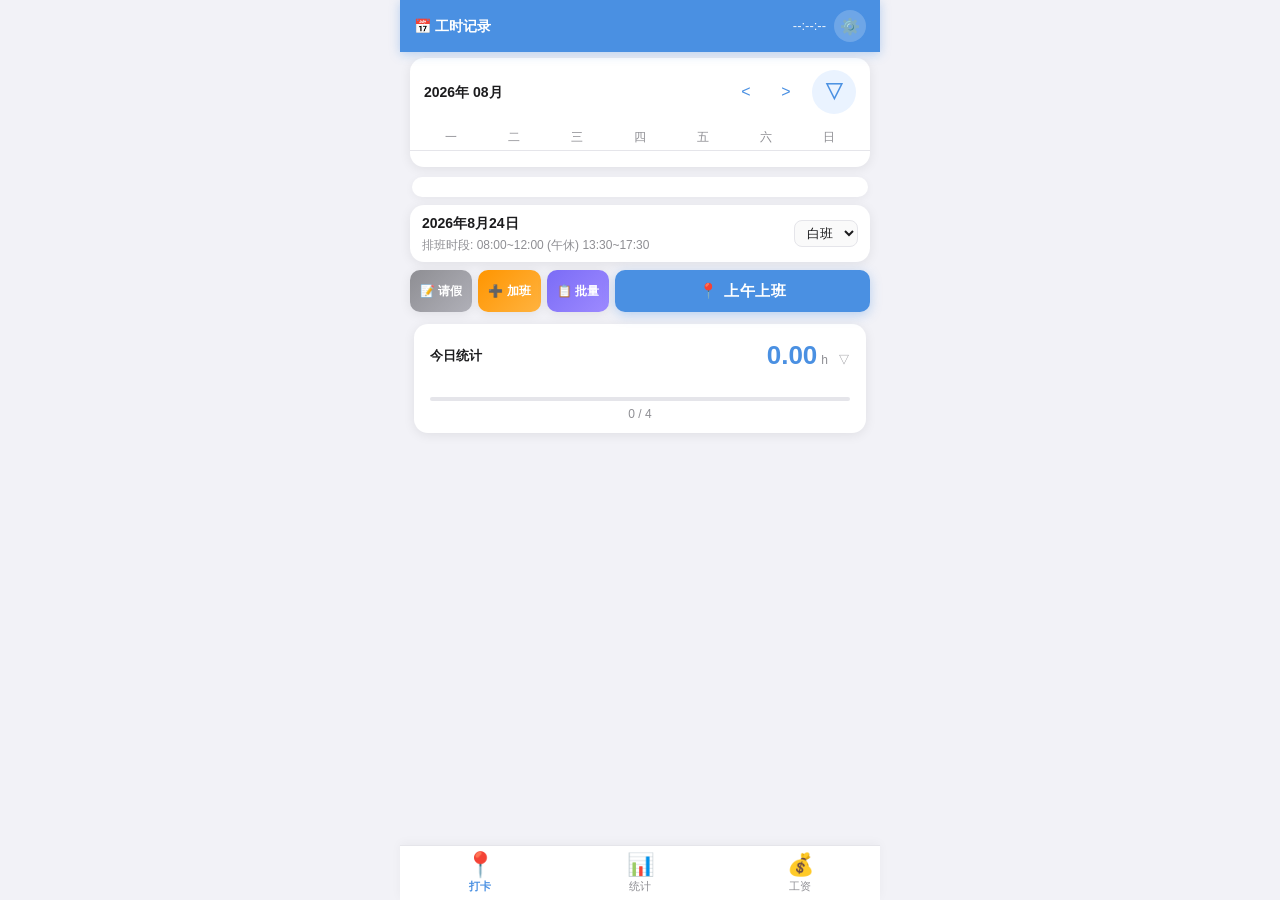
==== commit 77b530ef: "上传 index.html" ====
--- a/index.html
+++ b/index.html
@@ -8,10 +8,11 @@
 <meta name="apple-mobile-web-app-status-bar-style" content="default">
 <meta name="apple-mobile-web-app-title" content="工时记录">
 <link rel="manifest" href="manifest.json">
-<link rel="icon" type="image/png" href="icon-192.png">
+<link rel="icon" type="image/png" sizes="192x192" href="icon-192.png">
+<link rel="icon" type="image/png" sizes="512x512" href="icon-512.png">
+<link rel="apple-touch-icon" href="apple-touch-icon.png">
 <title>工时记录</title>
-<link rel="stylesheet" href="style.css">
-<link rel="stylesheet" href="schedule.css">
+<link rel="stylesheet" href="app.min.css">
 </head>
 <body>
 <div class="app">
@@ -42,6 +43,9 @@
         </div>
         <div class="cal-grid" id="calGrid"></div>
     </div>
+
+    <!-- 打卡页：当月加班时数管控提示（由 renderOtControlReminder 动态渲染） -->
+    <div class="ot-reminder" id="otControlReminder"></div>
 
     <div class="sel-date-info">
         <div>
@@ -184,18 +188,6 @@
             <span class="cs-arrow" id="otArrow">▸</span>
         </div>
         <div class="cs-body" id="otBody" style="display:none;">
-            <!-- 本月加班总时数卡片（G1/G2/G3）：置于加班记录顶部，展开后可见；随顶部月份切换自动变化 -->
-            <div class="ot-summary-card" id="otSummaryCard">
-                <div class="ot-summary-header">
-                    <span class="ot-summary-title" id="otSummaryTitle">⏱️ 本月加班总时数</span>
-                    <b class="ot-summary-total" id="otSummaryTotal">0H</b>
-                </div>
-                <div class="ot-summary-row">
-                    <div class="ot-g" style="--c:#4a90e2;"><span class="ot-g-dot"></span><span class="ot-g-name">G1</span><b id="otG1">0H</b></div>
-                    <div class="ot-g" style="--c:#ff9500;"><span class="ot-g-dot"></span><span class="ot-g-name">G2</span><b id="otG2">0H</b></div>
-                    <div class="ot-g" style="--c:#ff3b30;"><span class="ot-g-dot"></span><span class="ot-g-name">G3</span><b id="otG3">0H</b></div>
-                </div>
-            </div>
             <div class="record-list" id="otList"></div>
         </div>
     </div>
@@ -216,22 +208,28 @@
         <!-- 工资 Tab 面板 -->
         
         <div class="tab-panel" id="tabSalary">
+        <!-- 月份切换 -->
+        <div class="month-switcher" id="salaryMonthSwitcher" style="margin:10px 14px 0;">
+            <span class="ms-arrow" id="salaryPrevMonth" title="上一月" role="button" aria-label="上一月">&#60;</span>
+            <span class="ms-title" id="salaryMonthTitle">2026年 9月</span>
+            <span class="ms-arrow" id="salaryNextMonth" title="下一月" role="button" aria-label="下一月">&#62;</span>
+        </div>
         <div class="salary-card">
-        <div class="salary-head">
+        <div class="salary-head" id="salaryCardHeader" style="cursor:pointer;">
         <div>
         <div class="salary-title">本月工资</div>
         <div class="salary-month" id="salaryMonth"></div>
         </div>
         <div class="salary-head-btns">
-        <button id="salarySettingsBtn" class="salary-settings-btn" type="button">⚙️ 设置</button>
+        <button id="salarySettingsBtn" class="salary-settings-btn" type="button">⚙️ 工资设置</button>
+        <span class="salary-expand-icon" id="salaryExpandIcon">▽</span>
         </div>
         </div>
         <div class="salary-net">
-        <span class="salary-net-label">实发工资</span>
+        <span class="salary-net-label">实发工资<span id="salConfigSource" class="sal-config-source"></span></span>
         <span class="salary-net-val"><b id="salNet">0.00</b> 元</span>
         </div>
-        <button id="salaryExpandBtn" class="salary-expand" type="button">展开明细 ▽</button>
-        <div class="salary-detail" id="salaryDetail">
+        <div class="salary-detail" id="salaryDetail" style="display:none;">
             <div class="sal-detail-section">
                 <div class="sal-detail-title">收入明细</div>
                 <div id="salIncomeDetail"></div>
@@ -241,11 +239,41 @@
                 <div id="salDeductAllDetail"></div>
             </div>
             <div class="sal-detail-section">
-                <div class="sal-detail-title">加班明细（时薪 = 底薪 ÷ 21.75 ÷ 8 = <span id="salHourly">0.00</span> 元/h）</div>
+                <div class="sal-detail-title">加班明细（时薪 = 底薪 ÷ <span id="salWorkDaysLabel">21.75</span> ÷ 8 = <span id="salHourly">0.00</span> 元/h）</div>
                 <div id="salOTDetail"></div>
             </div>
         </div>
-        <button id="salaryPayslipBtn" class="salary-expand" type="button" style="margin-top:12px;">📋 查看工资条</button>
+        <div class="salary-actions-row">
+        <button id="salaryPayslipBtn" class="salary-payslip-btn" type="button">📋 查看工资条</button>
+        <button id="recordSalaryBtn" class="salary-record-btn" type="button">📝 记月工资明细</button>
+        </div>
+        </div>
+
+        <!-- 月工资明细列表（类似统计页加班明细，可折叠） -->
+        <div class="card-section" id="monthlySalarySection" style="display:none;">
+            <div class="card-section-header cs-header" id="monthlySalaryHeader" role="button" aria-expanded="false">
+                <h3>📝 月工资明细<span class="cs-hour" id="monthlySalaryCount"></span></h3>
+                <span class="cs-arrow" id="monthlySalaryArrow">▸</span>
+            </div>
+            <div class="cs-body" id="monthlySalaryBody" style="display:none;">
+                <div class="record-list" id="monthlySalaryList"></div>
+            </div>
+        </div>
+
+        <!-- 月加班时数管控看板 -->
+        <div class="ot-control-card" id="otControlCard">
+            <div class="ot-control-head">
+                <div>
+                    <div class="ot-control-title">月加班时数管控</div>
+                    <div class="ot-control-month" id="otControlMonth"></div>
+                </div>
+                <button id="otControlSettingsBtn" class="ot-control-settings-btn" type="button">⚙️ 管控设置</button>
+            </div>
+            <div class="ot-control-total">
+                <span class="ot-control-total-label">当月已产生加班总工时</span>
+                <span class="ot-control-total-val"><b id="otControlTotal">0.0</b> 小时</span>
+            </div>
+            <div class="ot-control-body" id="otControlBody"></div>
         </div>
 
         <!-- 工资条（年度实发记录） -->
@@ -264,26 +292,32 @@
                     <div class="payslip-summary-title">年工资</div>
                     <div class="payslip-summary-total"><span>¥</span><b id="payslipTotal">0.00</b></div>
                     <div class="payslip-summary-grid">
-                        <div class="payslip-stat"><span class="payslip-stat-label">实发累计</span><span class="payslip-stat-val" id="payslipCumulative">¥0.00</span></div>
                         <div class="payslip-stat"><span class="payslip-stat-label">年终奖</span><span class="payslip-stat-val" id="payslipBonus">¥0.00</span></div>
                         <div class="payslip-stat"><span class="payslip-stat-label">月均</span><span class="payslip-stat-val" id="payslipAvg">¥0</span></div>
                     </div>
                 </div>
                 <div class="payslip-history-card" style="flex:0 0 42%;background:linear-gradient(135deg,#34c759,#28a745);border-radius:12px;padding:18px 14px;color:#fff;display:flex;flex-direction:column;justify-content:center;">
-                    <div style="font-size:11px;opacity:.9;margin-bottom:4px;">历史总工资</div>
+                    <div style="font-size:11px;opacity:.9;margin-bottom:4px;">年累计</div>
                     <div style="font-size:20px;font-weight:700;font-variant-numeric:tabular-nums;">¥<span id="payslipHistoryTotal">0.00</span></div>
-                    <div style="font-size:10px;opacity:.75;margin-top:6px;">所有年份合计</div>
+                    <div style="font-size:10px;opacity:.75;margin-top:4px;">总月均 ¥<span id="payslipHistoryAvg">0</span></div>
+                    <div style="font-size:10px;opacity:.75;margin-top:2px;">所有年份合计</div>
                 </div>
             </div>
             <div class="payslip-months-title">12 个月份实发记录</div>
             <div class="payslip-grid" id="payslipGrid"></div>
             <div class="payslip-footer-tip">点击对应月份卡片即可录入或修正实发金额</div>
-            <!-- 年终奖输入 -->
+            <!-- 年终奖：已录入显示，点击编辑 -->
             <div class="payslip-bonus-section">
-                <div class="payslip-bonus-row">
-                    <span>年终奖金额</span>
+                <div class="payslip-bonus-row" id="payslipBonusDisplay" style="cursor:pointer;">
+                    <span>年终奖</span>
+                    <span class="payslip-bonus-status" id="payslipBonusStatus">未录入</span>
+                    <b class="payslip-bonus-amount" id="payslipBonusAmount">¥0.00</b>
+                    <span class="payslip-bonus-edit-hint" style="font-size:11px;color:var(--text-secondary);">点击修改</span>
+                </div>
+                <div class="payslip-bonus-edit-row" id="payslipBonusEditRow" style="display:none;">
                     <input type="number" id="payslipBonusInput" min="0" step="100" value="0" placeholder="0">
                     <button id="payslipBonusSave" class="payslip-bonus-save" type="button">保存</button>
+                    <button id="payslipBonusCancel" class="payslip-bonus-save" type="button" style="background:#f2f2f7;color:#8e8e93;">取消</button>
                 </div>
             </div>
         </div>
@@ -306,10 +340,13 @@
         </div>
     </div>
 
-    <!-- 设置弹窗 -->
-    <div class="modal-mask" id="settingsModal">
-        <div class="modal-content">
-            <div class="modal-header"><h3>设置</h3><button class="modal-close" id="closeSettingsBtn" aria-label="关闭">×</button></div>
+    <!-- 设置页面（全页形式，同工资条页面） -->
+    <div class="settings-page" id="settingsPage" style="display:none;">
+        <div class="settings-page-header">
+            <button id="settingsBackBtn" class="payslip-back-btn" type="button" aria-label="返回">← 返回</button>
+            <h2 class="settings-page-title">设置</h2>
+        </div>
+        <div class="settings-page-body">
             <div class="settings-group">
                 <div class="settings-group-title">显示与打卡偏好</div>
                 <ul class="settings-list">
@@ -329,21 +366,33 @@
                 <div class="data-status">
                     <div class="ds-row" id="backupStatus">暂无打卡记录</div>
                     <div class="ds-row ds-mute" id="storageMode">数据存储：本地数据库</div>
-                    <div class="ds-row ds-mute" id="fileSyncTip" style="display:none;"></div>
                 </div>
                 <ul class="settings-list">
-                    <li id="fileSyncItem" style="display:none;">🔗 本地文件自动同步<span class="settings-val" id="fileSyncVal">未开启</span></li>
+                    <li id="webdavItem">☁️ WebDAV 云端备份<span class="settings-val" id="webdavVal">未配置</span></li>
+                </ul>
+                <div class="settings-group-title sub">全量备份（JSON · 推荐）</div>
+                <ul class="settings-list">
+                    <li id="downloadBackupItem">💾 保存备份到本机</li>
+                    <li id="shareBackupItem">📤 分享备份文件<span class="settings-val" style="background:#eaf3ff;color:var(--primary);">推荐</span></li>
+                    <li id="copyDataItem">📋 复制备份数据</li>
+                </ul>
+                <div class="settings-group-title sub">CSV 单模块导入 / 导出</div>
+                <ul class="settings-list">
+                    <li id="openCsvExchangeItem">📑 CSV 数据交换<span class="settings-val" style="background:#eaf3ff;color:var(--primary);">打卡/加班/工资条</span></li>
+                </ul>
+                <div class="settings-group-title sub">兼容导入（旧备份）</div>
+                <ul class="settings-list">
+                    <li id="importFileItem">📂 从备份文件导入<span class="settings-val" style="background:#eaf3ff;color:var(--primary);">推荐</span></li>
+                    <li id="openImportItem">📥 粘贴导入数据<span style="margin-left:auto;font-size:11px;color:#c7c7cc;">高级</span></li>
                 </ul>
                 <ul class="settings-list">
-                    <li id="downloadBackupItem">💾 下载备份文件</li>
-                    <li id="copyDataItem">📋 复制备份数据</li>
-                    <li id="importFileItem">📂 从备份文件导入<span class="settings-val" style="background:#eaf3ff;color:var(--primary);">推荐</span></li>
-                    <li id="openImportItem">📥 粘贴导入数据<span style="margin-left:auto;font-size:11px;color:#c7c7cc;">高级</span></li>
                     <li id="clearDataItem" style="color:#ff3b30;">🗑️ 清空所有数据</li>
                 </ul>
             </div>
             <!-- 隐藏的文件选择器：用于从备份文件导入 -->
             <input type="file" id="importFileInput" accept=".json,application/json" style="display:none;" aria-label="选择备份文件">
+            <!-- 隐藏的文件选择器：用于 CSV 导入 -->
+            <input type="file" id="csvImportInput" accept=".csv,text/csv" style="display:none;" aria-label="选择 CSV 文件">
             <div class="settings-group">
                 <div class="settings-group-title">关于</div>
                 <ul class="settings-list">
@@ -351,7 +400,6 @@
                     <li id="openAboutItem">ℹ️ 关于 / 更新记录</li>
                 </ul>
             </div>
-            <div style="text-align:center;margin-top:14px;"><button class="action-btn" id="closeSettingsBtn2" style="background:#f2f2f7;color:#8e8e93;">关闭</button></div>
         </div>
     </div>
 
@@ -460,7 +508,7 @@
                 <div class="schedule-cycle-cards" id="scheduleCycleCards"></div>
                 <div class="schedule-cycle-add">
                     <button id="scheduleAddDay" class="schedule-add-btn" type="button">＋ 加1天</button>
-                    <span class="schedule-cycle-tip">周期长度 <b id="cycleLen">0</b> 天 · 点击卡片 ☀️→⛅→🌙→🛋️ 循环 · 右上角 🗑️ 删除</span>
+                    <span class="schedule-cycle-tip">周期长度 <b id="cycleLen">0</b> 天 · 点击卡片 ☀️→🌙→🛋️ 循环 · 右上角 🗑️ 删除</span>
                 </div>
             </div>
 
@@ -598,28 +646,112 @@
         </div>
     </div>
 
-    <!-- 工资设置弹窗 -->
-    <div class="modal-mask" id="salarySettingsModal">
-        <div class="modal-content">
-            <div class="modal-header"><h3>工资设置</h3><button class="modal-close" id="closeSalarySettingsBtn" aria-label="关闭">×</button></div>
-            <div class="makeup-form">
-                <div><label>底薪（元/月）</label><input type="number" id="salBaseInput" min="0" step="100" value="6000"></div>
-                <div><label>每月计薪天数</label><input type="number" id="salWorkDaysInput" min="1" max="31" step="0.01" value="21.75"></div>
-                <div><label>社保（元/月）</label><input type="number" id="salSocialInput" min="0" step="50" value="400"></div>
-                <div><label>公积金（元/月）</label><input type="number" id="salHousingInput" min="0" step="50" value="200"></div>
-                <div><label>夜班补贴（元/班）</label><input type="number" id="salNightAllowanceInput" min="0" step="5" value="30"></div>
-                <div>
-                    <label>补贴明细</label>
-                    <div id="salSubsidyEditor" class="subsidy-editor"></div>
-                </div>
-                <div>
-                    <label>自定义扣款</label>
-                    <div id="salDeductEditor" class="subsidy-editor"></div>
-                </div>
-                <div class="salary-hint">时薪 = 底薪 ÷ 计薪天数 ÷ 8（每天 8 小时）</div>
-                <div class="makeup-actions">
-                    <button id="cancelSalarySettingsBtn" class="btn-cancel">取消</button>
-                    <button id="confirmSalarySettingsBtn" class="btn-confirm">保存</button>
+    <!-- 工资设置页面（全页形式，同工资条页面体验） -->
+    <div class="settings-page" id="salarySettingsPage" style="display:none;">
+        <div class="settings-page-header">
+            <button id="salarySettingsBackBtn" class="payslip-back-btn" type="button" aria-label="返回工资页">← 返回</button>
+            <h2 class="settings-page-title">工资设置</h2>
+            <button id="openSalaryHistoryBtn" class="history-scheme-btn" type="button" aria-label="查看修改记录">📋 修改记录</button>
+        </div>
+        <div class="settings-page-body">
+            <!-- 工资方案修改记录 -->
+            <div class="salary-history-section" id="salaryHistorySection" style="display:none;">
+                <div class="salary-history-header">
+                    <h3>工资方案修改记录</h3>
+                    <span class="salary-history-tip">每次保存工资设置时自动记录</span>
+                </div>
+                <div class="salary-scheme-grid" id="salarySchemeGrid"></div>
+            </div>
+            <!-- 工资设置表单（v3.6.1 分组卡片式布局） -->
+            <div class="salary-form-section" id="salaryFormSection">
+                <!-- ① 生效月份 -->
+                <div class="sal-group sal-group-month">
+                    <div class="sal-group-header">
+                        <span class="sal-group-icon" aria-hidden="true">📅</span>
+                        <div class="sal-group-title">生效起始月份</div>
+                        <div class="sal-group-desc">方案将从此月起生效，之后月份自动沿用</div>
+                    </div>
+                    <div class="sal-group-body">
+                        <select id="salaryEffectiveMonth" class="salary-month-select" aria-label="选择生效起始月份"></select>
+                    </div>
+                </div>
+
+                <!-- ② 收入设置 -->
+                <div class="sal-group">
+                    <div class="sal-group-header">
+                        <span class="sal-group-icon" aria-hidden="true">💰</span>
+                        <div class="sal-group-title">收入设置</div>
+                        <div class="sal-group-desc">构成每月收入的基本项</div>
+                    </div>
+                    <div class="sal-group-body">
+                        <div class="sal-field">
+                            <label for="salBaseInput"><span class="sal-field-name">底薪</span><small class="sal-field-unit">元 / 月</small></label>
+                            <input type="number" inputmode="decimal" id="salBaseInput" min="0" step="100" value="6000" placeholder="0">
+                        </div>
+                        <div class="sal-field">
+                            <label for="salWorkDaysInput"><span class="sal-field-name">每月计薪天数</span><small class="sal-field-unit">天</small></label>
+                            <input type="number" inputmode="decimal" id="salWorkDaysInput" min="1" max="31" step="0.25" value="21.75" placeholder="21.75">
+                        </div>
+                        <div class="sal-field">
+                            <label for="salNightAllowanceInput"><span class="sal-field-name">夜班补贴</span><small class="sal-field-unit">元 / 班</small></label>
+                            <input type="number" inputmode="decimal" id="salNightAllowanceInput" min="0" step="5" value="30" placeholder="0">
+                        </div>
+                        <div class="sal-preview" id="salHourlyPreviewBox">
+                            <div class="sal-preview-main">
+                                <span class="sal-preview-label">预估时薪</span>
+                                <b class="sal-preview-value" id="salHourlyPreview">¥0.00 / 小时</b>
+                            </div>
+                            <small class="sal-preview-formula">时薪 = 底薪 ÷ 计薪天数 ÷ 8（每天 8 小时）</small>
+                        </div>
+                    </div>
+                </div>
+
+                <!-- ③ 固定扣除 -->
+                <div class="sal-group">
+                    <div class="sal-group-header">
+                        <span class="sal-group-icon" aria-hidden="true">🧾</span>
+                        <div class="sal-group-title">固定扣除</div>
+                        <div class="sal-group-desc">每月从工资中扣除的固定项</div>
+                    </div>
+                    <div class="sal-group-body">
+                        <div class="sal-field">
+                            <label for="salSocialInput"><span class="sal-field-name">社保</span><small class="sal-field-unit">元 / 月</small></label>
+                            <input type="number" inputmode="decimal" id="salSocialInput" min="0" step="50" value="400" placeholder="0">
+                        </div>
+                        <div class="sal-field">
+                            <label for="salHousingInput"><span class="sal-field-name">公积金</span><small class="sal-field-unit">元 / 月</small></label>
+                            <input type="number" inputmode="decimal" id="salHousingInput" min="0" step="50" value="200" placeholder="0">
+                        </div>
+                    </div>
+                </div>
+
+                <!-- ④ 自定义补贴 -->
+                <div class="sal-group">
+                    <div class="sal-group-header">
+                        <span class="sal-group-icon" aria-hidden="true">➕</span>
+                        <div class="sal-group-title">自定义补贴</div>
+                        <span class="sal-group-badge sal-badge-in">计入收入</span>
+                    </div>
+                    <div class="sal-group-body">
+                        <div id="salSubsidyEditor" class="subsidy-editor"></div>
+                    </div>
+                </div>
+
+                <!-- ⑤ 自定义扣款 -->
+                <div class="sal-group">
+                    <div class="sal-group-header">
+                        <span class="sal-group-icon" aria-hidden="true">➖</span>
+                        <div class="sal-group-title">自定义扣款</div>
+                        <span class="sal-group-badge sal-badge-out">从工资扣除</span>
+                    </div>
+                    <div class="sal-group-body">
+                        <div id="salDeductEditor" class="subsidy-editor"></div>
+                    </div>
+                </div>
+
+                <!-- 底部操作栏（sticky 吸底） -->
+                <div class="salary-form-actions">
+                    <button id="saveSchemeBtn" class="btn-confirm" type="button">保存工资设置</button>
                 </div>
             </div>
         </div>
@@ -632,6 +764,7 @@
             <div class="makeup-form">
                 <div><label>月份</label><input type="text" id="payslipMonthLabel" readonly style="background:var(--input-bg);"></div>
                 <div><label>实发金额（元）</label><input type="number" id="payslipMonthAmount" min="0" step="0.01" placeholder="0.00"></div>
+                <div><label>补贴/奖金（元）</label><input type="number" id="payslipMonthSubsidy" min="0" step="50" value="0" placeholder="如：绩效奖、全勤奖等"></div>
                 <div><label>备注（可选）</label><input type="text" id="payslipMonthNote" placeholder="如：含绩效奖" maxlength="50"></div>
                 <div class="makeup-actions">
                     <button id="cancelPayslipMonth" class="btn-cancel">取消</button>
@@ -641,22 +774,139 @@
         </div>
     </div>
 
+    <!-- 粘贴导入弹窗（自定义 modal，替代原生 prompt，避免大段 JSON 占满屏/确认键不可见） -->
+    <div class="modal-mask" id="pasteImportModal">
+        <div class="modal-content paste-import-modal">
+            <div class="modal-header"><h3>粘贴备份数据</h3><button class="modal-close" id="pasteImportClose" aria-label="关闭">×</button></div>
+            <p class="modal-sub">把之前备份的 JSON 文本粘贴到下方：</p>
+            <textarea id="pasteImportText" class="paste-import-text" placeholder="在此粘贴 JSON…" aria-label="备份数据"></textarea>
+            <div class="paste-import-actions">
+                <button id="pasteImportCancel" class="btn-ghost" type="button">取消</button>
+                <button id="pasteImportConfirm" class="btn-primary" type="button">导入</button>
+            </div>
+        </div>
+    </div>
+
+    <!-- CSV 数据交换弹窗（打卡记录 / 加班记录 / 工资条 各 导出 + 导入） -->
+    <div class="modal-mask" id="csvExchangeModal">
+        <div class="modal-content">
+            <div class="modal-header"><h3>CSV 数据交换</h3><button class="modal-close" id="csvExchangeClose" aria-label="关闭">×</button></div>
+            <p class="modal-sub">每个模块可单独导出 / 导入 CSV（Excel 可直接打开）。导入按日期 / 月份合并到现有数据，不会整体覆盖。</p>
+            <div class="csv-exchange-list">
+                <div class="csv-row">
+                    <span class="csv-name">🕒 打卡记录</span>
+                    <div class="csv-btns">
+                        <button class="btn-ghost" id="csvExportClock" type="button">导出</button>
+                        <button class="btn-primary" id="csvImportClock" type="button">导入</button>
+                    </div>
+                </div>
+                <div class="csv-row">
+                    <span class="csv-name">⏱ 加班记录</span>
+                    <div class="csv-btns">
+                        <button class="btn-ghost" id="csvExportOt" type="button">导出</button>
+                        <button class="btn-primary" id="csvImportOt" type="button">导入</button>
+                    </div>
+                </div>
+                <div class="csv-row">
+                    <span class="csv-name">💰 工资条</span>
+                    <div class="csv-btns">
+                        <button class="btn-ghost" id="csvExportPayslip" type="button">导出</button>
+                        <button class="btn-primary" id="csvImportPayslip" type="button">导入</button>
+                    </div>
+                </div>
+            </div>
+        </div>
+    </div>
+
+    <!-- WebDAV 云端备份配置弹窗 -->
+    <div class="modal-mask" id="webdavConfigModal">
+        <div class="modal-content">
+            <div class="modal-header"><h3>WebDAV 云端备份</h3><button class="modal-close" id="webdavClose" aria-label="关闭">×</button></div>
+            <p class="modal-sub">把打卡 / 加班 / 工资等全部数据备份到自己的云盘（坚果云、Nextcloud 等）。手机上不会保存密码到云端，仅本机保存。</p>
+            <div class="webdav-form">
+                <div class="webdav-field">
+                    <label for="webdavUrl">服务器地址<span class="webdav-req">*</span></label>
+                    <input type="url" id="webdavUrl" placeholder="https://dav.jianguoyun.com/dav/" autocomplete="off" autocapitalize="off" autocorrect="off" spellcheck="false">
+                    <div class="webdav-hint">坚果云：https://dav.jianguoyun.com/dav/　·　应用密码需在网页端单独生成</div>
+                </div>
+                <div class="webdav-field">
+                    <label for="webdavDir">子目录</label>
+                    <input type="text" id="webdavDir" placeholder="工时记录" autocomplete="off">
+                    <div class="webdav-hint">留空则直接存到地址根目录；多层目录如 a/b 会自动创建</div>
+                </div>
+                <div class="webdav-field">
+                    <label for="webdavUser">用户名<span class="webdav-req">*</span></label>
+                    <input type="text" id="webdavUser" placeholder="登录邮箱或用户名" autocomplete="off" autocapitalize="off" autocorrect="off" spellcheck="false">
+                </div>
+                <div class="webdav-field">
+                    <label for="webdavPwd">密码 / 应用密码<span class="webdav-req">*</span></label>
+                    <input type="password" id="webdavPwd" placeholder="应用密码" autocomplete="off">
+                </div>
+                <div class="webdav-field">
+                    <label for="webdavFile">备份文件名</label>
+                    <input type="text" id="webdavFile" placeholder="工时记录备份.json" autocomplete="off">
+                </div>
+                <label class="webdav-check">
+                    <input type="checkbox" id="webdavSelfSigned">
+                    <span>允许自签名证书（自建服务器 HTTPS 报错时才勾选）</span>
+                </label>
+            </div>
+            <p class="webdav-tip" id="webdavTip">状态：未配置</p>
+            <label class="webdav-check auto">
+                <input type="checkbox" id="webdavAutoUpload" checked>
+                <span>自动上传到云端</span>
+            </label>
+            <div class="webdav-days" id="webdavAutoDaysLabel">
+                <span class="webdav-days-text">每隔</span>
+                <select id="webdavAutoDays" class="webdav-select">
+                    <option value="1">1</option>
+                    <option value="2">2</option>
+                    <option value="3">3</option>
+                    <option value="5">5</option>
+                    <option value="7">7</option>
+                    <option value="15">15</option>
+                    <option value="30">30</option>
+                </select>
+                <span class="webdav-days-text">天自动备份一次</span>
+            </div>
+            <p class="webdav-hint" id="webdavAutoTip" style="margin:-4px 0 10px 24px;">自动上传：开启</p>
+            <div class="webdav-actions">
+                <button class="btn-ghost" id="webdavTest" type="button">测试连接</button>
+                <button class="btn-primary" id="webdavSave" type="button">保存配置</button>
+            </div>
+            <div class="webdav-actions" id="webdavActions" style="display:none;">
+                <button class="btn-primary" id="webdavUpload" type="button">⬆️ 上传到云端</button>
+                <button class="btn-ghost" id="webdavDownload" type="button">⬇️ 从云端恢复</button>
+            </div>
+            <div class="webdav-warn">「从云端恢复」会用云端数据覆盖本机记录，操作前会再次确认。</div>
+        </div>
+    </div>
+
+    <!-- 月加班时数管控设置弹窗 -->
+    <div class="modal-mask" id="otControlModal">
+        <div class="modal-content">
+            <div class="modal-header"><h3 id="otControlModalTitle">加班时数管控设置</h3><button class="modal-close" id="otControlClose" aria-label="关闭">×</button></div>
+            <p class="modal-sub">按当前月份分别设置两批加班额度上限（支持输入 0），保存后仅对该月生效。各批次独立配置，无大小先后顺序限制。</p>
+            <div class="otc-form">
+                <div class="otc-field"><label for="otcB1">第一批上限（小时）</label><input type="number" inputmode="decimal" id="otcB1" min="0" step="0.5" value="0" placeholder="0"></div>
+                <div class="otc-field"><label for="otcB2">第二批上限（小时）</label><input type="number" inputmode="decimal" id="otcB2" min="0" step="0.5" value="0" placeholder="0"></div>
+            </div>
+            <div class="makeup-actions">
+                <button id="otControlCancel" class="btn-cancel" type="button">取消</button>
+                <button id="otControlSave" class="btn-confirm" type="button">保存</button>
+            </div>
+        </div>
+    </div>
+
     <!-- Toast 容器：由 ensureToast 兜底创建，此处预置以加快首屏 -->
     <div id="appToast" class="app-toast" role="status" aria-live="polite"></div>
 </div>
 
-<script src="js/01-core.js"></script>
-<script src="js/02-storage.js"></script>
-<script src="js/03-state.js"></script>
-<script src="js/04-calendar.js"></script>
-<script src="js/05-stats.js"></script>
-<script src="js/06-ot-leave.js"></script>
-<script src="js/07-salary.js"></script>
-<script src="js/08-ui.js"></script>
-<script src="js/10-schedule.js"></script>
-<script src="js/09-app.js"></script>
+<script src="js/app.min.js"></script>
 <script>
-if ('serviceWorker' in navigator) {
+// 原生安卓壳内（Capacitor）不支持/不需要 Service Worker，避免缓存导致更新后页面不刷新
+var isCapacitorNative = !!(window.Capacitor && window.Capacitor.isNativePlatform && window.Capacitor.isNativePlatform());
+if ('serviceWorker' in navigator && !isCapacitorNative) {
   window.addEventListener('load', function () {
     navigator.serviceWorker.register('./sw.js').then(function (reg) {
       console.log('[PWA] Service Worker registered, scope:', reg.scope);
--- a/app.min.css
+++ b/app.min.css
@@ -0,0 +1 @@
+:root{--primary: #4a90e2;--primary-dark: #357abd;--success: #34c759;--warning: #ff9500;--danger: #ff3b30;--bg: #f2f2f7;--card: #fff;--text: #1c1c1e;--text-secondary: #8e8e93;--border: #e5e5ea;--shadow: 0 2px 12px rgba(0, 0, 0, .08);--radius: 14px;--input-bg: #fafafa;--tag-bg: #eaf3ff;--tag-bg-hover: #d6e6fb;--chip-bg: #f9f9fb;--modal-bg: #fff;--dim-color: #c7c7cc;--today-bg: #eaf3ff;--done-bg: #e8f8ee;--partial-bg: #fff4e0;--cal-active-bg: #f0f0f5;--stripe-a: #fafafa;--stripe-b: #f2f2f7}*,*:before,*:after{margin:0;padding:0;box-sizing:border-box}body{font-family:-apple-system,BlinkMacSystemFont,Segoe UI,Roboto,Helvetica Neue,Arial,sans-serif;background:var(--bg);color:var(--text);line-height:1.5;-webkit-tap-highlight-color:transparent}.app{max-width:480px;margin:0 auto;min-height:100vh;background:var(--bg);padding-bottom:env(safe-area-inset-bottom);display:flex;flex-direction:column}.app-header{background:var(--primary);color:#fff;padding:10px 14px;display:flex;justify-content:space-between;align-items:center;position:sticky;top:0;z-index:100;box-shadow:0 2px 10px #4a90e259}.app-header h1{font-size:14px;font-weight:600}.header-right{display:flex;align-items:center;gap:8px}#clock{font-size:13px;font-weight:500;opacity:.9;font-variant-numeric:tabular-nums}#openSettingsBtn{background:#fff3;border:none;color:#fff;width:32px;height:32px;border-radius:50%;font-size:16px;cursor:pointer;display:flex;align-items:center;justify-content:center;transition:background .15s}#openSettingsBtn:active{background:#ffffff59}.calendar-card{background:var(--card);margin:6px 10px 0;border-radius:var(--radius);box-shadow:var(--shadow);overflow:hidden}.cal-header{display:flex;align-items:center;justify-content:space-between;padding:12px 14px 8px}.cal-title{font-size:14px;font-weight:600}.cal-navs{display:flex;align-items:center;gap:4px}.cal-navs span{width:36px;height:36px;display:flex;align-items:center;justify-content:center;border-radius:50%;cursor:pointer;font-size:16px;color:var(--primary);user-select:none;transition:background .15s}.cal-navs span:active{background:var(--tag-bg)}.cal-navs .collapse-btn{width:44px;height:44px;font-size:20px;font-weight:700;color:var(--primary);background:var(--tag-bg);border-radius:50%;display:flex;align-items:center;justify-content:center;cursor:pointer;user-select:none;transition:all .2s;margin-left:4px}.cal-navs .collapse-btn:active{background:var(--tag-bg-hover);transform:scale(.94)}.cal-weekdays{display:grid;grid-template-columns:repeat(7,1fr);text-align:center;font-size:12px;color:var(--text-secondary);padding:6px 10px 4px;border-bottom:1px solid var(--border)}.cal-grid{display:grid;grid-template-columns:repeat(7,1fr);gap:2px;padding:6px 10px 10px}.cal-date{aspect-ratio:1;display:flex;align-items:center;justify-content:center;border-radius:50%;font-size:14px;cursor:pointer;position:relative;transition:all .15s;margin:1px;user-select:none}.cal-date .cal-date-num{position:relative;z-index:1;font-size:14px}.cal-date:active{transform:scale(.9)}.cal-date.dim{color:var(--dim-color)}.cal-date.today{background:var(--today-bg);color:var(--primary);font-weight:700}.cal-date.selected{background:var(--primary);color:#fff;font-weight:700;box-shadow:0 2px 8px #4a90e266}.cal-date.cal-done{background:var(--done-bg);color:var(--success);font-weight:600}.cal-date.cal-partial{background:var(--partial-bg);color:var(--warning);font-weight:600}.cal-punch-count{position:absolute;bottom:1px;left:1px;min-width:10px;height:10px;padding:0 2px;border-radius:5px;font-size:8px;font-weight:700;line-height:10px;text-align:center;color:#fff;z-index:3;box-shadow:0 1px 2px #0003}.cal-punch-count.cnt-1{background:#4a90e2}.cal-punch-count.cnt-2{background:#ff9500}.cal-punch-count.cnt-3{background:#34c759}.cal-punch-count.cnt-4{background:#30b350}.cal-date.selected .cal-punch-count,.cal-date.batch-selected .cal-punch-count{background:#ffffffe6;color:var(--primary)}.cal-date.cal-done .cal-punch-count.cnt-4{background:#30b350}.cal-date.selected.cal-done .cal-punch-count.cnt-4{background:#fffffff2;color:#30b350}.cal-date.selected .cal-punch-count.cnt-3{background:#fffffff2;color:#34c759}.cal-ot-badge{position:absolute;top:-1px;left:-1px;width:13px;height:13px;background:var(--warning);color:#fff;border-radius:50%;font-size:9px;font-weight:700;line-height:13px;text-align:center;z-index:3;box-shadow:0 1px 2px #0003}.cal-date.has-overtime{font-weight:700}.cal-date.has-overtime:after{display:none}.sel-date-info{margin:8px 10px 0;padding:8px 12px;background:var(--card);border-radius:var(--radius);box-shadow:var(--shadow);display:flex;justify-content:space-between;align-items:center}.shift-select-wrap{display:flex;align-items:center;gap:6px}#shiftSelect{border:1.5px solid var(--border);border-radius:8px;padding:4px 8px;font-size:13px;background:var(--input-bg);color:var(--text);outline:none;cursor:pointer}.punch-actions{display:flex;gap:6px;margin:8px 10px 0;align-items:stretch;flex-wrap:nowrap}.punch-aux-btn{flex:0 0 auto;padding:0 10px;height:42px;border:none;border-radius:10px;color:#fff;font-size:12px;font-weight:600;cursor:pointer;box-shadow:var(--shadow);display:flex;align-items:center;justify-content:center;white-space:nowrap;transition:transform .15s}.punch-aux-btn:active{transform:scale(.97)}.punch-ot-btn{background:linear-gradient(135deg,#ff9500,#ffb340)}.punch-leave-btn{background:linear-gradient(135deg,#8e8e93,#b0b0b8)}.punch-batch-btn{background:linear-gradient(135deg,#7b6cf6,#9d8aff)}.punch-main-btn,#punchBtn{flex:1;min-width:0;height:42px;border:none;border-radius:10px;background:var(--primary);color:#fff;font-size:15px;font-weight:700;cursor:pointer;box-shadow:0 3px 12px #4a90e259;transition:all .2s;letter-spacing:.5px;display:flex;align-items:center;justify-content:center;gap:6px}.punch-main-btn:active,#punchBtn:active{transform:scale(.97)}.punch-main-btn:disabled,#punchBtn:disabled{opacity:.5;cursor:not-allowed}#punchBtn.punch-blue{background:var(--primary);box-shadow:0 4px 16px #4a90e259}#punchBtn.punch-orange{background:var(--warning);box-shadow:0 4px 16px #ff950059}#punchBtn.punch-green{background:var(--success);box-shadow:0 4px 16px #34c75959}#punchBtn.punch-disabled{background:#c7c7cc;color:#fff;box-shadow:none}#punchBtn.punch-disabled:active{transform:none}.batch-ot-bar{margin:8px 10px 0;padding:10px 12px;background:var(--card);border-radius:var(--radius);box-shadow:0 -2px 16px #4a90e226;border:1.5px solid var(--primary);display:flex;flex-wrap:wrap;align-items:center;gap:8px;position:sticky;bottom:70px;z-index:50;animation:batchBarIn .25s ease}@keyframes batchBarIn{0%{transform:translateY(20px);opacity:0}to{transform:translateY(0);opacity:1}}.batch-ot-info{font-size:12px;font-weight:700;color:var(--primary);white-space:nowrap}.batch-ot-info span{font-size:16px}.batch-ot-controls{display:flex;align-items:center;gap:6px;flex:1}.batch-ot-select{padding:6px 8px;border:1.5px solid var(--border);border-radius:8px;font-size:12px;background:var(--input-bg);color:var(--text);outline:none;min-width:0;flex:1}.batch-ot-hours{width:56px;padding:6px 8px;border:1.5px solid var(--border);border-radius:8px;font-size:13px;background:var(--input-bg);color:var(--text);text-align:center;outline:none}.batch-ot-unit{font-size:11px;color:var(--text-secondary)}.batch-ot-actions{display:flex;gap:8px}.batch-ot-cancel{padding:7px 14px;border:1px solid var(--border);border-radius:10px;background:transparent;color:var(--text-secondary);font-size:13px;cursor:pointer;transition:background .15s}.batch-ot-cancel:active{background:var(--cal-active-bg)}.batch-ot-confirm{padding:7px 16px;border:none;border-radius:10px;background:var(--primary);color:#fff;font-size:13px;font-weight:600;cursor:pointer;transition:all .15s;box-shadow:0 2px 8px #4a90e24d}.batch-ot-confirm:active{transform:scale(.97);opacity:.9}.cal-date.batch-selected{background:var(--primary)!important;color:#fff!important;font-weight:700;box-shadow:0 0 0 2px #4a90e266;transform:scale(.92)}.cal-date.batch-selected.has-record .cal-punch-count{background:#ffffffe6;color:var(--primary)}.cal-date.batch-selected .cal-ot-badge{background:#fff;color:var(--primary)}.stats-card{background:var(--card);margin:12px 14px 0;border-radius:var(--radius);box-shadow:var(--shadow);overflow:hidden}.stats-header{display:flex;justify-content:space-between;align-items:center;padding:12px 16px;cursor:pointer;user-select:none;transition:background .15s}.stats-header:active{background:var(--cal-active-bg)}.stats-title{font-size:13px;font-weight:600}.stats-summary{display:flex;align-items:baseline;gap:4px}#totalHours{font-size:26px;font-weight:700;color:var(--primary);font-variant-numeric:tabular-nums}.stats-unit{font-size:12px;color:var(--text-secondary)}.expand-icon{font-size:12px;color:var(--text-secondary);margin-left:6px}.shift-bar{height:4px;background:var(--border);border-radius:2px;margin:10px 16px 4px;overflow:hidden}.shift-bar.done{background:linear-gradient(90deg,var(--success),#2ecc71)}.punch-count{text-align:center;font-size:12px;color:var(--text-secondary);padding-bottom:10px}.stats-detail{padding:4px 16px 12px;border-top:1px solid var(--border)}.detail-row{display:flex;align-items:center;padding:7px 0;font-size:13px;border-bottom:1px solid #f0f0f0}.detail-row:last-child{border-bottom:none}.detail-dot{width:8px;height:8px;border-radius:50%;background:var(--primary);flex:none;margin-right:8px}.detail-row:not(.has) .detail-dot{background:transparent;border:1.5px solid #c7c7cc}.detail-label{color:var(--text);font-size:13px;flex:none}.detail-sched-time{font-size:11px;color:var(--text-secondary);margin-left:4px;font-weight:400}.detail-value{flex:1;text-align:right;font-weight:600;font-variant-numeric:tabular-nums;color:var(--text);font-size:13px;margin-right:8px}.detail-row:not(.has) .detail-value{color:var(--dim-color);font-weight:400}.detail-actions{display:flex;align-items:center;gap:4px;flex:none}.detail-makeup{display:none;border:none;background:transparent;color:var(--primary);font-size:12px;font-weight:500;padding:3px 2px;cursor:pointer;white-space:nowrap;line-height:1}.detail-makeup:active{opacity:.55}.detail-row:not(.has) .detail-makeup{display:inline}.detail-del{display:none;width:26px;height:26px;padding:0;border:none;border-radius:6px;background:transparent;color:var(--danger);font-size:13px;cursor:pointer;align-items:center;justify-content:center;transition:background .15s;flex:none}.detail-del:active{background:#ff3b301a}.detail-row.has .detail-del{display:flex}.chart-card{background:var(--card);margin:12px 14px 0;border-radius:var(--radius);box-shadow:var(--shadow);padding:14px 16px 12px;position:relative}.chart-header{display:flex;justify-content:space-between;align-items:center;margin-bottom:10px}.chart-title{font-size:13px;font-weight:600;color:var(--text)}.chart-canvas-wrap{position:relative;width:100%;height:180px}#hoursChart{width:100%;height:100%;display:block;touch-action:pan-y}.chart-empty{position:absolute;inset:0;display:flex;flex-direction:column;align-items:center;justify-content:center;text-align:center;color:var(--text-secondary);font-size:13px;line-height:1.7;background:repeating-linear-gradient(45deg,var(--stripe-a),var(--stripe-a) 10px,var(--stripe-b) 10px,var(--stripe-b) 20px);border-radius:10px}.chart-empty span{font-size:11px;opacity:.75}.chart-legend{display:flex;gap:16px;margin-top:8px;font-size:11px;color:var(--text-secondary)}.chart-legend-item{display:flex;align-items:center;gap:5px}.chart-legend-item i{display:inline-block}.chart-legend-item .legend-bar{width:10px;height:10px;border-radius:2px;background:#5b8ff9}.chart-legend-item .legend-line{width:18px;height:3px;background:#30bf78;border-radius:2px;position:relative}.chart-legend-item .legend-line:after{content:"";position:absolute;right:-2px;top:-3px;width:7px;height:7px;background:#fff;border:2px solid #30bf78;border-radius:50%}.chart-legend-item .legend-target{width:18px;height:0;border-top:2px dashed #e86058}.chart-tooltip{position:absolute;display:none;background:#1c1c1eeb;color:#fff;font-size:11px;line-height:1.5;text-align:center;padding:6px 10px;border-radius:8px;pointer-events:none;z-index:5;white-space:nowrap}.chart-range{display:flex;align-items:center;gap:4px;margin:2px 0 8px;flex-wrap:wrap}.chart-range-opt{flex:0 0 auto;padding:3px 10px;border:1px solid var(--border);border-radius:12px;font-size:10px;color:var(--text-secondary);cursor:pointer;user-select:none;background:var(--input-bg);transition:all .15s}.chart-range-opt.selected{background:var(--primary);color:#fff;border-color:var(--primary);font-weight:600}.chart-range-opt:active{opacity:.8}.pill-btn{flex:0 0 auto;padding:4px 12px;border:1px solid var(--border);border-radius:14px;font-size:11px;color:var(--text-secondary);cursor:pointer;user-select:none;background:var(--input-bg);transition:all .15s}.pill-btn.selected{background:var(--primary);color:#fff;border-color:var(--primary);font-weight:600}.pill-btn:active{opacity:.8}.chart-range-label{flex:1;font-size:10px;color:#c7c7cc;text-align:right;margin-right:2px}.chart-custom{display:flex;align-items:center;gap:6px;margin:0 0 10px;flex-wrap:wrap}.chart-custom input[type=date]{flex:1;min-width:110px;border:1.5px solid var(--border);border-radius:8px;padding:5px 8px;font-size:12px;background:var(--input-bg);color:var(--text);outline:none}.chart-custom span{font-size:12px;color:var(--text-secondary)}.chart-custom button{padding:6px 14px;background:var(--primary);color:#fff;border:none;border-radius:8px;font-size:12px;font-weight:600;cursor:pointer;white-space:nowrap;transition:opacity .15s}.chart-custom button:active{opacity:.85}.chart-summary{display:flex;flex-wrap:wrap;gap:6px 14px;margin-top:10px;padding-top:10px;border-top:1px dashed var(--border);font-size:12px;color:var(--text-secondary);line-height:1.6}.chart-summary .cs-item{display:inline-flex;align-items:baseline;gap:4px;white-space:nowrap}.chart-summary .cs-label{opacity:.8}.chart-summary .cs-val{color:var(--text);font-weight:600;font-variant-numeric:tabular-nums}.chart-summary .cs-total .cs-val{color:var(--primary);font-size:13px}.chart-summary .cs-trend-up{color:var(--success)}.chart-summary .cs-trend-down{color:var(--warning)}.chart-summary .cs-progress{width:100%;margin-top:7px;display:flex;flex-direction:column;align-items:stretch;gap:5px;white-space:normal}.chart-summary .cs-bar{display:block;width:100%;height:7px;border-radius:4px;background:#eef0f3;overflow:hidden}.chart-summary .cs-bar>i{display:block;height:100%;border-radius:4px;background:linear-gradient(90deg,#34c759,#30d158);transition:width .35s ease}.chart-summary:empty{display:none}.action-btn{flex:1;padding:12px;border:none;border-radius:var(--radius);font-size:14px;font-weight:600;cursor:pointer;background:var(--primary);color:#fff;box-shadow:var(--shadow);transition:transform .15s}.action-btn.share-btn{background:var(--success)}.action-btn:active{transform:scale(.97)}.modal-mask{position:fixed;inset:0;background:#00000073;display:none;align-items:flex-end;justify-content:center;z-index:200;animation:fadeIn .2s ease}.modal-mask.show{display:flex}@keyframes fadeIn{0%{opacity:0}to{opacity:1}}.modal-content{background:var(--card);width:100%;max-width:480px;border-radius:16px 16px 0 0;padding:20px 18px calc(20px + env(safe-area-inset-bottom));max-height:80vh;overflow-y:auto;animation:slideUp .25s ease}@keyframes slideUp{0%{transform:translateY(100%)}to{transform:translateY(0)}}.modal-header{display:flex;justify-content:space-between;align-items:center;margin-bottom:16px}.modal-header h3{font-size:17px;font-weight:600}.modal-close{width:32px;height:32px;border-radius:50%;background:var(--bg);border:none;font-size:18px;cursor:pointer;display:flex;align-items:center;justify-content:center;color:var(--text-secondary);transition:background .15s}.confirm-delete-msg{font-size:14px;line-height:1.6;color:var(--text);padding:4px 2px 8px}#confirmModal .makeup-actions{display:flex;gap:10px;margin-top:6px}#confirmModal .makeup-actions button{flex:1;padding:11px;border:none;border-radius:var(--radius);font-size:14px;font-weight:600;cursor:pointer;transition:opacity .15s}#confirmModal #cancelDeleteBtn{background:var(--bg);color:var(--text-secondary)}#confirmModal #confirmDeleteBtn{background:var(--danger);color:#fff}#confirmModal #confirmDeleteBtn:active{opacity:.85}.settings-list{list-style:none}.settings-list li{padding:14px 4px;border-bottom:1px solid var(--border);font-size:15px;cursor:pointer;display:flex;align-items:center;gap:10px;border-radius:8px;transition:background .15s}.settings-list li:active{background:var(--cal-active-bg)}.settings-list li:last-child{border-bottom:none}.settings-val{margin-left:auto;font-size:12px;font-weight:600;color:var(--primary);background:var(--tag-bg);padding:2px 8px;border-radius:10px}.settings-val.ds-err{background:#ffeceb;color:var(--danger)}.settings-switch{margin-left:auto;width:44px;height:26px;background:var(--border);border-radius:13px;position:relative;cursor:pointer;transition:background .2s;flex:none;-webkit-tap-highlight-color:transparent}.settings-switch:after{content:"";position:absolute;top:2px;left:2px;width:22px;height:22px;background:#fff;border-radius:50%;box-shadow:0 1px 3px #0003;transition:transform .2s}.settings-switch.on:after{transform:translate(18px)}.settings-switch:focus-visible{outline:none;box-shadow:0 0 0 3px #4a90e240}.settings-group{margin-bottom:10px}.settings-group:last-child{margin-bottom:0}.settings-group-title{font-size:11px;font-weight:700;color:var(--text-secondary);letter-spacing:1px;text-transform:uppercase;padding:4px 4px 6px}.settings-group .settings-list{background:var(--chip-bg);border-radius:10px;padding:4px 6px}.settings-group .settings-list li{padding:12px 8px}.settings-group .settings-list li:last-child{border-bottom:none}.data-status{background:var(--chip-bg);border:1px solid var(--border);border-radius:10px;padding:9px 12px;margin:0 6px 8px}.data-status .ds-row{font-size:12px;line-height:1.7;color:var(--text-secondary)}.data-status .ds-row.warn{color:#b25000;font-weight:600}.data-status .ds-mute{color:var(--text-secondary);font-size:11px}.history-filters{display:flex;gap:8px;margin-bottom:14px;align-items:center}.history-filters input[type=date]{flex:1;border:1.5px solid var(--border);border-radius:8px;padding:7px 8px;font-size:13px;background:var(--input-bg);color:var(--text);outline:none}#historyQueryBtn{padding:7px 14px;background:var(--primary);color:#fff;border:none;border-radius:8px;font-size:13px;cursor:pointer;white-space:nowrap;transition:opacity .15s}#historyQueryBtn:active{opacity:.85}.history-list{max-height:45vh;overflow-y:auto}.history-item{background:var(--card);border-radius:var(--radius);box-shadow:var(--shadow);padding:12px 14px;margin-bottom:10px}.history-item-header{display:flex;justify-content:space-between;align-items:center;margin-bottom:10px}.history-head-left{display:flex;align-items:center;gap:8px}.history-date{font-weight:700;font-size:15px;color:var(--text)}.history-shift-tag{font-size:11px;font-weight:600;padding:2px 10px;border-radius:10px;background:var(--tag-bg);color:var(--primary)}.history-shift-tag.night{background:#fff0f0;color:var(--danger)}.history-item-body{display:flex;gap:18px;padding:4px 0;margin-bottom:10px}.history-col{flex:1;display:flex;flex-direction:column;gap:4px}.history-pair{display:flex;flex-direction:column}.history-row{display:flex;align-items:center;padding:3px 0;font-size:13px}.history-label{color:var(--text-secondary);font-size:12px;flex:1}.history-time{font-weight:600;font-variant-numeric:tabular-nums;font-size:13px;color:var(--primary);text-align:right;white-space:nowrap}.history-time.done{color:var(--primary)}.history-time.pending{color:var(--dim-color);font-weight:400}.history-item-footer{display:flex;justify-content:space-between;align-items:baseline;padding-top:8px;border-top:1px solid var(--border)}.history-footer-label,.history-footer-hours{font-size:12px;color:var(--text-secondary)}.history-footer-hours b{font-size:18px;font-weight:700;color:var(--primary);font-variant-numeric:tabular-nums;margin-right:2px}.record-list{max-height:42vh;overflow-y:auto}.record-empty{text-align:center;color:#999;padding:20px;font-size:13px}.record-item{display:flex;justify-content:flex-start;align-items:center;gap:8px;padding:5px 4px;border-bottom:1px solid #f2f2f2;transition:background .15s}.record-item .record-item-left{flex:1;min-width:0}.record-item:last-child{border-bottom:none}.record-item:active{background:#f7f9fc}.record-item-left{display:flex;align-items:center;gap:8px}.record-dot{width:7px;height:7px;border-radius:50%;flex:none}.record-title{font-size:13px;font-weight:600;line-height:1.15}.record-sub{font-size:10.5px;color:var(--text-secondary);margin-top:1px;line-height:1.15}.record-del{width:24px;height:24px;padding:0;border:none;border-radius:50%;background:var(--bg);color:#c0392b;font-size:12px;line-height:1;cursor:pointer;flex:none;display:flex;align-items:center;justify-content:center;transition:background .15s}.record-del:active{background:#e8c4c0}.makeup-form{display:flex;flex-direction:column;gap:14px}.makeup-form>div{margin-bottom:0}.makeup-form label{font-size:14px;font-weight:500;color:var(--text);display:block;margin-bottom:4px}.makeup-form input,.makeup-form select{margin-top:6px;width:100%;padding:10px 12px;border:1.5px solid var(--border);border-radius:10px;font-size:15px;background:var(--input-bg);color:var(--text);outline:none;transition:border-color .15s}.makeup-form input:focus,.makeup-form select:focus{border-color:var(--primary)}.makeup-form input[type=number],.makeup-form select{padding:7px 8px}.makeup-actions{display:flex;gap:10px;margin-top:6px;align-items:center}.makeup-actions button{flex:1;padding:12px;border:none;border-radius:10px;font-size:15px;font-weight:600;cursor:pointer;transition:opacity .15s}.makeup-actions button:active{opacity:.85}.makeup-actions .btn-cancel{background:var(--bg);color:var(--text-secondary)}.makeup-actions .btn-confirm{background:var(--primary);color:#fff}.makeup-actions .btn-danger{background:#fff;color:var(--danger);border:1.5px solid var(--danger);flex:0 0 auto}.makeup-actions .btn-danger:active{background:#ff3b3014}.makeup-actions-spacer{flex:1}.makeup-actions-hint{font-size:11px;color:var(--text-secondary)}#cancelMakeup,#cancelMakeup2{background:var(--bg);color:var(--text-secondary)}#confirmMakeup{background:var(--primary);color:#fff}.ot-date-row{display:flex;flex-direction:column;gap:6px}.ot-date-row label{font-size:12px;color:var(--text-secondary);flex:none}.ot-date-row input[type=date]{width:100%;padding:10px 12px;border:1.5px solid var(--border);border-radius:10px;font-size:15px;background:var(--input-bg);color:var(--text);outline:none}.ot-date-row .ot-date-cn{font-size:13px;font-weight:600;color:var(--primary);font-variant-numeric:tabular-nums}.leave-unit-toggle{display:flex;gap:8px;margin-top:4px}.leave-unit-opt{flex:1;text-align:center;padding:8px;border:1.5px solid var(--border);border-radius:10px;font-size:13px;color:var(--text-secondary);cursor:pointer;background:var(--input-bg);transition:all .15s}.leave-unit-opt.selected{border-color:var(--primary);background:var(--tag-bg);color:var(--primary);font-weight:600}.salary-card{background:var(--card);margin:12px 14px 0;border-radius:var(--radius);box-shadow:var(--shadow);padding:18px 16px calc(18px + env(safe-area-inset-bottom))}.salary-head{display:flex;justify-content:space-between;align-items:flex-start}.salary-title{font-size:14px;font-weight:600}.salary-month{font-size:12px;color:var(--text-secondary);margin-top:2px}.salary-settings-btn{background:var(--tag-bg);border:none;padding:7px 12px;border-radius:10px;color:var(--primary);font-size:12px;font-weight:600;cursor:pointer;white-space:nowrap;transition:background .15s}.salary-settings-btn:active{background:var(--tag-bg-hover)}.salary-net{display:flex;flex-direction:column;gap:2px;margin:14px 0 4px;padding:14px;background:linear-gradient(135deg,#4a90e2,#357abd);border-radius:12px;color:#fff}.salary-net-label{font-size:12px;opacity:.9}.salary-net-val{font-size:26px;font-weight:700;font-variant-numeric:tabular-nums}.salary-net-val b{font-size:32px}.salary-head-btns{display:flex;gap:6px;align-items:center}.salary-items-inline{display:grid;grid-template-columns:1fr 1fr;gap:6px;margin:6px 0 4px}.sal-detail-section{margin-bottom:10px;padding-bottom:8px;border-bottom:1px dashed #f0f0f0}.sal-detail-section:last-child{border-bottom:none;margin-bottom:0;padding-bottom:0}.salary-item{display:flex;justify-content:space-between;padding:8px 10px;background:var(--chip-bg);border-radius:10px;font-size:12px}.salary-item span{color:var(--text-secondary)}.salary-item b{font-variant-numeric:tabular-nums;font-weight:600}.salary-item.sal-income b{color:var(--success)}.salary-item.sal-deduct b{color:var(--danger)}.salary-expand{width:100%;margin-top:12px;padding:10px;background:transparent;border:1px solid var(--border);border-radius:10px;font-size:13px;color:var(--primary);font-weight:600;cursor:pointer;transition:background .15s}.salary-expand:active{background:var(--tag-bg)}.salary-detail{display:none;margin-top:12px;padding-top:12px;border-top:1px dashed var(--border)}.salary-detail.show{display:block}.sal-detail-title{font-size:12px;font-weight:600;color:var(--text);margin:10px 0 6px}.sal-detail-title:first-child{margin-top:0}.sal-row{display:flex;justify-content:space-between;padding:6px 2px;font-size:13px;border-bottom:1px dashed #f0f0f0}.sal-row b{font-variant-numeric:tabular-nums;font-weight:600}.sal-row-total{font-weight:700;color:var(--primary);border-bottom:none;padding-top:10px;margin-top:4px;border-top:1px solid var(--border)}.sal-ot-total{display:flex;align-items:center;justify-content:space-between;padding:10px 0;border-bottom:1px solid var(--border);margin-bottom:8px}.sal-ot-total span{font-size:14px;font-weight:700;color:var(--text)}.sal-ot-total b{font-size:16px;font-weight:700;color:var(--primary);font-variant-numeric:tabular-nums}.sal-ot-row{display:flex;align-items:center;justify-content:space-between;padding:5px 0;font-size:12px;color:var(--text-secondary)}.sal-ot-row b{font-size:13px;font-weight:600;color:var(--text);font-variant-numeric:tabular-nums}.sal-row-mute{color:var(--text-secondary);justify-content:center}.subsidy-editor{display:flex;flex-direction:column;gap:8px;padding-top:8px}.subsidy-empty{font-size:12px;color:var(--text-secondary);text-align:center;padding:6px 0 2px;line-height:1.6}.subsidy-empty small{display:block;font-size:10px;color:var(--dim-color)}.subsidy-row{display:flex;gap:8px;align-items:center}.subsidy-row input{flex:1;min-width:0;padding:9px 10px;border:1.5px solid var(--border);border-radius:8px;font-size:13px;background:var(--input-bg);color:var(--text);outline:none;transition:border-color .15s;-moz-appearance:textfield;appearance:textfield}.subsidy-row input::-webkit-outer-spin-button,.subsidy-row input::-webkit-inner-spin-button{-webkit-appearance:none;margin:0}.subsidy-row input:focus{border-color:var(--primary)}.subsidy-row input.sub-name{flex:1.4}.subsidy-row input.sub-amount{flex:1;text-align:right;font-variant-numeric:tabular-nums;font-weight:600}.sub-del{width:32px;height:32px;border:none;border-radius:8px;background:var(--bg);color:var(--danger);font-size:18px;cursor:pointer;flex:none;transition:background .15s}.sub-del:active{background:#ff3b301a}.sub-add{margin-top:4px;padding:9px;border:1.5px dashed var(--primary);border-radius:10px;background:transparent;color:var(--primary);font-size:13px;font-weight:600;cursor:pointer;transition:background .15s}.sub-add:active{background:var(--tag-bg)}.salary-hint{font-size:11px;color:var(--text-secondary);background:var(--tag-bg);border-left:3px solid var(--primary);padding:7px 10px;border-radius:6px;line-height:1.5}.payslip-card{background:var(--card);margin:12px 14px 0;border-radius:var(--radius);box-shadow:var(--shadow);padding:18px 16px calc(18px + env(safe-area-inset-bottom))}.payslip-head{position:relative;display:flex;flex-direction:column;align-items:center;gap:8px;margin-bottom:14px;padding-top:4px}.payslip-year-nav{display:flex;align-items:center;justify-content:center;gap:12px}.payslip-year-title{font-size:17px;font-weight:700;color:var(--text)}.payslip-arrow{width:32px;height:32px;display:flex;align-items:center;justify-content:center;border-radius:50%;cursor:pointer;font-size:16px;color:var(--primary);background:var(--tag-bg);user-select:none;transition:background .15s}.payslip-arrow:active{background:var(--tag-bg-hover)}.payslip-archive-info{font-size:12px;color:var(--text-secondary)}.payslip-back-btn{position:absolute;top:0;right:0;background:transparent;border:1px solid var(--border);padding:5px 14px;border-radius:8px;font-size:12px;color:var(--primary);cursor:pointer;transition:background .15s}.payslip-back-btn:active{background:var(--tag-bg)}.payslip-summary{background:linear-gradient(135deg,#4a90e2,#357abd);border-radius:12px;padding:18px 16px;color:#fff;margin-bottom:16px}.payslip-summary-title{font-size:13px;opacity:.9;margin-bottom:6px}.payslip-summary-total{font-size:14px;margin-bottom:14px}.payslip-summary-total b{font-size:28px;font-weight:700;margin-left:4px;font-variant-numeric:tabular-nums}.payslip-summary-grid{display:flex;justify-content:space-between;gap:8px}.payslip-stat{flex:1;text-align:center}.payslip-stat-label{display:block;font-size:11px;opacity:.85;margin-bottom:3px}.payslip-stat-val{display:block;font-size:13px;font-weight:600;font-variant-numeric:tabular-nums}.payslip-months-title{font-size:13px;font-weight:600;margin-bottom:10px;color:var(--text)}.payslip-grid{display:grid;grid-template-columns:repeat(3,1fr);gap:10px;margin-bottom:12px}.payslip-month-card{border:1.5px dashed var(--border);border-radius:10px;padding:10px 8px;text-align:center;cursor:pointer;transition:all .15s;position:relative;min-height:72px;display:flex;flex-direction:column;justify-content:space-between}.payslip-month-card:active{transform:scale(.96)}.payslip-month-card.has-data{border-style:solid;border-color:var(--primary);background:var(--tag-bg)}.payslip-month-top{display:flex;justify-content:space-between;align-items:center}.payslip-month-name{font-size:13px;font-weight:600;color:var(--text)}.payslip-month-status{font-size:10px;color:var(--text-secondary)}.payslip-month-card.has-data .payslip-month-status{color:var(--success);font-weight:500}.payslip-month-amount{font-size:16px;font-weight:700;color:var(--primary);margin-top:6px;font-variant-numeric:tabular-nums}.payslip-month-card:not(.has-data) .payslip-month-amount{display:none}.payslip-month-plus{font-size:22px;color:var(--border);margin-top:4px;line-height:1}.payslip-month-card.has-data .payslip-month-plus{display:none}.payslip-footer-tip{font-size:11px;color:var(--text-secondary);text-align:center;margin-top:8px;line-height:1.5}.payslip-bonus-section{margin-top:14px;padding-top:12px;border-top:1px dashed var(--border)}.payslip-bonus-row{display:flex;align-items:center;gap:8px}.payslip-bonus-row span{font-size:13px;font-weight:500;white-space:nowrap}.payslip-bonus-row input{flex:1;padding:8px 10px;border:1.5px solid var(--border);border-radius:8px;font-size:13px;background:var(--input-bg);outline:none}.payslip-bonus-save{padding:8px 14px;border:none;border-radius:8px;background:var(--primary);color:#fff;font-size:12px;font-weight:600;cursor:pointer;white-space:nowrap;transition:all .15s}.payslip-bonus-save:active{transform:scale(.97)}.about-app{text-align:center;padding:6px 4px 14px;border-bottom:1px solid var(--border);margin-bottom:4px}.about-app-icon{font-size:40px;line-height:1}.about-app-name{font-size:18px;font-weight:700;color:var(--text);margin-top:6px}.about-app-version{font-size:12px;color:var(--primary);font-weight:600;margin-top:2px}.about-app-desc{font-size:12px;color:var(--text-secondary);line-height:1.7;margin-top:8px}.about-section-title{font-size:13px;font-weight:600;color:var(--text);padding:10px 2px 6px}.about-check-btn{display:block;width:100%;margin:12px 0 4px;padding:10px 14px;border:1.5px solid var(--border);border-radius:10px;background:var(--input-bg);color:var(--primary);font-size:14px;font-weight:600;cursor:pointer;transition:all .2s}.about-check-btn:active{background:var(--tag-bg);transform:scale(.98)}.about-check-btn:disabled{opacity:.55;cursor:not-allowed}.changelog-list{max-height:42vh;overflow-y:auto;padding-right:2px}.changelog-item{background:var(--chip-bg);border-radius:10px;padding:10px 12px;margin-bottom:10px}.changelog-head{display:flex;align-items:center;gap:8px;margin-bottom:6px}.changelog-version{font-size:13px;font-weight:700;color:var(--text)}.changelog-tag{font-size:10px;font-weight:700;padding:2px 8px;border-radius:10px;color:#fff}.changelog-tag.tag-new{background:var(--primary)}.changelog-tag.tag-opt{background:var(--success)}.changelog-tag.tag-fix{background:var(--warning)}.changelog-tag.tag-rel{background:#8e8e93}.changelog-date{margin-left:auto;font-size:11px;color:#c7c7cc}.changelog-items{list-style:none;padding:0;margin:0}.changelog-items li{position:relative;padding:3px 0 3px 14px;font-size:12px;color:var(--text-secondary);line-height:1.55}.changelog-items li:before{content:"";position:absolute;left:2px;top:11px;width:5px;height:5px;border-radius:50%;background:var(--primary)}.shift-settings-tip{font-size:12px;color:var(--text-secondary);line-height:1.5;margin-bottom:10px;padding:8px 10px;background:#f2f7fd;border-radius:8px;border-left:3px solid var(--primary)}.shift-block{background:var(--chip-bg);border-radius:10px;padding:10px 12px;margin-bottom:10px}.shift-block-title{font-size:13px;font-weight:600;color:var(--text);margin-bottom:8px}.shift-period{display:flex;align-items:center;gap:6px;margin-bottom:8px;flex-wrap:wrap}.shift-period:last-child{margin-bottom:0}.shift-period-label{font-size:12px;color:var(--text-secondary);width:38px;flex-shrink:0}.shift-period input[type=time]{flex:1;min-width:0;border:1.5px solid var(--border);border-radius:8px;padding:7px 8px;font-size:14px;background:var(--card);color:var(--text);outline:none;transition:border-color .15s}.shift-period input[type=time]:focus{border-color:var(--primary)}.shift-sep{font-size:12px;color:var(--text-secondary);flex-shrink:0}.shift-settings-err{font-size:12px;color:var(--danger);background:#fff2f2;border-radius:8px;padding:7px 10px;margin-bottom:10px}.shift-settings-actions{display:flex;align-items:center;justify-content:space-between;gap:10px}.shift-settings-actions-right{display:flex;gap:8px}.shift-settings-actions button{padding:9px 16px;border:none;border-radius:10px;font-size:14px;font-weight:600;cursor:pointer;transition:transform .15s}.shift-btn-reset,.shift-btn-cancel{background:var(--bg);color:var(--text-secondary)}.shift-btn-confirm{background:var(--primary);color:#fff;box-shadow:var(--shadow)}.shift-settings-actions button:active{transform:scale(.97)}.app-toast{position:fixed;bottom:80px;left:50%;transform:translate(-50%) translateY(20px);background:#000000c7;color:#fff;padding:10px 22px;border-radius:24px;font-size:14px;opacity:0;pointer-events:none;transition:all .3s ease;z-index:999;white-space:nowrap;max-width:85vw;text-align:center}.app-toast.show{opacity:1;transform:translate(-50%) translateY(0)}.app-toast.err{background:#ff3b30e0}#copyFallbackText{font-size:11px}.history-stats{display:flex;gap:10px;margin-bottom:10px}.history-stats-col{flex:1;background:var(--card);border-radius:var(--radius);box-shadow:var(--shadow);padding:8px 12px}.history-stats-title{font-size:12px;font-weight:600;margin-bottom:4px;color:var(--text)}.history-stats-row{display:flex;align-items:center;gap:4px;font-size:11px;color:var(--text-secondary);padding:1px 0}.history-stats-row b{margin-left:auto;font-size:14px;font-weight:700;color:var(--primary);font-variant-numeric:tabular-nums}.history-stats-row i{font-style:normal;font-size:10px;color:var(--text-secondary)}.history-stats-tip{font-size:10px;color:var(--text-secondary);margin-bottom:4px;line-height:1.3}.history-stats-ot{margin-top:1px}.history-stats-ot span{color:var(--text-secondary)}.history-stats-ot b{color:var(--warning);font-size:16px}.history-stats-ot i{color:var(--warning)}.card-section{background:var(--card);margin:12px 14px 0;border-radius:var(--radius);box-shadow:var(--shadow);padding:14px 16px 12px}.card-section-header{display:flex;justify-content:space-between;align-items:center;margin-bottom:12px}.card-section-header h3{font-size:15px;font-weight:600}.card-section-refresh{background:var(--tag-bg);border:none;width:32px;height:32px;border-radius:50%;font-size:15px;cursor:pointer;display:flex;align-items:center;justify-content:center;transition:transform .2s}.card-section-refresh:active{transform:rotate(180deg) scale(.94)}.cs-header{position:relative;cursor:pointer;user-select:none;padding-right:44px}.cs-header h3{display:flex;align-items:baseline;gap:6px}.cs-hour{font-size:12px;font-weight:600;color:var(--warning);font-variant-numeric:tabular-nums}.cs-hour:empty{display:none}.cs-arrow{position:absolute;top:50%;right:14px;transform:translateY(-50%);font-size:14px;color:var(--text-secondary);transition:transform .2s}.card-section.is-open>.cs-arrow{transform:translateY(-50%) rotate(90deg)}.card-section.is-open>.cs-body{display:block}.cs-body{display:none;margin-top:12px}.cs-add{position:absolute;top:10px;right:14px;z-index:2}.card-section .history-list,.card-section .record-list{padding-top:4px}.month-switcher{display:flex;align-items:center;justify-content:center;gap:18px;margin:12px 14px 0;padding:10px 0;background:var(--card);border-radius:var(--radius);box-shadow:var(--shadow)}.ms-arrow{width:34px;height:34px;display:flex;align-items:center;justify-content:center;border-radius:50%;font-size:18px;color:var(--primary);background:var(--tag-bg);cursor:pointer;user-select:none;transition:all .2s}.ms-arrow:active{background:var(--primary);color:#fff}.ms-title{font-size:14px;font-weight:700;min-width:110px;text-align:center;color:var(--text)}.ot-summary-card{background:var(--card);margin:0 0 8px;border-radius:10px;box-shadow:0 1px 6px #0000000d;padding:10px 14px;border-left:4px solid var(--primary);position:relative;overflow:hidden}.ot-summary-card:before{content:"";position:absolute;right:-30px;top:-30px;width:140px;height:140px;background:repeating-linear-gradient(135deg,transparent,transparent 12px,rgba(0,0,0,.03) 12px,rgba(0,0,0,.03) 24px);transform:rotate(15deg);pointer-events:none}.ot-summary-header{display:flex;align-items:baseline;justify-content:space-between;margin-bottom:6px}.ot-summary-title{font-size:12px;color:var(--text-secondary);font-weight:600}.ot-summary-total{font-size:18px;font-weight:800;color:var(--warning);letter-spacing:.5px;font-variant-numeric:tabular-nums}.ot-summary-row{display:flex;gap:0;justify-content:space-between}.ot-g{flex:1;display:flex;align-items:center;gap:4px;padding:4px 2px;border-right:1px solid rgba(0,0,0,.06)}.ot-g:last-child{border-right:none}.ot-g-dot{width:9px;height:9px;border-radius:50%;background:var(--c);flex-shrink:0}.ot-g-name{font-size:12px;color:var(--text);font-weight:600;margin-right:auto}.ot-g b{font-size:13px;font-weight:700;color:var(--c);font-variant-numeric:tabular-nums}.tab-container{position:relative;flex:1}.tab-panel{display:none;animation:tabFade .25s ease}.tab-panel.active{display:block}@keyframes tabFade{0%{opacity:0;transform:translateY(6px)}to{opacity:1;transform:none}}.tabbar{position:sticky;bottom:0;display:flex;background:var(--card);border-top:1px solid var(--border);box-shadow:0 -2px 10px #0000000a;padding-bottom:env(safe-area-inset-bottom);z-index:90}.tabbar-item{flex:1;display:flex;flex-direction:column;align-items:center;justify-content:center;gap:2px;padding:8px 0 6px;cursor:pointer;color:var(--text-secondary);font-size:11px;user-select:none;transition:color .2s}.tabbar-item .tabbar-icon{font-size:22px;line-height:1;transition:transform .2s}.tabbar-item.active{color:var(--primary);font-weight:600}.tabbar-item.active .tabbar-icon{transform:scale(1.12)}@media(prefers-color-scheme:dark){:root{--primary: #0a84ff;--primary-dark: #409cff;--success: #30d158;--warning: #ff9f0a;--danger: #ff453a;--bg: #1c1c1e;--card: #2c2c2e;--text: #f2f2f7;--text-secondary: #98989d;--border: #3a3a3c;--shadow: 0 2px 12px rgba(0, 0, 0, .5);--input-bg: #3a3a3c;--tag-bg: #1a2a3a;--tag-bg-hover: #152535;--chip-bg: #3a3a3c;--dim-color: #636366;--today-bg: #1a2a3a;--done-bg: #1a3a2a;--partial-bg: #3a2e1a;--cal-active-bg: #3a3a3c;--stripe-a: #2c2c2e;--stripe-b: #1c1c1e}body{background:var(--bg);color:var(--text)}.app-header{box-shadow:0 2px 10px #0009}.shift-bar{background:var(--border)}.detail-row{border-bottom-color:var(--border)}.modal-content{background:var(--card)}.modal-close{background:var(--input-bg);color:var(--text-secondary)}.settings-list li{background:transparent;border-bottom-color:var(--border)}.settings-list li:active{background:var(--input-bg)}.settings-val.ds-err{background:#ff453a26;color:var(--danger)}.settings-switch{background:var(--dim-color)}.settings-switch.on{background:var(--primary)}.history-item{background:var(--input-bg)}.record-item{border-bottom-color:var(--border)}.record-item:active{background:var(--cal-active-bg)}.record-del{background:var(--input-bg);color:#ff6b60}.leave-unit-opt{background:var(--input-bg);border-color:var(--border);color:var(--text-secondary)}.leave-unit-opt.selected{background:var(--tag-bg);border-color:var(--primary);color:var(--primary)}.salary-item{background:var(--input-bg)}.salary-item span{color:var(--text-secondary)}.salary-expand{background:transparent;border-color:var(--border);color:var(--primary)}.salary-detail{border-top-color:var(--border)}.sal-row{border-bottom-color:var(--border)}.subsidy-row input{background:var(--input-bg);color:var(--text);border-color:var(--border)}.sub-del{background:var(--input-bg)}.data-status{background:var(--input-bg);border-color:var(--border)}.data-status .ds-row{color:var(--text-secondary)}.ot-g{border-right-color:#ffffff14}.changelog-item{background:var(--input-bg)}.shift-settings-tip{background:var(--tag-bg)}.shift-block{background:var(--input-bg)}.shift-period input[type=time]{background:var(--card);color:var(--text);border-color:var(--border)}.shift-btn-reset,.shift-btn-cancel{background:var(--input-bg);color:var(--text-secondary)}.chart-summary .cs-bar{background:var(--input-bg)}.app-toast{background:#787880d9}.about-app{border-bottom-color:var(--border)}#copyFallbackText{background:var(--input-bg);color:var(--text);border-color:var(--border)}.history-shift-tag.night{background:#ff453a26;color:var(--danger)}.shift-settings-err{background:#ff453a1f;color:var(--danger)}}@media(max-width:360px){.app-header h1{font-size:16px}#punchBtn{height:50px;font-size:18px}#totalHours{font-size:22px}.cal-date{font-size:13px}.history-stats-col{background:#1c1c1e}.history-stats-row b{color:#4a90e2;font-size:14px}.history-item-body{gap:10px}.history-label{font-size:11px}.history-time{font-size:12px}.history-footer-hours b{font-size:16px}}@media(prefers-reduced-motion:reduce){*,*:before,*:after{animation-duration:.01ms!important;animation-iteration-count:1!important;transition-duration:.01ms!important}}:focus:not(:focus-visible){outline:none}:focus-visible{outline:2px solid var(--primary);outline-offset:2px}.cal-sch-badge{position:absolute;top:-2px;left:0;width:15px;height:15px;border-radius:50%;font-size:9px;line-height:15px;text-align:center;z-index:2;background:#fff;box-shadow:0 1px 3px #00000026}.cal-sch-badge.sch-mid{background:#ff9500}.cal-sch-badge.sch-night{background:#5e5ce6}.cal-sch-badge.sch-rest{background:#8e8e93}.cal-date.has-schedule .cal-sch-badge{color:#fff}.cal-date.sch-day-rest .cal-sch-badge{display:none}@media(prefers-color-scheme:dark){.schedule-banner-rest{background:#2c2c2e;color:#c7c7cc;border-color:#444}.schedule-banner-shift{background:#1c2a3a;color:#e5e5ea;border-color:#2a4a6a}.sch-card,.schedule-tpl,.sch-prev-cell{background:#2c2c2e;border-color:#444}.sch-card.sch-day{background:#1c2a3a}.sch-card.sch-mid{background:#3a2e1c}.sch-card.sch-night{background:#261f3a}.sch-card.sch-rest{background:#2c2c2e}.schedule-tpl-desc,.sch-prev-name,.sch-prev-week,.schedule-cycle-tip{color:#a0a0a8}}.modal-content{scroll-behavior:smooth}.modal-content:focus-within{overflow-y:auto;max-height:90vh;max-height:90dvh}.modal-content:focus-within .makeup-actions,.modal-content:focus-within .salary-form-actions,.modal-content:focus-within .shift-settings-actions{position:sticky;bottom:0;background:var(--card);padding-top:8px;padding-bottom:env(safe-area-inset-bottom);margin-top:8px;z-index:10}.settings-page{position:fixed;inset:0;z-index:150;background:var(--bg);overflow-y:auto;-webkit-overflow-scrolling:touch;padding-top:env(safe-area-inset-top)}.settings-page-header{position:sticky;top:0;z-index:10;display:flex;align-items:center;justify-content:space-between;gap:8px;padding:14px 16px;background:var(--card);border-bottom:1px solid var(--border);padding-top:calc(14px + env(safe-area-inset-top))}.settings-page-title{flex:1;text-align:center;font-size:17px;font-weight:600;margin:0;position:absolute;left:50%;transform:translate(-50%);pointer-events:none}.settings-page-body{padding:14px 16px calc(20px + env(safe-area-inset-bottom))}.settings-page .settings-group{margin-bottom:20px}.settings-page .payslip-back-btn{position:static}.salary-actions-row{display:flex;margin-top:14px;gap:0}.salary-payslip-btn{flex:1;padding:14px 0;border:none;border-radius:12px 0 0 12px;background:var(--primary);color:#fff;font-size:14px;font-weight:700;cursor:pointer;box-shadow:var(--shadow);display:flex;align-items:center;justify-content:center;gap:6px;transition:opacity .15s}.salary-payslip-btn:active{opacity:.8}.salary-record-btn{flex:1;margin-left:1px;padding:14px 0;border:none;border-radius:0 12px 12px 0;background:var(--success);color:#fff;font-size:14px;font-weight:700;cursor:pointer;box-shadow:var(--shadow);display:flex;align-items:center;justify-content:center;gap:6px;transition:opacity .15s}.salary-record-btn:active{opacity:.8}.salary-expand-icon{font-size:14px;color:var(--text-secondary);margin-left:4px;flex:none}.record-amount{font-size:12px;font-weight:600;color:var(--success);font-variant-numeric:tabular-nums;white-space:nowrap;flex:none;margin-left:auto;padding-right:4px}.history-scheme-btn{padding:5px 10px;border:1.5px solid var(--primary);border-radius:8px;background:transparent;color:var(--primary);font-size:12px;font-weight:600;cursor:pointer;flex:none;transition:background .15s}.history-scheme-btn:active{opacity:.7}.salary-history-section{margin-bottom:16px}.salary-history-header{display:flex;align-items:center;margin-bottom:10px}.salary-history-header h3{font-size:15px;font-weight:700;margin:0}.salary-scheme-grid{display:flex;flex-direction:column;gap:10px}.salary-scheme-card{background:var(--card, #fff);border-radius:12px;padding:14px;border-left:4px solid transparent;box-shadow:var(--shadow);transition:transform .12s}.scheme-card-header{display:flex;justify-content:space-between;align-items:center;margin-bottom:10px}.scheme-card-delete{background:none;border:none;font-size:16px;cursor:pointer;padding:4px;opacity:.6;transition:opacity .15s}.scheme-card-delete:active{opacity:1}.scheme-card-date{font-weight:600;font-size:13px;color:var(--text)}.scheme-card-summary{font-size:12px;color:var(--primary);margin-bottom:8px;padding:4px 8px;background:#4a90e214;border-radius:6px;line-height:1.5}.scheme-card-details{font-size:12px;color:var(--text-secondary);display:flex;flex-direction:column;gap:4px}.scheme-detail-row{display:flex;justify-content:space-between;align-items:center}.scheme-detail-row b{color:var(--text);font-variant-numeric:tabular-nums}.salary-history-tip{font-size:11px;color:var(--text-secondary);margin-left:auto}.monthly-salary-item{padding:10px 12px}.monthly-salary-item .record-sub{font-size:11px;line-height:1.5}.salary-form-section{padding-bottom:8px}.sal-group{background:var(--card);border-radius:14px;box-shadow:var(--shadow);margin-bottom:14px;overflow:hidden}.sal-group-header{display:flex;align-items:center;gap:8px;flex-wrap:wrap;padding:12px 14px 10px;border-bottom:1px solid var(--border)}.sal-group-icon{font-size:16px;line-height:1;flex:none}.sal-group-title{font-size:15px;font-weight:700;color:var(--text);line-height:1.3}.sal-group-desc{flex-basis:100%;font-size:11px;color:var(--text-secondary);line-height:1.4;padding-left:24px;margin-top:-4px}.sal-group-badge{font-size:10px;font-weight:600;padding:2px 7px;border-radius:999px;margin-left:auto;line-height:1.5;flex:none}.sal-badge-in{color:var(--success);background:var(--done-bg)}.sal-badge-out{color:var(--danger);background:#ff3b301a}.sal-group-month .sal-group-header{border-bottom:none;padding-bottom:0}.sal-group-month .sal-group-body{padding:10px 14px 14px}.sal-group-month{border:1.5px solid var(--primary);background:var(--tag-bg);box-shadow:none}.sal-group-body{padding:4px 14px 12px}.sal-field{display:flex;align-items:center;gap:12px;padding:10px 0;border-bottom:1px solid var(--border)}.sal-field:last-of-type{border-bottom:none}.sal-field label{flex:1;min-width:0;display:flex;flex-direction:column;gap:1px;cursor:pointer}.sal-field-name{font-size:14px;font-weight:500;color:var(--text);line-height:1.3}.sal-field-unit{font-size:11px;color:var(--text-secondary);line-height:1.2}.sal-field input{width:128px;flex:none;padding:8px 10px;border:1.5px solid var(--border);border-radius:10px;font-size:15px;font-weight:600;text-align:right;background:var(--input-bg);color:var(--text);outline:none;font-variant-numeric:tabular-nums;transition:border-color .15s;-moz-appearance:textfield;appearance:textfield}.sal-field input::-webkit-outer-spin-button,.sal-field input::-webkit-inner-spin-button{-webkit-appearance:none;margin:0}.sal-field input:focus{border-color:var(--primary);background:var(--card)}.sal-preview{margin:10px 0 2px;padding:10px 12px;border-radius:10px;background:var(--tag-bg);border-left:3px solid var(--primary)}.sal-preview-main{display:flex;align-items:baseline;justify-content:space-between;gap:8px}.sal-preview-label{font-size:12px;font-weight:600;color:var(--primary)}.sal-preview-value{font-size:17px;font-weight:700;color:var(--primary);font-variant-numeric:tabular-nums}.sal-preview-formula{display:block;font-size:10px;color:var(--text-secondary);line-height:1.5;margin-top:2px}.salary-month-select{width:100%;padding:10px 12px;border:1.5px solid var(--primary);border-radius:10px;font-size:14px;font-weight:600;background:var(--card);color:var(--text);-webkit-appearance:auto;appearance:auto;outline:none}.sal-config-source{display:block;font-size:10px;color:var(--text-secondary);font-weight:400;line-height:1.2;margin-top:2px}.scheme-card-month{font-weight:700;font-size:14px;color:var(--text)}.salary-form-actions{position:sticky;bottom:0;z-index:5;margin-top:18px;padding:10px 0 4px;background:linear-gradient(to top,var(--bg) 55%,rgba(0,0,0,0))}.salary-form-actions .btn-confirm{width:100%;padding:13px;font-size:15px;box-shadow:var(--shadow)}@media(max-width:360px){.sal-field{flex-direction:column;align-items:stretch;gap:5px}.sal-field label{flex-direction:row;align-items:baseline;justify-content:space-between}.sal-field input{width:100%;text-align:right}.sal-preview-value{font-size:15px}.sal-group-desc{padding-left:0}.history-scheme-btn{padding:4px 8px;font-size:11px}}.paste-import-modal{display:flex;flex-direction:column;max-height:90vh}.paste-import-modal .modal-sub{margin:2px 0 8px;font-size:13px;color:var(--text-secondary)}.paste-import-text{flex:1 1 auto;width:100%;box-sizing:border-box;min-height:140px;max-height:50vh;margin:0;padding:10px;border:1.5px solid var(--border);border-radius:10px;font-size:12px;font-family:monospace;line-height:1.5;resize:vertical;background:var(--input-bg);color:var(--text)}.paste-import-actions{flex:0 0 auto;display:flex;gap:12px;margin-top:12px}.paste-import-actions button{flex:1;padding:11px;border:none;border-radius:10px;font-size:15px;font-weight:600;cursor:pointer}.paste-import-actions .btn-primary{background:var(--primary);color:#fff}.paste-import-actions .btn-ghost{background:#f2f2f7;color:#8e8e93}.settings-group-title.sub{font-size:12px;color:var(--text-secondary);opacity:.8;margin-top:14px;padding:0 4px 6px}.csv-exchange-list{display:flex;flex-direction:column;gap:10px;margin-top:4px}.csv-row{display:flex;align-items:center;justify-content:space-between;gap:12px;padding:12px 14px;background:var(--input-bg);border:1px solid var(--border);border-radius:12px}.csv-name{font-size:15px;font-weight:600;color:var(--text)}.csv-btns{display:flex;gap:10px;flex:0 0 auto}.csv-btns button{padding:8px 16px;border:none;border-radius:9px;font-size:14px;font-weight:600;cursor:pointer}.csv-btns .btn-primary{background:var(--primary);color:#fff}.csv-btns .btn-ghost{background:#f2f2f7;color:#8e8e93}.csv-btns button:active{transform:scale(.97)}.ot-control-card{background:var(--card);margin:10px 14px 0;border-radius:var(--radius);box-shadow:var(--shadow);padding:11px 12px}.ot-control-head{display:flex;justify-content:space-between;align-items:flex-start}.ot-control-title{font-size:14px;font-weight:700}.ot-control-month{font-size:11px;color:var(--text-secondary);margin-top:1px}.ot-control-settings-btn{background:var(--tag-bg);border:none;padding:5px 9px;border-radius:8px;color:var(--primary);font-size:11px;font-weight:600;cursor:pointer;white-space:nowrap;transition:background .15s}.ot-control-settings-btn:active{background:var(--tag-bg-hover)}.ot-control-total{display:flex;justify-content:space-between;align-items:baseline;margin:9px 0 8px;padding:7px 11px;background:linear-gradient(135deg,#ff9500,#f5760a);border-radius:9px;color:#fff}.ot-control-total-label{font-size:11px;opacity:.92}.ot-control-total-val{font-size:12px;font-weight:600;font-variant-numeric:tabular-nums}.ot-control-total-val b{font-size:17px;margin-right:2px}.ot-control-body{display:flex;flex-direction:column;gap:6px}.otc-empty{font-size:11px;color:var(--text-secondary);text-align:center;padding:10px 8px;background:var(--input-bg);border-radius:9px;line-height:1.5}.otc-row{padding:7px 10px;background:var(--input-bg);border-radius:9px;border:1px solid transparent}.otc-row.over{background:#ff3b3014;border-color:#ff3b3059}.otc-row-head{display:flex;justify-content:space-between;align-items:center;margin-bottom:5px}.otc-name{font-size:12px;font-weight:600;color:var(--text)}.otc-status{font-size:10px;font-weight:600;padding:1px 7px;border-radius:20px;background:#34c75926;color:var(--success)}.otc-row.over .otc-status{background:#ff3b3026;color:var(--danger)}.otc-bar{height:4px;background:#00000014;border-radius:3px;overflow:hidden;margin-bottom:4px}.otc-bar-fill{display:block;height:100%;background:var(--primary);border-radius:3px;transition:width .25s ease}.otc-row.over .otc-bar-fill{background:var(--danger)}.otc-nums{display:flex;justify-content:space-between;font-size:11px;color:var(--text-secondary);font-variant-numeric:tabular-nums}.otc-remain{font-weight:600;color:var(--text)}.otc-row.over .otc-remain{color:var(--danger)}.otc-row.full{background:#ff95001a;border-color:#ff950059}.otc-row.full .otc-status{background:#ff950029;color:#ff9500}.otc-row.full .otc-bar-fill{background:#ff9500}.otc-row.full .otc-remain{color:#ff9500}.otc-form{display:flex;flex-direction:column;gap:12px;margin:6px 0 16px}.otc-field{display:flex;flex-direction:column;gap:6px}.otc-field label{font-size:13px;color:var(--text-secondary);font-weight:600}.otc-field input{width:100%;padding:11px 12px;border:1.5px solid var(--border);border-radius:10px;font-size:15px;background:var(--input-bg);color:var(--text);box-sizing:border-box}.otc-field input:focus{border-color:var(--primary);outline:none}.webdav-form{display:flex;flex-direction:column;gap:12px;margin:6px 0 12px}.webdav-field{display:flex;flex-direction:column;gap:5px}.webdav-field label{font-size:13px;color:var(--text-secondary);font-weight:600}.webdav-req{color:var(--danger);margin-left:2px}.webdav-field input{width:100%;padding:11px 12px;border:1.5px solid var(--border);border-radius:10px;font-size:15px;background:var(--input-bg);color:var(--text);box-sizing:border-box}.webdav-field input:focus{border-color:var(--primary);outline:none}.webdav-hint{font-size:11px;color:var(--text-secondary);line-height:1.5}.webdav-check{display:flex;align-items:flex-start;gap:8px;font-size:13px;color:var(--text-secondary);line-height:1.5;cursor:pointer}.webdav-check input{width:18px;height:18px;margin:0;flex:none;accent-color:var(--primary)}.webdav-check.auto{padding:9px 10px;border-radius:10px;background:var(--chip-bg);color:var(--text-primary);font-weight:600}.webdav-check.auto input{align-self:center}.webdav-days{display:flex;align-items:center;gap:6px;margin:8px 0 0 26px;font-size:13px;color:var(--text-secondary);transition:opacity .15s}.webdav-days-text{white-space:nowrap}.webdav-select{flex:none;min-width:62px;padding:5px 22px 5px 8px;font-size:13px;font-family:inherit;color:var(--text-primary);background:var(--bg-color, #fff);border:1px solid var(--border, #d8d8dd);border-radius:8px;-webkit-appearance:none;appearance:none;background-image:linear-gradient(45deg,transparent 50%,currentColor 50%),linear-gradient(135deg,currentColor 50%,transparent 50%);background-position:right 12px center,right 7px center;background-size:5px 5px,5px 5px;background-repeat:no-repeat}.webdav-tip{font-size:12px;color:var(--text-secondary);background:var(--chip-bg);border-radius:8px;padding:8px 10px;margin:0 0 10px;line-height:1.5;word-break:break-all}.webdav-actions{display:flex;gap:10px;margin-bottom:10px}.webdav-actions button{flex:1;padding:11px 12px;border:none;border-radius:10px;font-size:14px;font-weight:600;cursor:pointer;line-height:20px}.webdav-actions .btn-primary{background:var(--primary);color:#fff}.webdav-actions .btn-ghost{background:var(--chip-bg);color:var(--text-secondary)}.webdav-warn{font-size:11px;color:var(--warning);line-height:1.5;margin-top:2px}.ot-reminder{margin:10px 12px 0;background:#fff;border-radius:14px;padding:10px 12px;box-shadow:0 2px 8px #0000000d;font-size:13px}.ot-reminder .otr-head{display:flex;align-items:baseline;justify-content:space-between;margin-bottom:8px}.ot-reminder .otr-title{font-weight:600;color:#1c1c1e}.ot-reminder .otr-total{color:#8e8e93;font-size:12px}.ot-reminder .otr-total b{color:var(--primary);font-size:14px;margin:0 1px}.ot-reminder .otr-tip{color:#ff9500;font-size:12px;line-height:1.4}.ot-reminder .otr-rows{display:flex;flex-direction:column;gap:6px}.ot-reminder .otr-row{display:flex;align-items:center;gap:8px}.ot-reminder .otr-batch{width:42px;color:#1c1c1e;flex:none}.ot-reminder .otr-bar{flex:1;height:6px;background:#ececf0;border-radius:3px;overflow:hidden}.ot-reminder .otr-bar-fill{display:block;height:100%;background:#34c759;border-radius:3px}.ot-reminder .otr-row.full .otr-bar-fill{background:#ff9500}.ot-reminder .otr-row.over .otr-bar-fill{background:#ff3b30}.ot-reminder .otr-remain{width:46px;text-align:right;flex:none;font-size:12px;color:#34c759}.ot-reminder .otr-row.full .otr-remain{color:#ff9500}.ot-reminder .otr-row.over .otr-remain{color:#ff3b30}.settings-val.on{color:var(--primary);background:var(--tag-bg);font-weight:600}.shift-select-capsule{position:relative;display:inline-block}.shift-badge-schedule{position:absolute;top:-7px;right:-7px;background:#ff3b30;color:#fff;font-size:9px;font-weight:700;line-height:1;padding:3px 5px;border-radius:8px;z-index:3;box-shadow:0 1px 3px #ff3b3059}.schedule-banner{margin:10px 14px 0;padding:10px 14px;border-radius:12px;font-size:13px;line-height:1.5;align-items:flex-start;gap:8px}.schedule-banner-rest{background:#f2f2f7;color:#6c6c70;border:1px dashed #c7c7cc}.schedule-banner-shift{background:#eaf3ff;color:#1c1c1e;border:1px solid #d6e6fb}.sb-icon{font-size:16px;flex:none;line-height:1}.sb-text{flex:1}.sb-text b{color:var(--primary)}.modal-content-lg{max-width:460px}.schedule-enable-row{display:flex;align-items:center;justify-content:space-between;padding:4px 2px 14px;border-bottom:1px solid var(--border);margin-bottom:4px}.schedule-enable-title{font-size:14px;font-weight:600}.schedule-enable-desc{font-size:11px;color:var(--text-secondary);margin-top:3px}.schedule-section{margin:16px 0}.schedule-section-title{font-size:13px;font-weight:600;color:var(--text);margin-bottom:10px}.schedule-templates{display:flex;flex-direction:column;gap:8px;max-height:230px;overflow-y:auto}.schedule-tpl{display:flex;align-items:center;gap:10px;padding:10px 12px;background:var(--card);border:1px solid var(--border);border-radius:10px;transition:border-color .15s,background .15s}.schedule-tpl:active{background:var(--tag-bg)}.schedule-tpl-left{flex:1;min-width:0}.schedule-tpl-name{font-size:13px;font-weight:600}.schedule-tpl-desc{font-size:11px;color:var(--text-secondary);margin-top:2px}.schedule-tpl-cycle{display:flex;gap:2px;flex:none}.tpl-chip{width:20px;height:20px;display:flex;align-items:center;justify-content:center;border-radius:4px;font-size:11px;background:var(--tag-bg)}.tpl-chip.tpl-day{background:#eaf3ff}.tpl-chip.tpl-mid{background:#fff3e0}.tpl-chip.tpl-night{background:#ede7f6}.tpl-chip.tpl-rest{background:#f2f2f7;opacity:.7}.tpl-chip.tpl-more{background:transparent;color:#8e8e93}.schedule-tpl-load{flex:none;border:1px solid var(--primary);background:var(--primary);color:#fff;font-size:12px;font-weight:600;padding:5px 12px;border-radius:8px;cursor:pointer;transition:opacity .15s}.schedule-tpl-load:active{opacity:.8}.schedule-cycle-cards{display:flex;flex-wrap:wrap;gap:8px;min-height:70px;padding:4px 2px}.sch-card{position:relative;width:64px;padding:10px 6px 8px;background:var(--card);border:1.5px solid var(--border);border-radius:10px;text-align:center;cursor:pointer;transition:transform .12s,border-color .15s;user-select:none}.sch-card:active{transform:scale(.94)}.sch-card.sch-day{border-color:#4a90e2;background:#f4f9ff}.sch-card.sch-mid{border-color:#ff9500;background:#fff8ec}.sch-card.sch-night{border-color:#5e5ce6;background:#f4f2ff}.sch-card.sch-rest{border-color:#c7c7cc;background:#f7f7f9}.sch-card-icon{font-size:20px;line-height:1}.sch-card-name{font-size:11px;font-weight:600;margin-top:4px}.sch-card-day{font-size:10px;color:var(--text-secondary);margin-top:1px}.sch-card-del{position:absolute;top:-6px;right:-6px;width:18px;height:18px;display:flex;align-items:center;justify-content:center;background:#ff3b30;color:#fff;border:none;border-radius:50%;font-size:9px;line-height:1;cursor:pointer;z-index:2;opacity:0;transform:scale(.7);transition:opacity .15s,transform .15s}.sch-card:not(:only-child):hover .sch-card-del,.sch-card:active .sch-card-del{opacity:1;transform:scale(1)}.sch-card-del:active{transform:scale(.85)}.schedule-cycle-add{display:flex;align-items:center;gap:10px;margin-top:10px}.schedule-add-btn{flex:none;border:1px dashed var(--primary);background:transparent;color:var(--primary);font-size:13px;font-weight:600;padding:7px 14px;border-radius:9px;cursor:pointer;transition:background .15s}.schedule-add-btn:active{background:var(--tag-bg)}.schedule-cycle-tip{font-size:11px;color:var(--text-secondary);flex:1;line-height:1.4}.schedule-cycle-tip b{color:var(--primary);font-size:13px}.schedule-base-date{width:100%;padding:9px 10px;border:1.5px solid var(--border);border-radius:10px;font-size:14px;background:var(--input-bg);color:var(--text);outline:none;box-sizing:border-box}.schedule-preview{display:grid;grid-template-columns:repeat(7,1fr);gap:5px}.schedule-preview-empty{grid-column:1 / -1;text-align:center;color:#a0a0a8;font-size:12px;padding:20px 0}.sch-prev-cell{padding:8px 2px;border-radius:8px;text-align:center;background:var(--card);border:1px solid var(--border)}.sch-prev-cell.sch-day{background:#f4f9ff;border-color:#cfe3ff}.sch-prev-cell.sch-mid{background:#fff8ec;border-color:#ffe4b8}.sch-prev-cell.sch-night{background:#f4f2ff;border-color:#d6d0f5}.sch-prev-cell.sch-rest{background:#f7f7f9;border-color:#e2e2e6;opacity:.85}.sch-prev-date{font-size:11px;font-weight:600}.sch-prev-week{font-size:9px;color:var(--text-secondary)}.sch-prev-icon{font-size:18px;line-height:1.2;margin:2px 0}.sch-prev-name{font-size:9px;color:var(--text-secondary)}.sch-prev-out{opacity:.4}.sch-prev-out .sch-prev-name{color:#c7c7cc}.schedule-settings-actions{display:flex;align-items:center;justify-content:space-between;margin-top:18px;padding-top:14px;border-top:1px solid var(--border)}.schedule-settings-actions-right{display:flex;gap:10px}.cal-date.has-schedule.sch-day-day{background:#eaf3ff}.cal-date.has-schedule.sch-day-night{background:#f0ecff}.cal-date.has-schedule.sch-day-mid{background:#fff8ec}.cal-date.sch-day-rest:not(.has-record):not(.selected):not(.today){color:#c7c7cc}.cal-date.sch-day-rest:before{content:"\4f11";position:absolute;bottom:3px;font-size:8px;color:#a0a0a8}.settings-switch{width:44px;height:26px;border-radius:13px;background:#e5e5ea;position:relative;cursor:pointer;transition:background .2s;flex:none}.settings-switch.on{background:var(--primary)}.settings-switch:after{content:"";position:absolute;top:2px;left:2px;width:22px;height:22px;border-radius:50%;background:#fff;box-shadow:0 1px 3px #0003;transition:left .2s}.settings-switch.on:after{left:20px}@media(prefers-color-scheme:dark){.schedule-banner-rest{background:#2c2c2e;color:#c7c7cc;border-color:#444}.schedule-banner-shift{background:#1c2a3a;color:#e5e5ea;border-color:#2a4a6a}.sch-card,.schedule-tpl,.sch-prev-cell{background:#2c2c2e;border-color:#444}.sch-card.sch-day{background:#1c2a3a}.sch-card.sch-mid{background:#3a2e1c}.sch-card.sch-night{background:#261f3a}.sch-card.sch-rest{background:#2c2c2e}.schedule-tpl-desc,.sch-prev-name,.sch-prev-week,.schedule-cycle-tip{color:#a0a0a8}.cal-date.has-schedule.sch-day-day{background:#1c2a3a}.cal-date.has-schedule.sch-day-night{background:#261f3a}.cal-date.has-schedule.sch-day-mid{background:#3a2e1c}}.schedule-range-mode{display:flex;gap:6px;flex-wrap:wrap}.schedule-range-opt{padding:7px 14px;border:1.5px solid var(--border);border-radius:9px;font-size:13px;font-weight:600;color:var(--text-secondary);background:var(--card);cursor:pointer;transition:all .15s;user-select:none}.schedule-range-opt:active{transform:scale(.96)}.schedule-range-opt.selected{border-color:var(--primary);background:var(--tag-bg);color:var(--primary)}.schedule-range-custom{display:flex;align-items:center;gap:4px;margin-top:10px}.schedule-range-custom input{flex:1;min-width:0}
